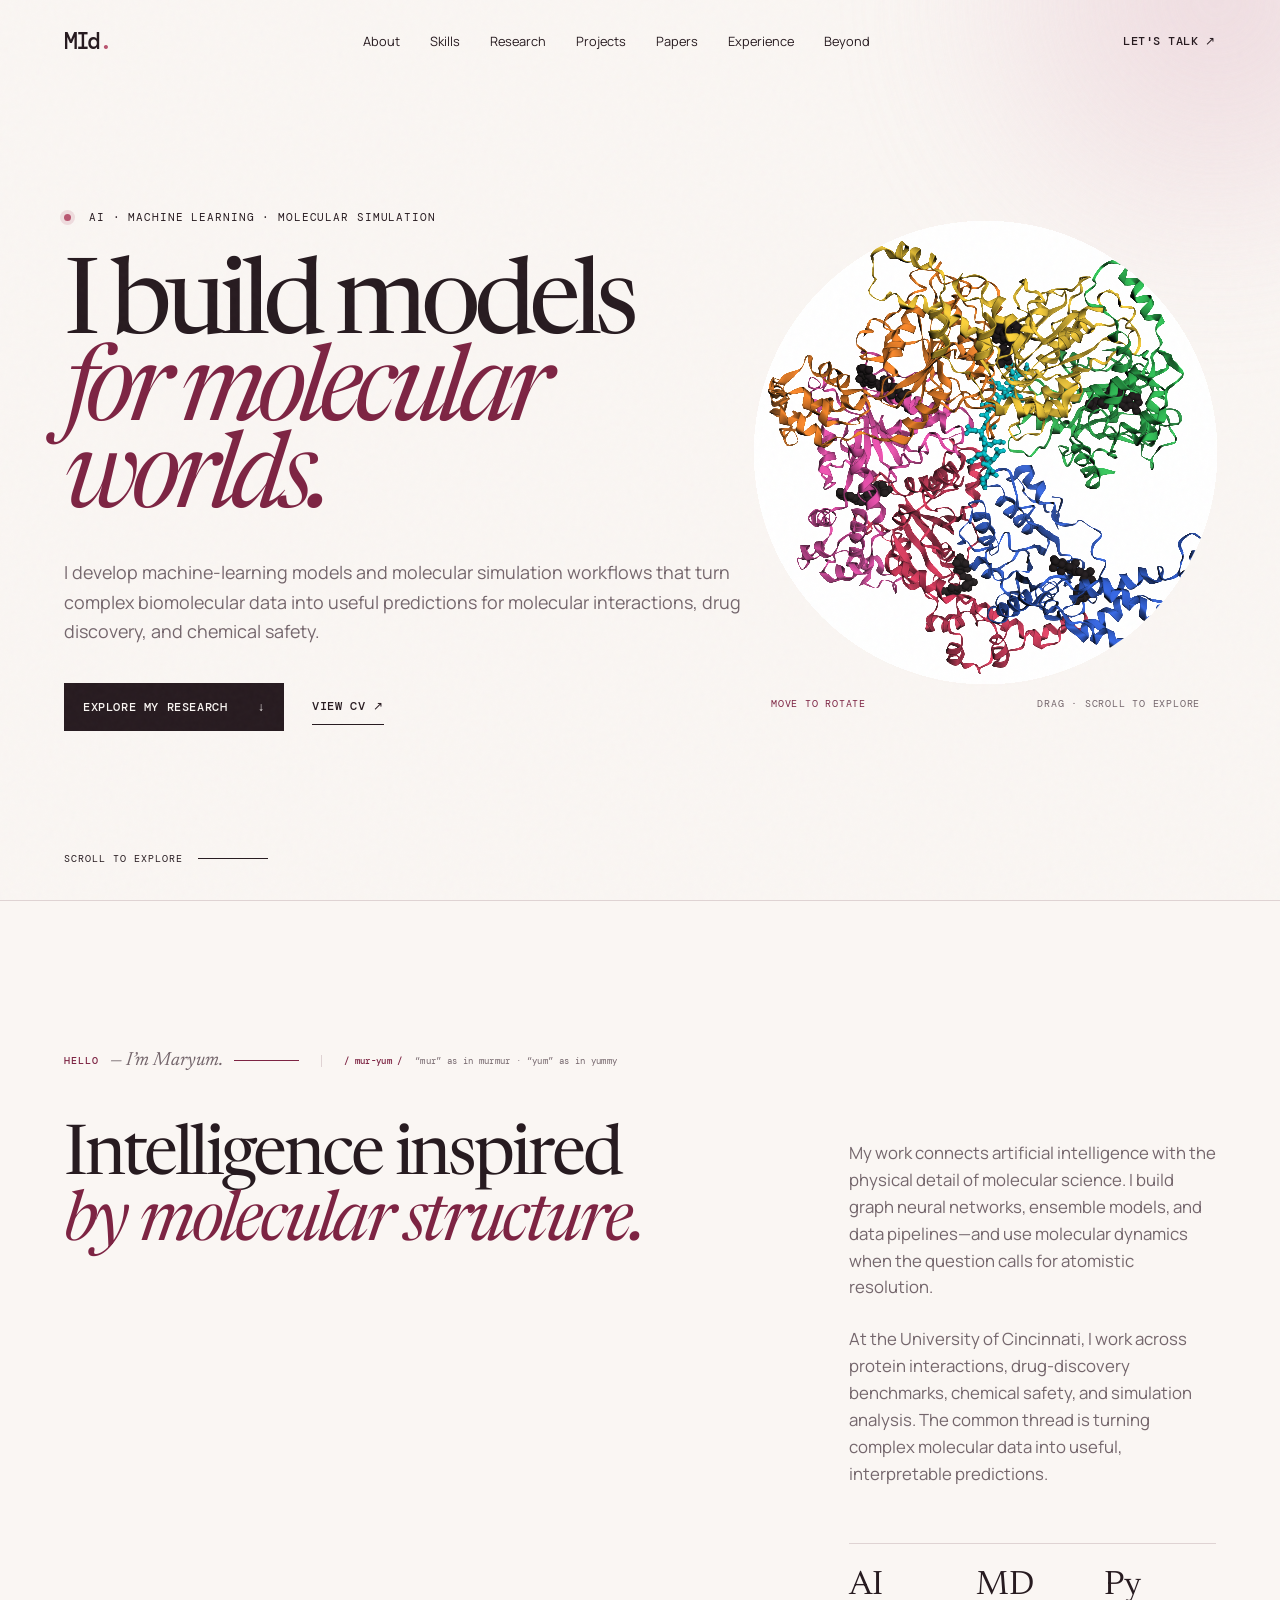
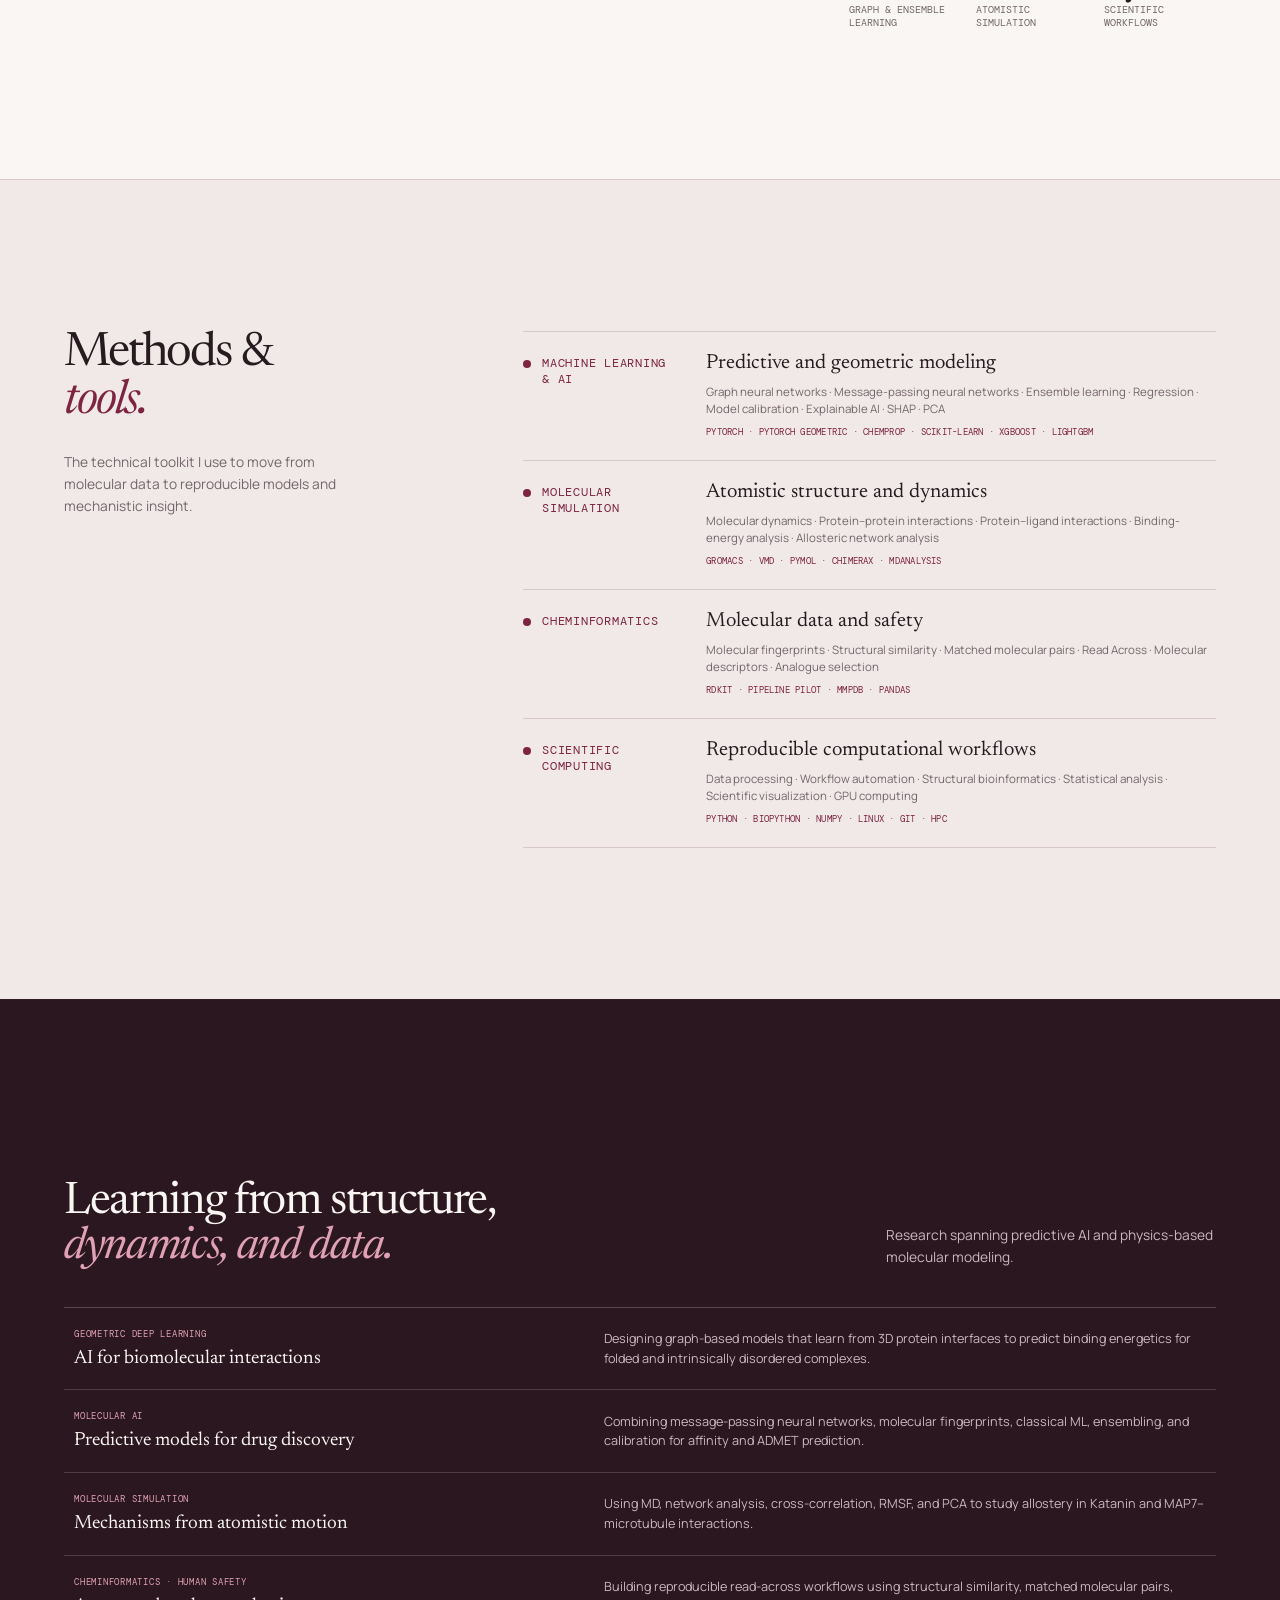
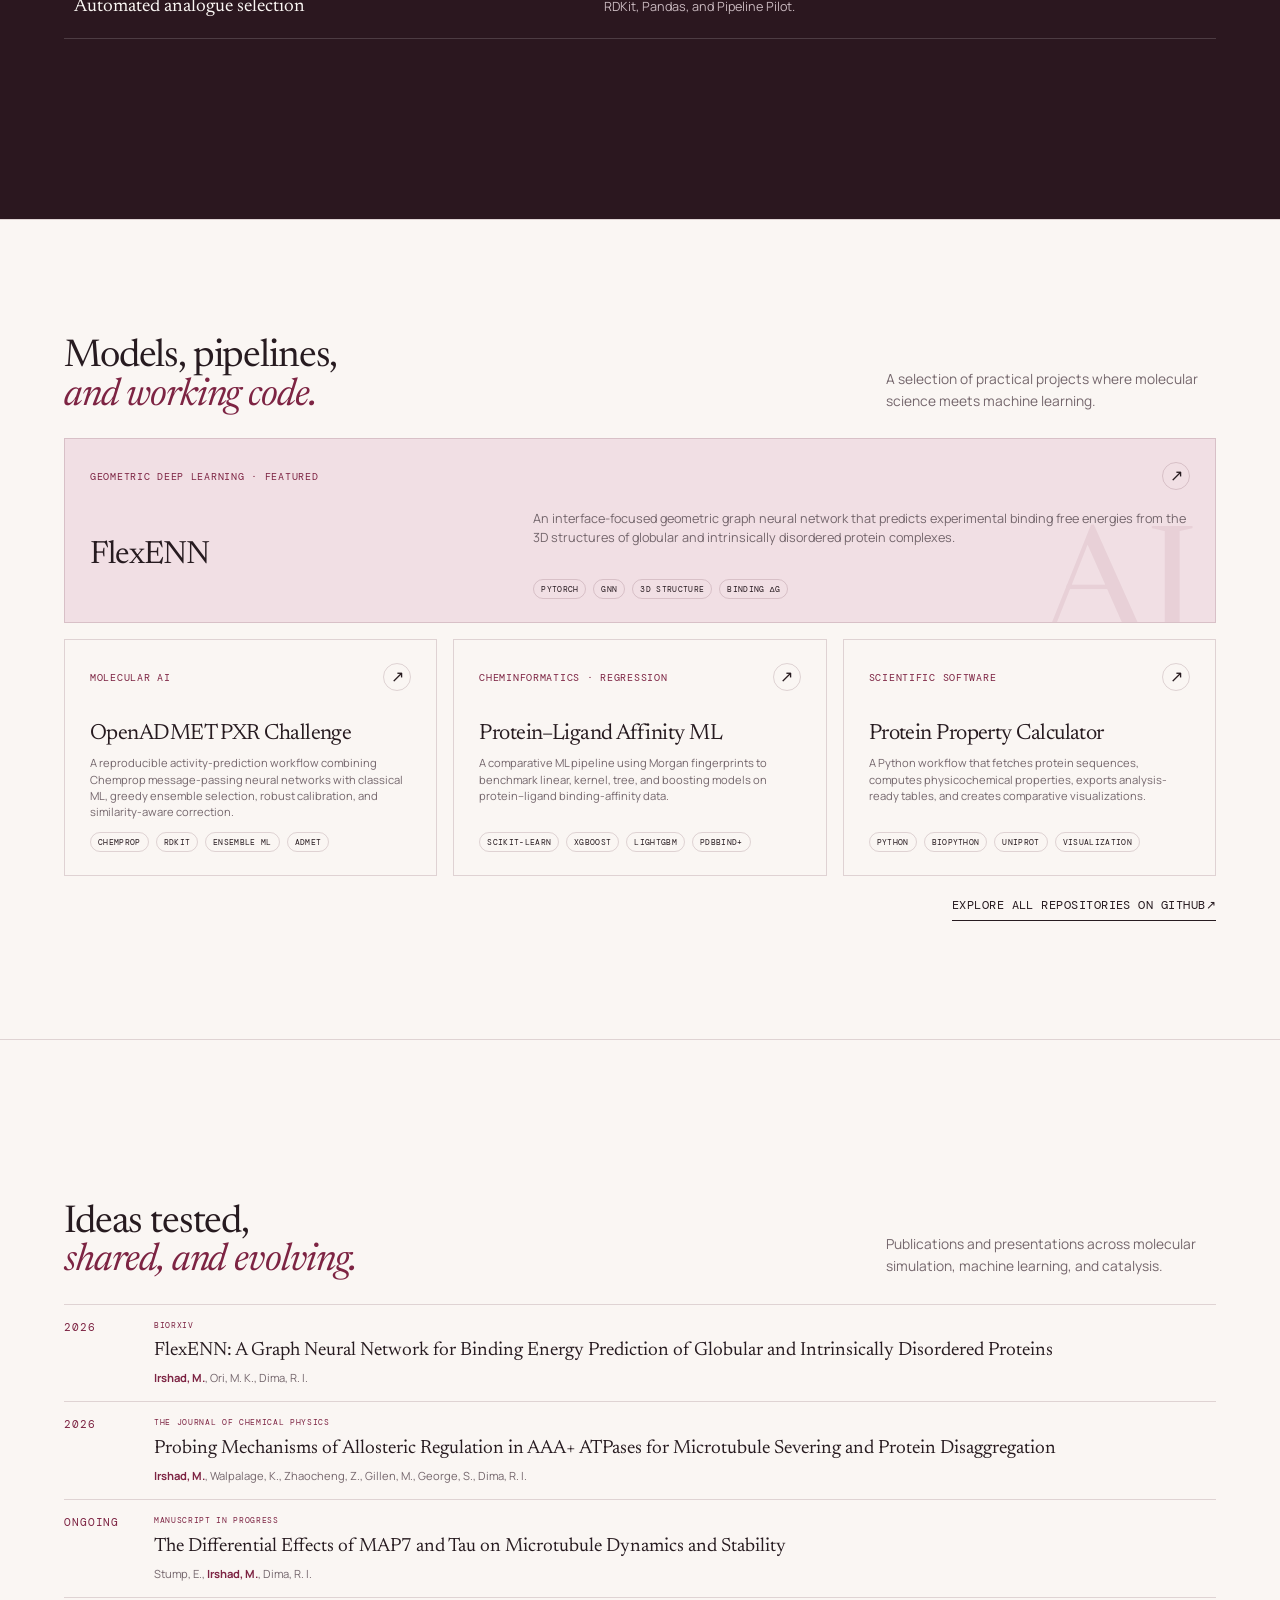
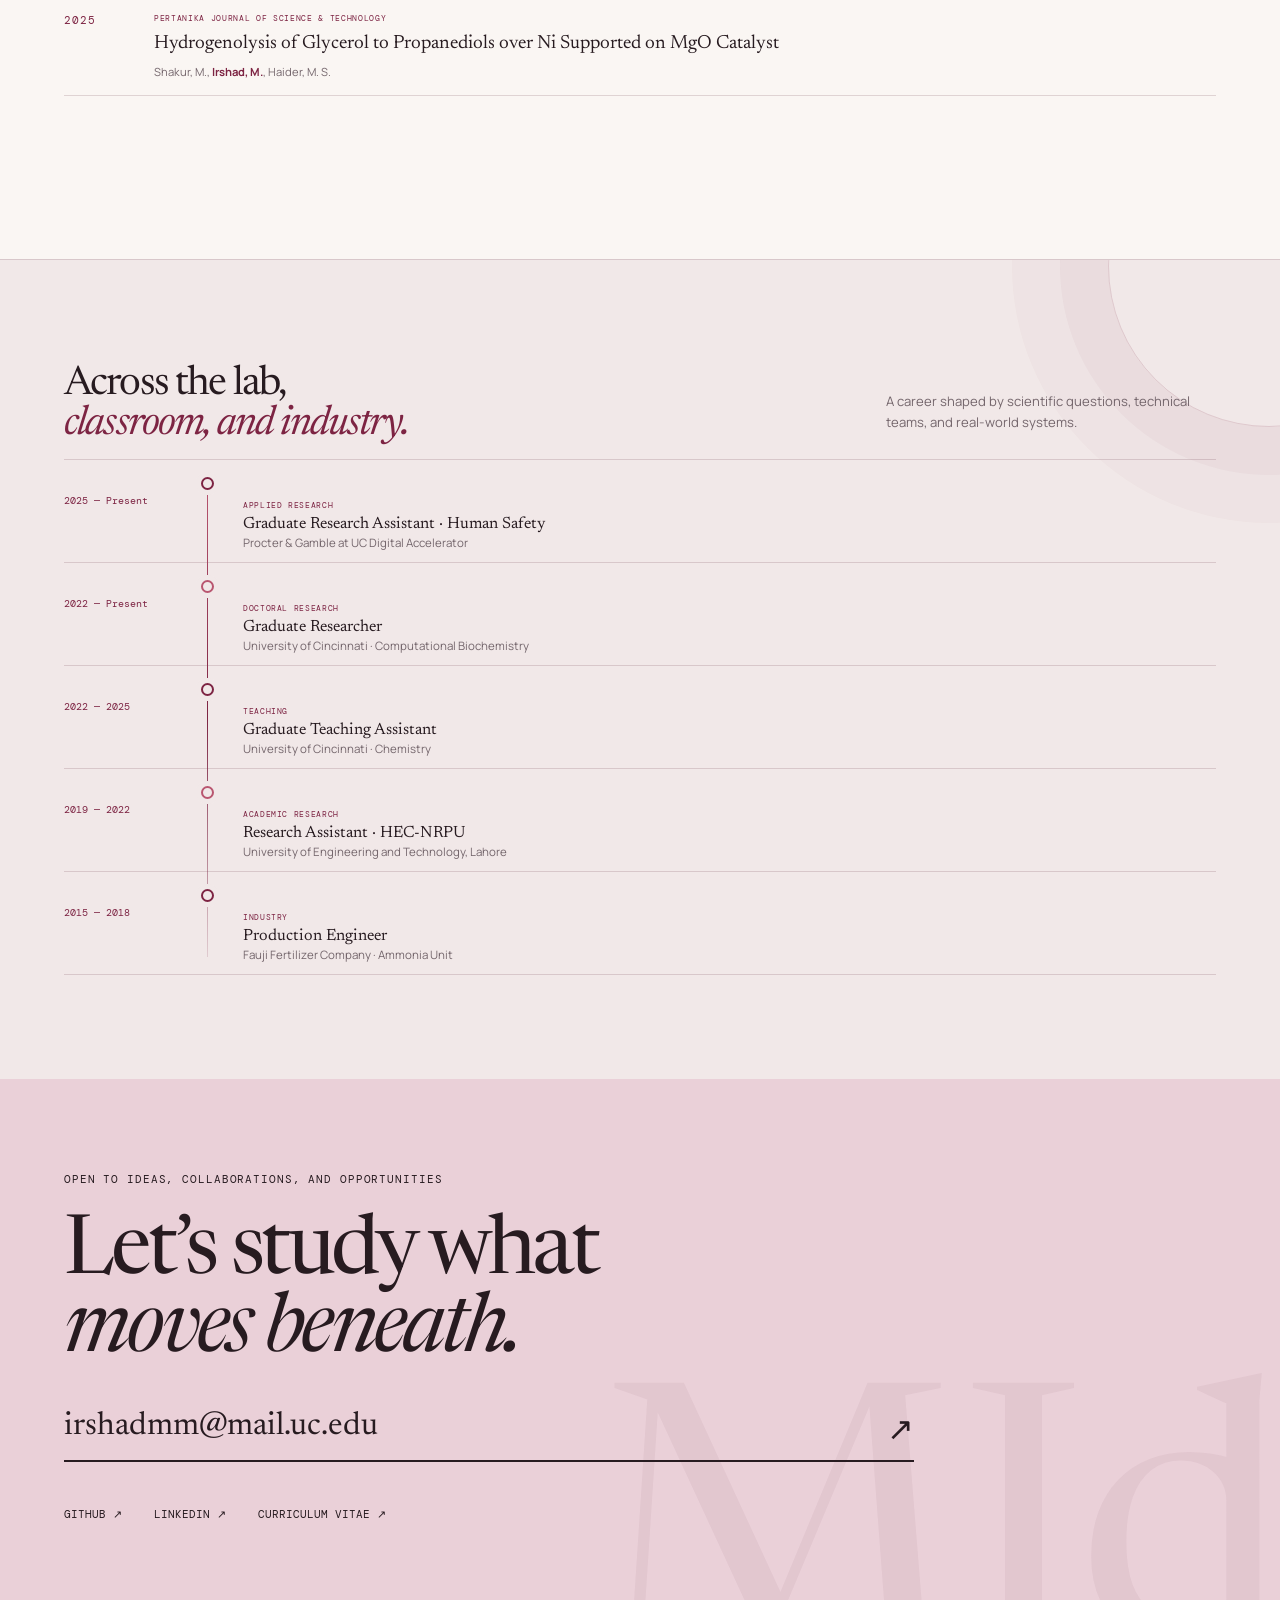
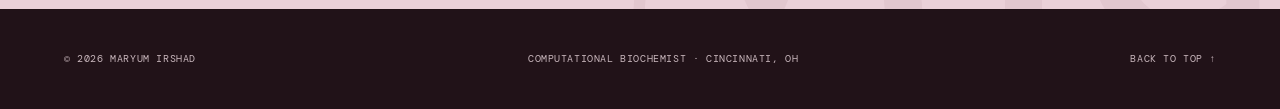
==== index.html @ d45b7623 "Deploy Maryum Irshad portfolio website" ====
<!doctype html>
<html lang="en">
<head>
  <meta charset="utf-8">
  <meta name="viewport" content="width=device-width,initial-scale=1">
  <meta name="description" content="Maryum Irshad is a computational biochemist studying protein dynamics, molecular simulations, and machine learning.">
  <title>Maryum Irshad — Computational Biochemist</title>
  <link rel="preconnect" href="https://fonts.googleapis.com">
  <link rel="preconnect" href="https://fonts.gstatic.com" crossorigin>
  <link href="https://fonts.googleapis.com/css2?family=DM+Mono:wght@400;500&family=Manrope:wght@400;500;600&family=Newsreader:ital,opsz,wght@0,6..72,400;1,6..72,400&display=swap" rel="stylesheet">
  <link rel="stylesheet" href="style.css">
</head>
<body>
  <div class="noise" aria-hidden="true"></div>
  <header class="site-header">
    <nav aria-label="Primary navigation">
      <a class="brand" href="#home" aria-label="Maryum Irshad, home">MId<span>.</span></a>
      <button class="menu-toggle" aria-expanded="false" aria-controls="nav-links"><span></span><span></span></button>
      <div id="nav-links" class="nav-links">
        <a href="#about">About</a><a href="#toolkit">Skills</a><a href="#research">Research</a><a href="#projects">Projects</a><a href="#publications">Papers</a><a href="#experience">Experience</a><a href="beyond.html">Beyond</a>
      </div>
      <a class="nav-contact" href="mailto:irshadmm@mail.uc.edu">Let's talk ↗</a>
    </nav>
  </header>

  <main>
    <section id="home" class="hero">
      <div class="hero-copy">
        <p class="eyebrow"><span class="status-dot"></span> AI · Machine learning · Molecular simulation</p>
        <h1>I build models<br><em>for molecular worlds.</em></h1>
        <p class="hero-intro">I develop machine-learning models and molecular simulation workflows that turn complex biomolecular data into useful predictions for molecular interactions, drug discovery, and chemical safety.</p>
        <div class="hero-actions"><a class="button primary" href="#research">Explore my research <span>↓</span></a><a class="button text" href="Irshad_Maryum_Phd.pdf" target="_blank">View CV ↗</a></div>
      </div>
      <div class="molecule katanin-viewer" aria-label="Interactive three-dimensional view of a Katanin hexamer with ATP. Move the pointer or drag to rotate; scroll to zoom." tabindex="0">
        <div class="katanin-halo" aria-hidden="true"></div>
        <div id="katanin-3d" class="katanin-canvas" aria-hidden="true"></div>
        <p class="katanin-loading" aria-live="polite">Building Katanin structure…</p>
        <button class="katanin-reset" type="button" aria-label="Reset Katanin view">Reset view</button>
        <p class="rotate-hint"><span>Move to rotate</span><span>Drag · scroll to explore</span></p>
      </div>
      <div class="scroll-cue"><span>Scroll to explore</span><i></i></div>
    </section>

    <section id="about" class="section about">
      <div class="about-introduction"><p class="about-kicker"><span>Hello</span> — I’m Maryum.</p><p class="pronunciation"><span aria-hidden="true">/ mur-yum /</span><span class="sr-only">Pronounced mur-yum.</span> “mur” as in murmur · “yum” as in yummy</p></div>
      <div class="section-content split">
        <h2>Intelligence inspired<br><em>by molecular structure.</em></h2>
        <div class="prose"><p>My work connects artificial intelligence with the physical detail of molecular science. I build graph neural networks, ensemble models, and data pipelines—and use molecular dynamics when the question calls for atomistic resolution.</p><p>At the University of Cincinnati, I work across protein interactions, drug-discovery benchmarks, chemical safety, and simulation analysis. The common thread is turning complex molecular data into useful, interpretable predictions.</p><div class="stat-row"><div><strong>AI</strong><span>Graph & ensemble learning</span></div><div><strong>MD</strong><span>Atomistic simulation</span></div><div><strong>Py</strong><span>Scientific workflows</span></div></div></div>
      </div>
    </section>

    <section id="toolkit" class="section skills-section">
      <div class="section-heading"><h2>Methods &<br><em>tools.</em></h2><p>The technical toolkit I use to move from molecular data to reproducible models and mechanistic insight.</p></div>
      <div class="skill-grid">
        <article class="skill-card primary-skill"><p class="skill-category">Machine learning & AI</p><h3>Predictive and geometric modeling</h3><p>Graph neural networks · Message-passing neural networks · Ensemble learning · Regression · Model calibration · Explainable AI · SHAP · PCA</p><div class="skill-tech">PyTorch · PyTorch Geometric · Chemprop · scikit-learn · XGBoost · LightGBM</div></article>
        <article class="skill-card"><p class="skill-category">Molecular simulation</p><h3>Atomistic structure and dynamics</h3><p>Molecular dynamics · Protein–protein interactions · Protein–ligand interactions · Binding-energy analysis · Allosteric network analysis</p><div class="skill-tech">GROMACS · VMD · PyMOL · ChimeraX · MDAnalysis</div></article>
        <article class="skill-card"><p class="skill-category">Cheminformatics</p><h3>Molecular data and safety</h3><p>Molecular fingerprints · Structural similarity · Matched molecular pairs · Read Across · Molecular descriptors · Analogue selection</p><div class="skill-tech">RDKit · Pipeline Pilot · mmpdb · Pandas</div></article>
        <article class="skill-card"><p class="skill-category">Scientific computing</p><h3>Reproducible computational workflows</h3><p>Data processing · Workflow automation · Structural bioinformatics · Statistical analysis · Scientific visualization · GPU computing</p><div class="skill-tech">Python · Biopython · NumPy · Linux · Git · HPC</div></article>
      </div>
    </section>

    <section id="research" class="section research">
      <div class="section-heading"><h2>Learning from structure,<br><em>dynamics, and data.</em></h2><p>Research spanning predictive AI and physics-based molecular modeling.</p></div>
      <div class="research-list">
        <article><div><p class="tag">Geometric deep learning</p><h3>AI for biomolecular interactions</h3></div><p>Designing graph-based models that learn from 3D protein interfaces to predict binding energetics for folded and intrinsically disordered complexes.</p></article>
        <article><div><p class="tag">Molecular AI</p><h3>Predictive models for drug discovery</h3></div><p>Combining message-passing neural networks, molecular fingerprints, classical ML, ensembling, and calibration for affinity and ADMET prediction.</p></article>
        <article><div><p class="tag">Molecular simulation</p><h3>Mechanisms from atomistic motion</h3></div><p>Using MD, network analysis, cross-correlation, RMSF, and PCA to study allostery in Katanin and MAP7–microtubule interactions.</p></article>
        <article><div><p class="tag">Cheminformatics · Human safety</p><h3>Automated analogue selection</h3></div><p>Building reproducible read-across workflows using structural similarity, matched molecular pairs, RDKit, Pandas, and Pipeline Pilot.</p></article>
      </div>
    </section>

    <section id="projects" class="section projects">
      <div class="section-heading"><h2>Models, pipelines,<br><em>and working code.</em></h2><p>A selection of practical projects where molecular science meets machine learning.</p></div>
      <div class="project-grid">
        <a class="project-card featured" href="https://github.com/DimaUClab/FlexENN" target="_blank" rel="noreferrer">
          <div class="project-top"><span class="project-type">Geometric deep learning · Featured</span><span class="project-arrow">↗</span></div>
          <h3>FlexENN</h3>
          <p>An interface-focused geometric graph neural network that predicts experimental binding free energies from the 3D structures of globular and intrinsically disordered protein complexes.</p>
          <ul><li>PyTorch</li><li>GNN</li><li>3D structure</li><li>Binding ΔG</li></ul>
        </a>
        <a class="project-card" href="https://github.com/MaryumIrshad/pxr-challenge" target="_blank" rel="noreferrer">
          <div class="project-top"><span class="project-type">Molecular AI</span><span class="project-arrow">↗</span></div>
          <h3>OpenADMET PXR Challenge</h3>
          <p>A reproducible activity-prediction workflow combining Chemprop message-passing neural networks with classical ML, greedy ensemble selection, robust calibration, and similarity-aware correction.</p>
          <ul><li>Chemprop</li><li>RDKit</li><li>Ensemble ML</li><li>ADMET</li></ul>
        </a>
        <a class="project-card" href="https://github.com/MaryumIrshad/protein-ligand-affinity-ml" target="_blank" rel="noreferrer">
          <div class="project-top"><span class="project-type">Cheminformatics · Regression</span><span class="project-arrow">↗</span></div>
          <h3>Protein–Ligand Affinity ML</h3>
          <p>A comparative ML pipeline using Morgan fingerprints to benchmark linear, kernel, tree, and boosting models on protein–ligand binding-affinity data.</p>
          <ul><li>Scikit-learn</li><li>XGBoost</li><li>LightGBM</li><li>PDBbind+</li></ul>
        </a>
        <a class="project-card" href="https://github.com/MaryumIrshad/protein-property-calculator" target="_blank" rel="noreferrer">
          <div class="project-top"><span class="project-type">Scientific software</span><span class="project-arrow">↗</span></div>
          <h3>Protein Property Calculator</h3>
          <p>A Python workflow that fetches protein sequences, computes physicochemical properties, exports analysis-ready tables, and creates comparative visualizations.</p>
          <ul><li>Python</li><li>Biopython</li><li>UniProt</li><li>Visualization</li></ul>
        </a>
      </div>
      <a class="all-projects" href="https://github.com/MaryumIrshad" target="_blank" rel="noreferrer">Explore all repositories on GitHub <span>↗</span></a>
    </section>

    <section id="publications" class="section publications">
      <div class="section-heading"><h2>Ideas tested,<br><em>shared, and evolving.</em></h2><p>Publications and presentations across molecular simulation, machine learning, and catalysis.</p></div>
      <div class="publication-list">
        <a class="paper-entry" href="https://doi.org/10.64898/2026.05.15.725440" target="_blank" rel="noreferrer"><span class="pub-year">2026</span><div><div class="paper-meta"><span class="pill">bioRxiv</span></div><h3>FlexENN: A Graph Neural Network for Binding Energy Prediction of Globular and Intrinsically Disordered Proteins</h3><p><strong class="author-me">Irshad, M.</strong>, Ori, M. K., Dima, R. I.</p></div></a>
        <a class="paper-entry" href="https://www.biorxiv.org/content/10.64898/2026.08.01.742241v1" target="_blank" rel="noreferrer"><span class="pub-year">2026</span><div><div class="paper-meta"><span class="pill">The Journal of Chemical Physics</span></div><h3>Probing Mechanisms of Allosteric Regulation in AAA+ ATPases for Microtubule Severing and Protein Disaggregation</h3><p><strong class="author-me">Irshad, M.</strong>, Walpalage, K., Zhaocheng, Z., Gillen, M., George, S., Dima, R. I.</p></div></a>
        <article class="paper-entry"><span class="pub-year">Ongoing</span><div><div class="paper-meta"><span class="pill">Manuscript in progress</span></div><h3>The Differential Effects of MAP7 and Tau on Microtubule Dynamics and Stability</h3><p>Stump, E., <strong class="author-me">Irshad, M.</strong>, Dima, R. I.</p></div></article>
        <a class="paper-entry" href="https://doi.org/10.47836/pjst.33.2.21" target="_blank" rel="noreferrer"><span class="pub-year">2025</span><div><div class="paper-meta"><span class="pill">Pertanika Journal of Science & Technology</span></div><h3>Hydrogenolysis of Glycerol to Propanediols over Ni Supported on MgO Catalyst</h3><p>Shakur, M., <strong class="author-me">Irshad, M.</strong>, Haider, M. S.</p></div></a>
      </div>
    </section>

    <section id="experience" class="section experience">
      <div class="section-heading experience-heading"><h2>Across the lab,<br><em>classroom, and industry.</em></h2><p>A career shaped by scientific questions, technical teams, and real-world systems.</p></div>
      <div class="experience-grid experience-only">
        <div class="timeline">
          <article tabindex="0"><time>2025 — Present</time><div><span class="role-kind">Applied research</span><h3>Graduate Research Assistant · Human Safety</h3><p>Procter & Gamble at UC Digital Accelerator</p></div><p class="role-details">Developing automated structure-based analogue selection and Read Across workflows using matched molecular pairs, RDKit, Pandas, and Pipeline Pilot.</p></article>
          <article tabindex="0"><time>2022 — Present</time><div><span class="role-kind">Doctoral research</span><h3>Graduate Researcher</h3><p>University of Cincinnati · Computational Biochemistry</p></div><p class="role-details">Building FlexENN and studying Katanin allostery and MAP7–microtubule dynamics through machine learning, molecular simulation, and structural bioinformatics.</p></article>
          <article tabindex="0"><time>2022 — 2025</time><div><span class="role-kind">Teaching</span><h3>Graduate Teaching Assistant</h3><p>University of Cincinnati · Chemistry</p></div><p class="role-details">Taught Organic Chemistry I and General Chemistry I and II through laboratory instruction and recitation sections.</p></article>
          <article tabindex="0"><time>2019 — 2022</time><div><span class="role-kind">Academic research</span><h3>Research Assistant · HEC-NRPU</h3><p>University of Engineering and Technology, Lahore</p></div><p class="role-details">Synthesized and characterized supported metal catalysts using XRD, BET, and FTIR, then evaluated glycerol conversion by gas chromatography.</p></article>
          <article tabindex="0"><time>2015 — 2018</time><div><span class="role-kind">Industry</span><h3>Production Engineer</h3><p>Fauji Fertilizer Company · Ammonia Unit</p></div><p class="role-details">Led an eight-person operations team through safe plant operation, emergency response, turnarounds, maintenance, and shutdown/start-up procedures.</p></article>
        </div>
      </div>
    </section>

    <section id="contact" class="contact">
      <p class="eyebrow">Open to ideas, collaborations, and opportunities</p>
      <h2>Let’s study what<br><em>moves beneath.</em></h2>
      <a class="email-link" href="mailto:irshadmm@mail.uc.edu">irshadmm@mail.uc.edu <span>↗</span></a>
      <div class="contact-links"><a href="https://github.com/maryumirshad" target="_blank" rel="noreferrer">GitHub ↗</a><a href="https://linkedin.com/in/maryum-irshad-ch" target="_blank" rel="noreferrer">LinkedIn ↗</a><a href="Irshad_Maryum_Phd.pdf" target="_blank">Curriculum vitae ↗</a></div>
    </section>
  </main>
  <footer><span>© 2026 Maryum Irshad</span><span>Computational biochemist · Cincinnati, OH</span><a href="#home">Back to top ↑</a></footer>
  <script src="katanin_web/3Dmol-min.js"></script>
  <script src="katanin_web/structure.js"></script>
  <script src="script.js"></script>
</body>
</html>
---- style.css ----
:root{--ink:#271b20;--paper:#faf6f3;--paper-2:#f1e8e8;--accent:#7d2443;--accent-soft:#ead0d8;--coral:#b95670;--acid:var(--accent-soft);--mint:#d694a7;--muted:#74666c;--line:rgba(91,35,54,.17);--serif:"Newsreader",serif;--sans:"Manrope",sans-serif;--mono:"DM Mono",monospace}
*{box-sizing:border-box}html{scroll-behavior:smooth}body{margin:0;background:var(--paper);color:var(--ink);font-family:var(--sans);font-size:16px;line-height:1.6}body.menu-open{overflow:hidden}a{color:inherit;text-decoration:none}button{font:inherit}.noise{position:fixed;inset:0;pointer-events:none;opacity:.035;z-index:10;background-image:url("data:image/svg+xml,%3Csvg viewBox='0 0 180 180' xmlns='http://www.w3.org/2000/svg'%3E%3Cfilter id='n'%3E%3CfeTurbulence type='fractalNoise' baseFrequency='.9' numOctaves='4' stitchTiles='stitch'/%3E%3C/filter%3E%3Crect width='100%25' height='100%25' filter='url(%23n)' opacity='.7'/%3E%3C/svg%3E")}.site-header{position:fixed;inset:0 0 auto;z-index:20;border-bottom:1px solid transparent;transition:.35s}.site-header.scrolled{background:rgba(243,240,232,.88);backdrop-filter:blur(14px);border-color:var(--line)}nav{height:82px;max-width:1440px;margin:auto;padding:0 clamp(24px,5vw,72px);display:flex;align-items:center;justify-content:space-between}.brand{font:500 1.45rem var(--mono);letter-spacing:-.08em}.brand span{color:#5d8c48}.nav-links{display:flex;gap:30px;font-size:.8rem}.nav-links a,.nav-contact{position:relative}.nav-links a:after,.nav-contact:after{content:"";position:absolute;left:0;right:100%;bottom:-5px;height:1px;background:currentColor;transition:right .25s}.nav-links a:hover:after,.nav-contact:hover:after{right:0}.nav-contact{font:500 .76rem var(--mono);text-transform:uppercase;letter-spacing:.04em}.menu-toggle{display:none;background:0;border:0;padding:8px}.hero,.section,.contact,footer{padding-left:clamp(24px,5vw,72px);padding-right:clamp(24px,5vw,72px)}.hero{min-height:100svh;position:relative;overflow:hidden;display:grid;grid-template-columns:minmax(0,1.2fr) minmax(300px,.8fr);align-items:center;padding-top:120px;padding-bottom:80px}.hero:before{content:"";position:absolute;width:50vw;height:50vw;border-radius:50%;right:-20vw;top:-25vw;background:var(--acid);filter:blur(120px);opacity:.22}.hero-copy{position:relative;z-index:2}.eyebrow,.section-label,.tag,.pub-year,.pill{font-family:var(--mono);text-transform:uppercase;letter-spacing:.08em;font-size:.69rem}.status-dot{display:inline-block;width:7px;height:7px;margin-right:10px;border-radius:50%;background:#619b4a;box-shadow:0 0 0 4px rgba(97,155,74,.14)}h1,h2,h3,p{margin-top:0}.hero h1{font:400 clamp(4rem,8.2vw,8.2rem)/.83 var(--serif);letter-spacing:-.065em;margin:38px 0 32px}.hero h1 em,.section h2 em,.contact h2 em{font-weight:400;color:#51745e}.hero-intro{max-width:680px;font-size:clamp(1rem,1.4vw,1.25rem);color:var(--muted);line-height:1.65}.hero-actions{display:flex;gap:28px;align-items:center;margin-top:36px}.button{font:500 .75rem var(--mono);text-transform:uppercase;letter-spacing:.05em}.button.primary{background:var(--ink);color:var(--paper);padding:16px 19px;display:inline-flex;gap:30px;transition:background .25s,transform .25s}.button.primary:hover{background:#335148;transform:translateY(-3px)}.button.text{border-bottom:1px solid;padding:10px 0}.molecule{position:relative;justify-self:center;width:min(36vw,500px);aspect-ratio:1;border-radius:50%;transition:transform .15s linear}.orbit{position:absolute;inset:13%;border:1px solid rgba(19,42,38,.32);border-radius:50%}.orbit-a{transform:rotate(35deg) scaleY(.42)}.orbit-b{transform:rotate(-35deg) scaleY(.42)}.orbit-c{transform:rotate(90deg) scaleY(.42)}.core{position:absolute;inset:36%;display:flex;align-items:center;justify-content:center;flex-direction:column;border-radius:50%;background:var(--ink);color:var(--acid);box-shadow:0 0 80px rgba(86,145,113,.25)}.core span{font:400 clamp(2rem,4vw,4rem)/1 var(--serif)}.core small{font:.6rem var(--mono);letter-spacing:.1em}.atom{position:absolute;width:18px;height:18px;border-radius:50%;background:var(--acid);border:5px solid var(--ink)}.atom-1{top:20%;left:19%}.atom-2{top:21%;right:18%}.atom-3{bottom:14%;left:47%}.atom-4{top:48%;right:8%;width:12px;height:12px}.molecule p{position:absolute;bottom:2%;width:100%;text-align:center;font: .62rem var(--mono);letter-spacing:.08em;text-transform:uppercase}.scroll-cue{position:absolute;bottom:35px;left:clamp(24px,5vw,72px);display:flex;align-items:center;gap:15px;font: .62rem var(--mono);text-transform:uppercase;letter-spacing:.1em}.scroll-cue i{display:block;width:70px;height:1px;background:var(--ink);transform-origin:left;animation:pulse 2s infinite}.section{padding-top:150px;padding-bottom:150px;border-top:1px solid var(--line)}.section-label{display:flex;gap:15px;align-items:center;margin-bottom:80px}.section-label span{color:#5c8a51}.section-content.split{display:grid;grid-template-columns:1.3fr .7fr;gap:8vw}.section h2,.contact h2{font:400 clamp(3rem,5.4vw,6rem)/.95 var(--serif);letter-spacing:-.045em}.prose{padding-top:15px;color:var(--muted)}.prose>p{font-size:1.05rem;margin-bottom:25px}.stat-row{display:grid;grid-template-columns:repeat(3,1fr);gap:15px;margin-top:55px;border-top:1px solid var(--line);padding-top:25px}.stat-row strong{font:400 2.1rem var(--serif);display:block;color:var(--ink)}.stat-row span{display:block;font: .6rem/1.4 var(--mono);text-transform:uppercase}.research{background:var(--ink);color:var(--paper)}.research .section-label,.research .section-heading>p{color:#9dafaa}.section-heading{display:flex;align-items:end;justify-content:space-between;gap:30px;margin-bottom:70px}.section-heading h2{margin:0}.section-heading>p{max-width:330px;color:var(--muted)}.research h2 em{color:var(--mint)}.research-list{border-top:1px solid rgba(243,240,232,.22)}.research-list article{display:grid;grid-template-columns:70px 1.1fr .8fr 40px;gap:30px;align-items:center;padding:38px 10px;border-bottom:1px solid rgba(243,240,232,.22);position:relative;transition:padding .35s,color .35s}.research-list article:before{content:"";position:absolute;inset:0;background:var(--acid);transform:scaleY(0);transform-origin:bottom;transition:transform .35s;z-index:0}.research-list article:hover:before{transform:scaleY(1)}.research-list article:hover{padding-left:24px;padding-right:24px;color:var(--ink)}.research-list article>*{position:relative;z-index:1}.number{font: .7rem var(--mono);color:var(--mint)}.research-list article:hover .number{color:var(--ink)}.tag{margin-bottom:9px;color:var(--mint)}.research-list article:hover .tag{color:#426445}.research-list h3{font:400 clamp(1.5rem,2.4vw,2.6rem)/1.1 var(--serif);margin:0}.research-list article>p{margin:0;font-size:.9rem;color:#a7b5b1}.research-list article:hover>p{color:var(--ink)}.arrow{font-size:1.3rem}.publication-list{border-top:1px solid var(--line)}.publication-list article{display:grid;grid-template-columns:120px 1fr;padding:36px 0;border-bottom:1px solid var(--line)}.pub-year{color:#5c8a51}.pill{display:inline-block;border:1px solid var(--line);border-radius:20px;padding:5px 9px;margin-bottom:17px}.publication-list h3{font:400 clamp(1.35rem,2.2vw,2.3rem)/1.2 var(--serif);max-width:980px;margin-bottom:14px}.publication-list p{color:var(--muted);margin:0;font-size:.85rem}.experience{background:var(--paper-2)}.experience-grid{display:grid;grid-template-columns:1.35fr .65fr;gap:8vw}.timeline{border-top:1px solid var(--line)}.timeline article{display:grid;grid-template-columns:155px 1fr;gap:25px;padding:30px 0;border-bottom:1px solid var(--line)}.timeline time{font:.65rem var(--mono);color:#527461}.timeline h3{font:400 1.35rem var(--serif);margin-bottom:5px}.timeline p{font-size:.82rem;color:var(--muted);margin:0}.toolkit{background:var(--ink);color:var(--paper);padding:35px;align-self:start}.toolkit>.eyebrow{color:var(--mint);margin-bottom:45px}.toolkit div{padding:20px 0;border-top:1px solid rgba(243,240,232,.18)}.toolkit h4{font:400 1.3rem var(--serif);margin:0 0 7px}.toolkit div p{margin:0;color:#9dafaa;font-size:.78rem}.contact{padding-top:150px;padding-bottom:130px;background:var(--acid);position:relative;overflow:hidden}.contact:after{content:"MI";position:absolute;right:-.03em;bottom:-.35em;font:400 28vw var(--serif);color:rgba(19,42,38,.05);pointer-events:none}.contact h2{font-size:clamp(4rem,9vw,9rem);margin:40px 0 50px;position:relative;z-index:1}.contact h2 em{color:var(--ink)}.email-link{display:flex;max-width:850px;justify-content:space-between;border-bottom:2px solid var(--ink);padding:0 0 12px;font:400 clamp(1.1rem,2.5vw,2.2rem) var(--serif);position:relative;z-index:1}.contact-links{display:flex;gap:32px;margin-top:70px;font: .7rem var(--mono);text-transform:uppercase;position:relative;z-index:1}footer{min-height:100px;background:var(--ink);color:#9dafaa;display:flex;align-items:center;justify-content:space-between;font:.62rem var(--mono);text-transform:uppercase;letter-spacing:.06em}.reveal{opacity:0;transform:translateY(35px);filter:blur(4px);transition:opacity .8s cubic-bezier(.2,.8,.2,1),transform .8s cubic-bezier(.2,.8,.2,1),filter .8s}.reveal.visible{opacity:1;transform:none;filter:none}@keyframes pulse{0%,100%{transform:scaleX(.25);opacity:.4}50%{transform:scaleX(1);opacity:1}}
@media(max-width:900px){.nav-links{position:fixed;inset:0;background:var(--ink);color:var(--paper);display:flex;flex-direction:column;align-items:center;justify-content:center;font:400 2.4rem var(--serif);transform:translateY(-105%);transition:transform .5s cubic-bezier(.8,0,.2,1);z-index:-1}.menu-open .nav-links{transform:none}.menu-toggle{display:block;z-index:2}.menu-toggle span{display:block;width:24px;height:1px;background:var(--ink);margin:6px;transition:.3s}.menu-open .menu-toggle span{background:var(--paper)}.menu-open .menu-toggle span:first-child{transform:translateY(3.5px) rotate(45deg)}.menu-open .menu-toggle span:last-child{transform:translateY(-3.5px) rotate(-45deg)}.nav-contact{display:none}.hero{grid-template-columns:1fr;padding-top:140px}.molecule{position:absolute;width:420px;opacity:.14;right:-180px;top:22%}.section-content.split,.experience-grid{grid-template-columns:1fr}.prose{max-width:650px}.research-list article{grid-template-columns:45px 1fr 30px}.research-list article>p{grid-column:2/3}.section-heading{display:block}.section-heading>p{margin-top:25px}.toolkit{margin-top:40px}}
@media(max-width:600px){nav{height:70px}.hero h1{font-size:clamp(3.5rem,17vw,5.5rem)}.hero-intro{font-size:.95rem}.hero-actions{align-items:flex-start;flex-direction:column;gap:8px}.scroll-cue{display:none}.section{padding-top:95px;padding-bottom:95px}.section-label{margin-bottom:48px}.section-content.split{gap:25px}.stat-row{grid-template-columns:1fr 1fr}.stat-row div:last-child{grid-column:span 2}.research-list article{padding:28px 0;gap:15px}.research-list article:hover{padding-left:8px;padding-right:8px}.publication-list article,.timeline article{grid-template-columns:1fr;gap:12px}.contact{padding-top:100px;padding-bottom:90px}.contact-links{flex-wrap:wrap;gap:20px}footer{padding-top:30px;padding-bottom:30px;gap:18px;align-items:flex-start;flex-direction:column}}
@media(prefers-reduced-motion:reduce){html{scroll-behavior:auto}*,*:before,*:after{animation:none!important;transition:none!important}.reveal{opacity:1;transform:none;filter:none}}

/* Warm burgundy identity */
.site-header.scrolled{background:rgba(250,246,243,.91)}
.brand{letter-spacing:-.1em}.brand span{color:var(--coral)}
.hero:before{background:radial-gradient(circle,var(--accent-soft),transparent 68%);filter:blur(55px);opacity:.75}
.status-dot{background:var(--coral);box-shadow:0 0 0 4px rgba(185,86,112,.16)}
.hero h1 em,.section h2 em{color:var(--accent)}
.button.primary:hover{background:var(--accent)}
.orbit{border-color:rgba(125,36,67,.34)}
.core{color:var(--accent-soft);box-shadow:0 0 80px rgba(125,36,67,.26)}
.atom{background:var(--coral)}
.section-label{display:inline-flex;margin-bottom:70px;padding:7px 12px;border:1px solid var(--line);border-radius:999px;color:var(--muted)}
.research{background:#2b171f}
.research .section-label{color:#d8c4ca;border-color:rgba(255,255,255,.2)}
.research h2 em,.tag,.toolkit>.eyebrow{color:#e0a0b2}
.research-list article{grid-template-columns:1.1fr .8fr 40px;border-color:rgba(255,255,255,.16)}
.research-list article:before{inset:auto 0 0;height:2px;background:linear-gradient(90deg,var(--accent),var(--coral));transform:scaleX(0);transform-origin:left}
.research-list article:hover:before{transform:scaleX(1)}
.research-list article:hover{padding-left:10px;padding-right:10px;color:var(--paper);background:rgba(255,255,255,.025)}
.research-list article:hover .tag{color:var(--coral)}
.research-list article:hover>p{color:#d8c4ca}
.pub-year,.timeline time{color:var(--accent)}
.contact{background:var(--accent-soft)}
.contact:after{content:"MId";color:rgba(91,35,54,.055)}
footer{background:#211218;color:#c8b6bc}
@media(max-width:900px){.research-list article{grid-template-columns:1fr 30px}.research-list article>p{grid-column:1/2}}
@media(max-width:600px){.section-label{margin-bottom:44px}.research-list article:hover{padding-left:0;padding-right:0}}

/* Selected projects */
.projects{background:var(--paper)}
.project-grid{display:grid;grid-template-columns:repeat(2,minmax(0,1fr));border-top:1px solid var(--line);border-left:1px solid var(--line)}
.project-card{min-height:390px;padding:34px;display:flex;flex-direction:column;border-right:1px solid var(--line);border-bottom:1px solid var(--line);position:relative;overflow:hidden;transition:transform .35s,background .35s,color .35s}
.project-card:before{content:"";position:absolute;width:220px;height:220px;right:-120px;bottom:-130px;border-radius:50%;background:var(--accent-soft);filter:blur(15px);opacity:0;transition:opacity .4s,transform .5s}
.project-card:hover{background:#fff;transform:translateY(-5px);box-shadow:0 18px 45px rgba(91,35,54,.1);z-index:1}
.project-card:hover:before{opacity:.8;transform:scale(1.25)}
.project-card.featured{background:#f1dfe4}
.project-card.featured:after{content:"AI";position:absolute;right:18px;bottom:-60px;font:400 12rem var(--serif);color:rgba(125,36,67,.08);line-height:1}
.project-top{display:flex;align-items:center;justify-content:space-between;margin-bottom:75px;position:relative;z-index:1}
.project-type{font:.64rem var(--mono);letter-spacing:.07em;text-transform:uppercase;color:var(--accent)}
.project-arrow{width:34px;height:34px;border:1px solid var(--line);border-radius:50%;display:grid;place-items:center;transition:transform .3s,background .3s}
.project-card:hover .project-arrow{transform:rotate(45deg);background:var(--coral)}
.project-card h3{font:400 clamp(1.7rem,2.7vw,2.8rem)/1 var(--serif);letter-spacing:-.025em;margin-bottom:20px;position:relative;z-index:1}
.project-card>p{color:var(--muted);font-size:.88rem;max-width:600px;position:relative;z-index:1}
.project-card ul{list-style:none;display:flex;flex-wrap:wrap;gap:7px;padding:0;margin:auto 0 0;position:relative;z-index:1}
.project-card li{font:.58rem var(--mono);text-transform:uppercase;letter-spacing:.04em;padding:6px 9px;border:1px solid var(--line);border-radius:999px}
.all-projects{display:flex;justify-content:space-between;max-width:410px;margin:48px 0 0 auto;padding-bottom:10px;border-bottom:1px solid var(--ink);font:.72rem var(--mono);text-transform:uppercase;letter-spacing:.04em}
.all-projects span{transition:transform .25s}.all-projects:hover span{transform:translate(4px,-4px)}
@media(max-width:900px){.project-grid{grid-template-columns:1fr}.nav-links{gap:20px}}
@media(max-width:600px){.project-card{min-height:340px;padding:25px}.project-top{margin-bottom:52px}}
.research .section-heading h2{font-size:clamp(2.55rem,4.1vw,4.45rem);line-height:1.02;letter-spacing:-.035em}
.research-list h3{font-size:clamp(1.35rem,1.8vw,1.95rem);line-height:1.15}
.research-list article{padding-top:32px;padding-bottom:32px}
@media(max-width:600px){.research .section-heading h2{font-size:clamp(2.35rem,11vw,3.15rem)}.research-list h3{font-size:1.5rem}}

/* Compact hierarchy from Research onward */
#research,#projects,#publications,#experience{scroll-margin-top:80px;padding-top:78px;padding-bottom:78px}
#research .section-label,#projects .section-label,#publications .section-label,#experience .section-label{margin-bottom:28px}
#research .section-heading,#projects .section-heading,#publications .section-heading{margin-bottom:36px;align-items:end}
#research .section-heading h2,#projects .section-heading h2,#publications .section-heading h2{font-size:clamp(2.25rem,3.5vw,3.7rem);line-height:1;letter-spacing:-.03em}
#research .section-heading>p,#projects .section-heading>p,#publications .section-heading>p{font-size:.86rem;margin-bottom:3px}
.research-list article{grid-template-columns:minmax(260px,.9fr) minmax(300px,1.1fr);gap:38px;padding:19px 10px}
.research-list h3{font-size:clamp(1.2rem,1.45vw,1.55rem);line-height:1.18}
.research-list .tag{font-size:.59rem;margin-bottom:6px}
.research-list article>p{font-size:.79rem;line-height:1.55}
.project-card{min-height:315px;padding:28px}
.project-top{margin-bottom:45px}
.project-card h3{font-size:clamp(1.45rem,2vw,2rem);margin-bottom:15px}
.project-card>p{font-size:.8rem;line-height:1.55}
.publication-list article{padding:27px 0}
.publication-list h3{font-size:clamp(1.15rem,1.65vw,1.65rem);line-height:1.25}
.timeline article{padding:23px 0}.timeline h3{font-size:1.15rem}
.toolkit{padding:29px}.toolkit>.eyebrow{margin-bottom:30px}.toolkit div{padding:16px 0}.toolkit h4{font-size:1.12rem}
.contact{padding-top:92px;padding-bottom:88px}.contact h2{font-size:clamp(3rem,6.4vw,6.2rem);margin:27px 0 38px}.contact-links{margin-top:45px}
@media(min-width:1000px) and (min-height:760px){#research{min-height:calc(100vh - 80px);display:flex;flex-direction:column;justify-content:center;padding-top:55px;padding-bottom:55px}}
@media(max-width:900px){.research-list article{grid-template-columns:1fr;gap:10px}.research-list article>p{grid-column:auto}#research,#projects,#publications,#experience{padding-top:70px;padding-bottom:70px}}
@media(max-width:600px){#research .section-heading h2,#projects .section-heading h2,#publications .section-heading h2{font-size:2.35rem}.research-list h3{font-size:1.3rem}.project-card{min-height:300px}.contact h2{font-size:3.6rem}}

/* One-screen desktop sections */
.section-label{align-self:flex-start;width:max-content;max-width:100%}
.paper-meta{display:flex;align-items:center;gap:12px;margin-bottom:8px}
.paper-meta .pill{margin:0}
.publication-list .pill{padding:0;border:0;border-radius:0;color:var(--accent);background:transparent}
.publication-list .paper-entry{display:grid;grid-template-columns:120px 1fr;padding:27px 0;border-bottom:1px solid var(--line);transition:transform .28s ease,background-color .28s ease}
.publication-list a.paper-entry{cursor:pointer}
.publication-list a.paper-entry:hover{transform:translateX(7px);background:rgba(125,36,67,.025)}
.publication-list a.paper-entry:focus-visible{outline:2px solid var(--accent);outline-offset:5px}
@media(min-width:1000px) and (min-height:700px){
  #projects,#publications,#experience{min-height:calc(100vh - 80px);display:flex;flex-direction:column;justify-content:center;padding-top:42px;padding-bottom:42px}
  #projects .section-label,#publications .section-label,#experience .section-label{margin-bottom:17px}
  #projects .section-heading,#publications .section-heading{margin-bottom:23px}
  #projects .section-heading h2,#publications .section-heading h2{font-size:clamp(2.15rem,3vw,3.15rem)}
  .project-card{min-height:218px;padding:19px 22px}
  .project-top{margin-bottom:16px}
  .project-card h3{font-size:1.45rem;margin-bottom:10px}
  .project-card>p{font-size:.72rem;line-height:1.45;margin-bottom:12px}
  .project-card li{font-size:.5rem;padding:4px 7px}
  .project-arrow{width:28px;height:28px}
  .all-projects{margin-top:22px;padding-bottom:7px}
  .publication-list .paper-entry{padding:14px 0;grid-template-columns:90px 1fr}
  .publication-list h3{font-size:1.2rem;line-height:1.18;margin-bottom:7px}
  .publication-list p{font-size:.7rem}
  .publication-list .pill{font-size:.52rem;padding:3px 7px}
  .experience-grid{gap:5vw}
  .timeline article{padding:15px 0;grid-template-columns:130px 1fr}
  .timeline h3{font-size:1.02rem;margin-bottom:2px}
  .timeline p{font-size:.72rem}
  .toolkit{padding:22px 25px}
  .toolkit>.eyebrow{margin-bottom:18px}
  .toolkit div{padding:11px 0}
  .toolkit h4{font-size:1rem;margin-bottom:3px}
  .toolkit div p{font-size:.68rem}
}
@media(max-width:600px){.publication-list .paper-entry{grid-template-columns:1fr;gap:12px}.publication-list a.paper-entry:hover{transform:none}}

#projects>.section-heading,#publications>.section-heading{margin-top:0}

/* Early, recruiter-facing skills overview */
.skills-section{scroll-margin-top:80px;background:var(--paper-2);padding-top:78px;padding-bottom:78px}
.skills-section .section-heading{margin-bottom:34px}
.skills-section .section-heading h2{font-size:clamp(2.35rem,3.7vw,3.9rem);line-height:1}
.skills-section .section-heading>p{font-size:.86rem}
.skill-grid{display:grid;grid-template-columns:repeat(2,minmax(0,1fr));border-top:1px solid var(--line);border-left:1px solid var(--line)}
.skill-card{min-height:210px;padding:25px 28px;border-right:1px solid var(--line);border-bottom:1px solid var(--line);display:flex;flex-direction:column;background:rgba(250,246,243,.35)}
.skill-card.primary-skill{box-shadow:inset 3px 0 0 var(--accent);background:rgba(234,208,216,.42)}
.skill-category{font:.59rem var(--mono);text-transform:uppercase;letter-spacing:.08em;color:var(--accent);margin-bottom:13px}
.skill-card h3{font:400 clamp(1.25rem,1.65vw,1.65rem)/1.15 var(--serif);margin-bottom:11px}
.skill-card>p:not(.skill-category){font-size:.76rem;line-height:1.5;color:var(--muted);margin-bottom:17px}
.skill-tech{margin-top:auto;padding-top:11px;border-top:1px solid var(--line);font:.58rem/1.5 var(--mono);text-transform:uppercase;letter-spacing:.025em}
.experience-only{grid-template-columns:1fr}.experience-only .timeline{max-width:1050px}
@media(min-width:1000px) and (min-height:700px){.skills-section{min-height:calc(100vh - 80px);display:flex;flex-direction:column;justify-content:center;padding-top:45px;padding-bottom:45px}}
@media(max-width:1100px) and (min-width:901px){.nav-links{gap:16px;font-size:.72rem}}
@media(max-width:700px){.skill-grid{grid-template-columns:1fr}.skill-card{min-height:190px;padding:23px}.skills-section{padding-top:70px;padding-bottom:70px}}

/* Skills use an index layout, distinct from project cards */
.skills-section{display:grid;grid-template-columns:minmax(250px,.68fr) minmax(560px,1.32fr);column-gap:clamp(45px,8vw,120px);align-items:start}
.skills-section .section-heading{display:block;margin:0;position:sticky;top:120px}
.skills-section .section-heading h2{margin-bottom:25px}
.skills-section .section-heading>p{max-width:310px}
.skill-grid{display:block;border:0;border-top:1px solid var(--line)}
.skill-card,.skill-card.primary-skill{min-height:0;padding:20px 0;display:grid;grid-template-columns:155px 1fr;column-gap:28px;border:0;border-bottom:1px solid var(--line);background:transparent;box-shadow:none}
.skill-category{grid-column:1;grid-row:1/4;margin:4px 0 0;position:relative;padding-left:17px}
.skill-category:before{content:"";position:absolute;left:0;top:.42em;width:6px;height:6px;border-radius:50%;background:var(--accent)}
.skill-card h3,.skill-card>p:not(.skill-category),.skill-tech{grid-column:2}
.skill-card h3{font-size:1.28rem;margin-bottom:7px}
.skill-card>p:not(.skill-category){font-size:.72rem;margin-bottom:9px;max-width:680px}
.skill-tech{margin:0;padding:0;border:0;color:var(--accent)}
@media(min-width:1000px) and (min-height:700px){.skills-section{display:grid;align-content:center}}
@media(max-width:900px){.skills-section{display:block}.skills-section .section-heading{position:static;margin-bottom:30px}.skills-section .section-heading>p{max-width:520px}}
@media(max-width:600px){.skill-card,.skill-card.primary-skill{grid-template-columns:1fr;padding:20px 0}.skill-category{grid-column:1;grid-row:auto;margin-bottom:10px}.skill-card h3,.skill-card>p:not(.skill-category),.skill-tech{grid-column:1}}

/* Airier, asymmetric project showcase */
.project-grid{border:0;gap:16px}
.project-card{border:1px solid var(--line)}
@media(min-width:1000px){
  .project-grid{grid-template-columns:repeat(3,minmax(0,1fr))}
  .project-card{min-height:220px;padding:23px 25px}
  .project-card.featured{grid-column:1/-1;min-height:185px;display:grid;grid-template-columns:minmax(260px,.7fr) minmax(420px,1.3fr);grid-template-rows:auto 1fr auto;column-gap:clamp(40px,7vw,100px);align-items:start}
  .project-card.featured .project-top{grid-column:1/-1;margin-bottom:20px}
  .project-card.featured h3{grid-column:1;grid-row:2/4;font-size:clamp(1.9rem,2.5vw,2.55rem);align-self:center;margin:0}
  .project-card.featured>p{grid-column:2;grid-row:2;margin:0;max-width:720px;font-size:.79rem}
  .project-card.featured ul{grid-column:2;grid-row:3;margin-top:14px}
  .project-card:not(.featured) .project-top{margin-bottom:32px}
  .project-card:not(.featured) h3{font-size:1.38rem}
  .project-card:not(.featured)>p{font-size:.7rem;line-height:1.45}
  .project-card.featured:after{font-size:9rem;bottom:-45px}
}
@media(max-width:999px){.project-grid{gap:14px}}
@media(max-width:600px){.project-card.featured{display:flex}.project-grid{gap:12px}}

/* A more expressive career path */
.experience{position:relative;overflow:hidden}
.experience:before{content:"";position:absolute;width:320px;height:320px;right:-150px;top:-155px;border:1px solid rgba(125,36,67,.16);border-radius:50%;box-shadow:0 0 0 48px rgba(125,36,67,.035),0 0 0 96px rgba(125,36,67,.025);pointer-events:none}
.experience>*{position:relative;z-index:1}
.experience .experience-heading{margin-bottom:22px}
.experience-heading h2{font-size:clamp(2.1rem,3.1vw,3.25rem);line-height:1}
.experience-heading>p{font-size:.82rem}
.experience-only .timeline{position:relative;padding-left:0}
.experience-only .timeline:before{content:"";position:absolute;top:22px;bottom:22px;left:143px;width:1px;background:linear-gradient(var(--coral),var(--accent),rgba(125,36,67,.15))}
.experience-only .timeline article{grid-template-columns:125px 36px 1fr;gap:0;padding:13px 0;transition:transform .3s ease,background-color .3s ease}
.experience-only .timeline article:before{content:"";grid-column:2;width:9px;height:9px;margin:7px auto 0;border-radius:50%;background:var(--paper-2);border:2px solid var(--accent);box-shadow:0 0 0 5px var(--paper-2);z-index:1;transition:transform .3s,background .3s}
.experience-only .timeline article:nth-child(2n):before{border-color:var(--coral)}
.experience-only .timeline article>time{grid-column:1;padding-top:4px}
.experience-only .timeline article>div{grid-column:3;padding-left:18px}
.experience-only .timeline article:hover{transform:translateX(8px);background:linear-gradient(90deg,transparent,rgba(234,208,216,.28),transparent)}
.experience-only .timeline article:hover:before{transform:scale(1.35);background:var(--accent)}
.role-kind{display:inline-block;margin-bottom:3px;font:.5rem var(--mono);text-transform:uppercase;letter-spacing:.08em;color:var(--accent)}
@media(min-width:1000px) and (min-height:700px){.experience .experience-heading{margin-bottom:13px}.experience-heading h2{font-size:2.55rem}.experience-only .timeline article{padding:10px 0}.experience-only .timeline:before{top:18px;bottom:18px}}
@media(max-width:700px){.experience-only .timeline:before{display:none}.experience-only .timeline article{grid-template-columns:1fr;padding:18px 0}.experience-only .timeline article:before{display:none}.experience-only .timeline article>time,.experience-only .timeline article>div{grid-column:1;padding-left:0}.experience-only .timeline article:hover{transform:none}.experience-heading h2{font-size:2.3rem}}

/* Experience details revealed on interaction */
.experience-only .timeline{max-width:none}
.experience-only .timeline article{grid-template-columns:125px 36px minmax(280px,.85fr) minmax(320px,1.15fr);outline:none}
.experience-only .timeline article>div{grid-column:3}
.role-details{grid-column:4;margin:0;padding:4px 22px 0 35px;font-size:.72rem;line-height:1.5;color:var(--muted);opacity:0;visibility:hidden;transform:translateX(-10px);transition:opacity .3s ease,transform .3s ease,visibility .3s}
.experience-only .timeline article:hover .role-details,.experience-only .timeline article:focus .role-details,.experience-only .timeline article:focus-within .role-details{opacity:1;visibility:visible;transform:none}
.experience-only .timeline article:focus-visible{box-shadow:inset 3px 0 0 var(--accent)}
@media(max-width:850px){.experience-only .timeline:before,.experience-only .timeline article:before{display:none}.experience-only .timeline article{grid-template-columns:1fr}.experience-only .timeline article>time,.experience-only .timeline article>div,.role-details{grid-column:1;padding-left:0}.role-details{padding-top:0;max-height:0;overflow:hidden;transition:max-height .3s ease,padding .3s ease,opacity .3s ease,transform .3s ease}.experience-only .timeline article:hover .role-details,.experience-only .timeline article:focus .role-details,.experience-only .timeline article:focus-within .role-details{max-height:130px;padding-top:12px}}

/* Personal About introduction and clearer skill labels */
.about-kicker{display:flex;align-items:center;gap:11px;margin:0 0 55px;font:400 clamp(1.05rem,1.5vw,1.35rem) var(--serif);font-style:italic;color:var(--muted)}
.about-kicker:after{content:"";width:65px;height:1px;background:var(--accent)}
.about-kicker span{font:500 .63rem var(--mono);font-style:normal;text-transform:uppercase;letter-spacing:.1em;color:var(--accent)}
.about-introduction{display:flex;align-items:center;gap:22px;margin-bottom:55px}
.about-introduction .about-kicker{margin:0}
.pronunciation{margin:0;padding-left:22px;border-left:1px solid var(--line);font:.58rem var(--mono);letter-spacing:.035em;color:var(--muted)}
.pronunciation>span:first-child{color:var(--accent);font-weight:500;margin-right:7px}
.sr-only{position:absolute!important;width:1px!important;height:1px!important;padding:0!important;margin:-1px!important;overflow:hidden!important;clip:rect(0,0,0,0)!important;white-space:nowrap!important;border:0!important}
.skill-category{font-size:.72rem;line-height:1.35;letter-spacing:.065em;padding-left:19px}
.skill-category:before{width:8px;height:8px;top:.3em}
@media(max-width:600px){.about-introduction{display:block;margin-bottom:38px}.about-introduction .about-kicker{margin-bottom:13px}.pronunciation{padding-left:0;border-left:0}.skill-category{font-size:.7rem}}
.publication-list .paper-meta .pill{padding:0;border:0;border-radius:0;background:transparent}
.author-me{font-weight:700;color:var(--accent)}

/* Interactive Katanin hero */
.katanin-viewer{width:min(39vw,520px);aspect-ratio:1;position:relative;cursor:grab;touch-action:none;user-select:none;outline:none;isolation:isolate}
.katanin-viewer:active{cursor:grabbing}
.katanin-viewer:focus-visible{outline:1px solid var(--accent);outline-offset:10px;border-radius:50%}
.katanin-halo{position:absolute;inset:9%;border-radius:50%;background:radial-gradient(circle,rgba(234,208,216,.8),rgba(234,208,216,0) 68%);filter:blur(15px);z-index:-1}
.katanin-canvas{position:absolute;inset:0 0 7%;overflow:hidden;clip-path:circle(48%);filter:drop-shadow(0 22px 22px rgba(91,35,54,.16));opacity:0;transition:opacity .5s ease}
.viewer-ready .katanin-canvas{opacity:1}
.katanin-canvas canvas{outline:none}
.katanin-loading{position:absolute;inset:45% 0 auto;text-align:center;color:var(--muted);font:.62rem var(--mono);letter-spacing:.08em;text-transform:uppercase;transition:opacity .25s}
.viewer-ready .katanin-loading{opacity:0;pointer-events:none}
.katanin-reset{position:absolute;right:7%;top:8%;z-index:2;border:1px solid rgba(91,35,54,.22);border-radius:999px;background:rgba(243,240,232,.78);color:var(--accent);padding:7px 10px;font:500 .58rem var(--mono);letter-spacing:.06em;text-transform:uppercase;opacity:0;transform:translateY(4px);transition:opacity .25s,transform .25s,background .25s}
.viewer-ready:hover .katanin-reset,.katanin-reset:focus-visible{opacity:1;transform:none}
.katanin-reset:hover{background:var(--paper)}
.katanin-viewer .rotate-hint{bottom:0;display:flex;justify-content:space-between;padding:0 7%;color:var(--muted);pointer-events:none}
.rotate-hint span:first-child{color:var(--accent)}
@media(max-width:900px){.katanin-viewer{position:relative;width:min(86vw,460px);opacity:1;right:auto;top:auto;margin:22px auto 0}.katanin-viewer .rotate-hint{display:flex}}
@media(max-width:560px){.katanin-viewer{width:88vw}.katanin-viewer .rotate-hint span:last-child{display:none}}


/* Warm research typography — no green cast */
.research .section-heading>p{color:#c9b9bf}
.research h2 em,.research-list .tag{color:#e1a1b4}
.research-list article>p{color:#c9b9bf}
.research-list article:hover .tag{color:#efb3c3}
.research-list article:hover>p{color:#eadde1}
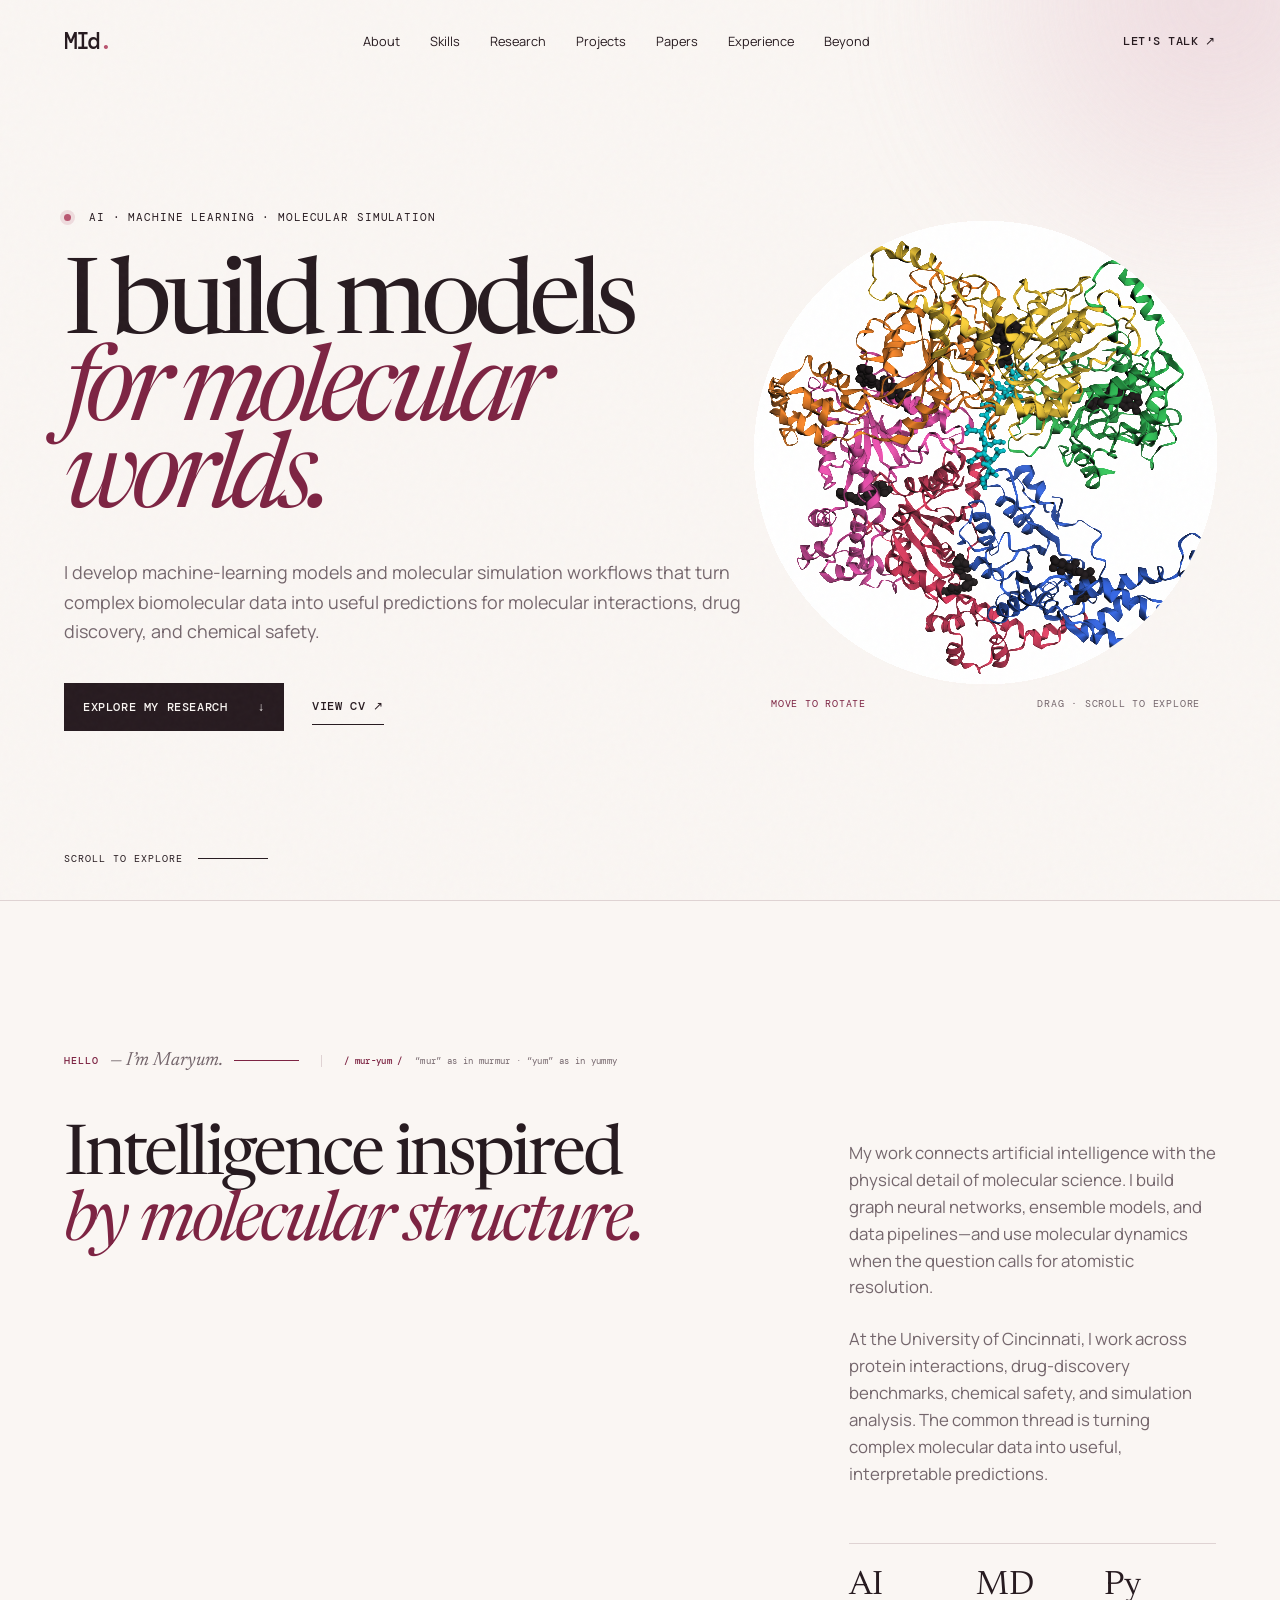
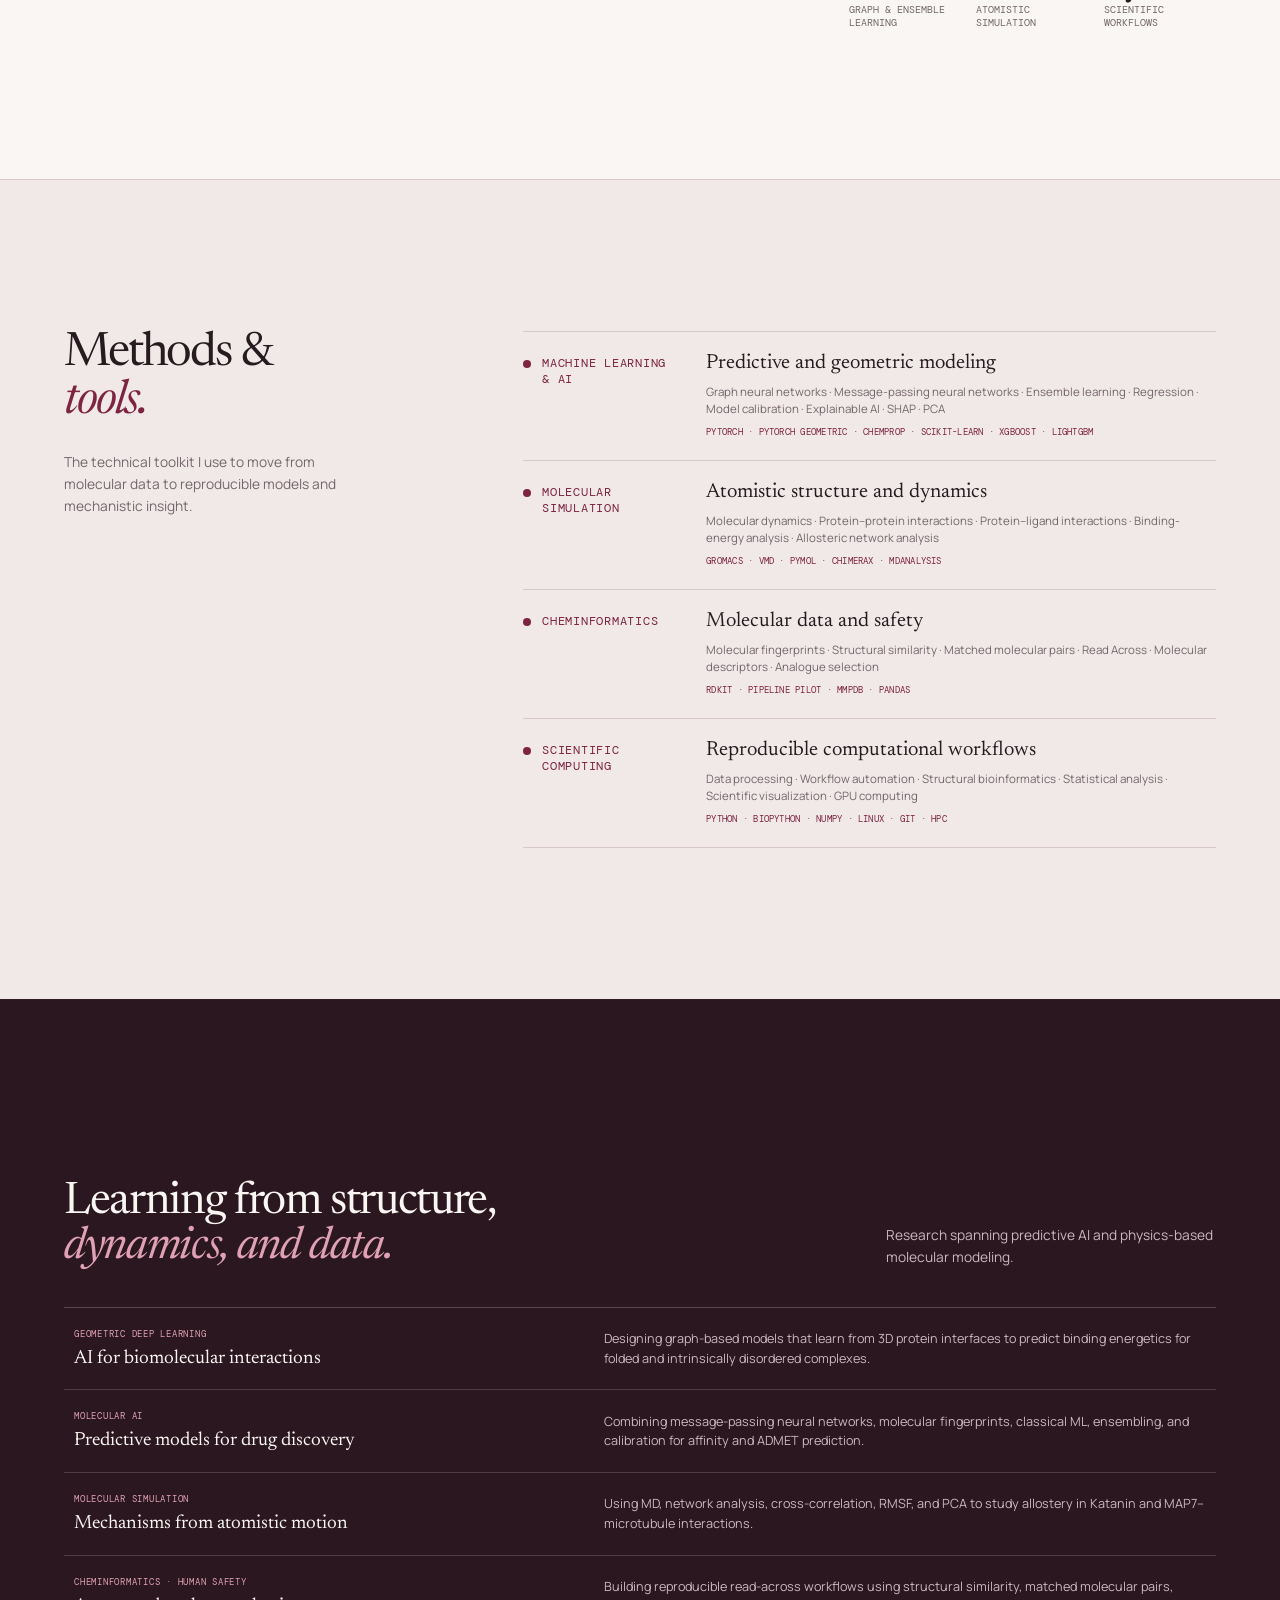
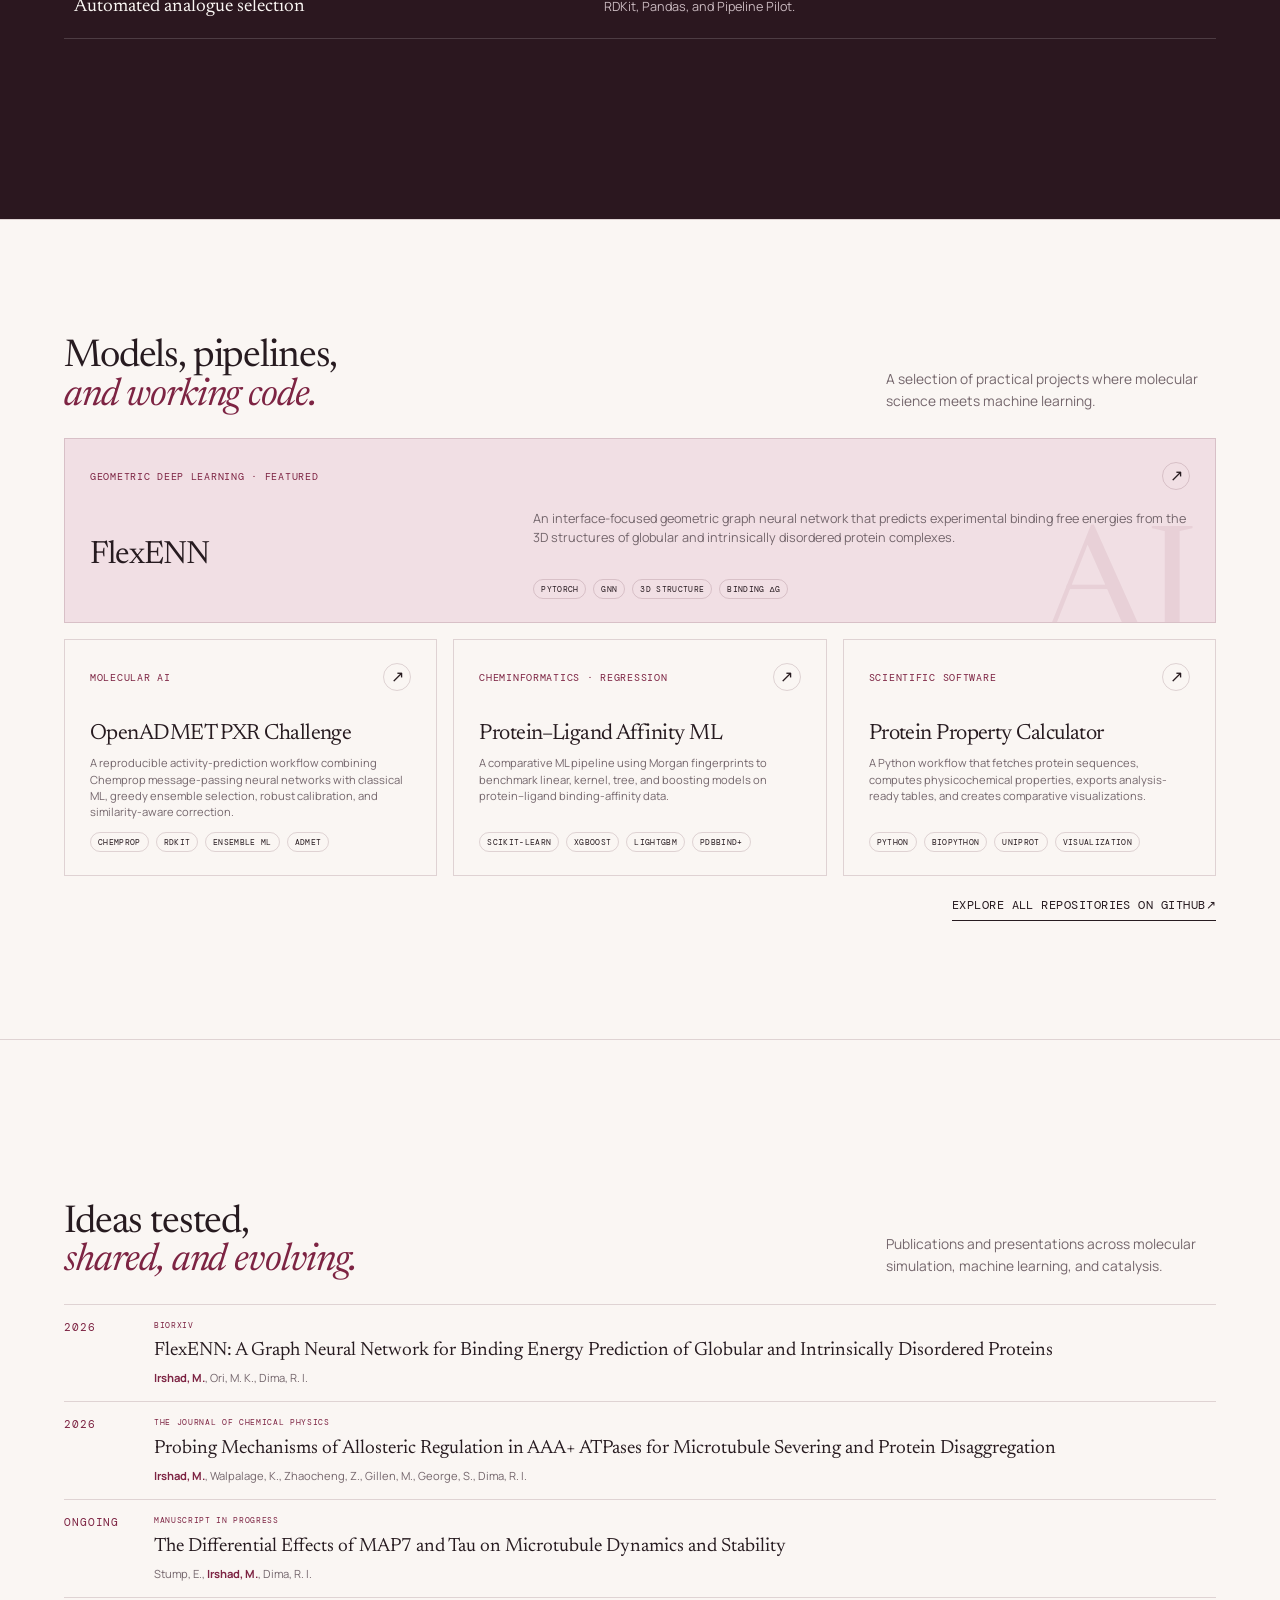
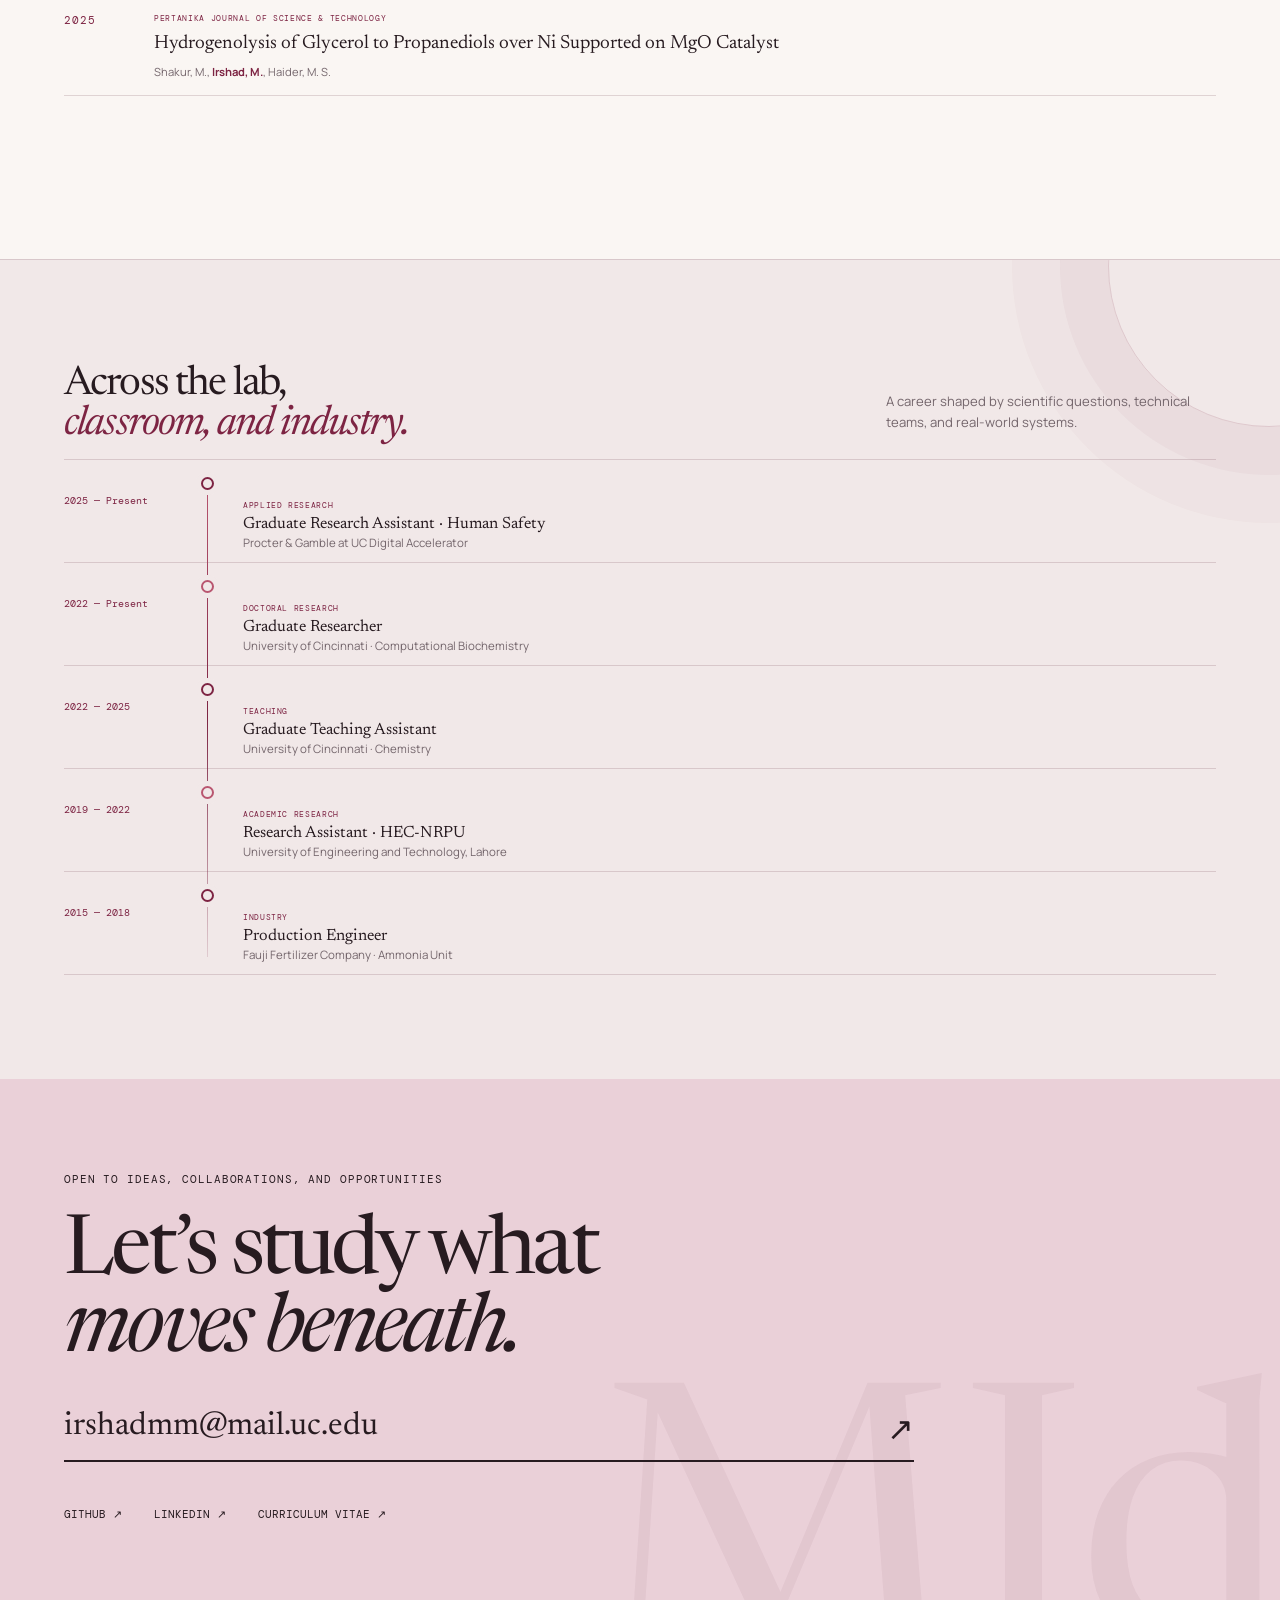
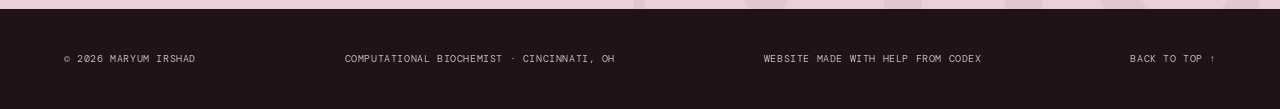
==== commit e5ccf184: "Add Codex website acknowledgment" ====
--- a/index.html
+++ b/index.html
@@ -130,7 +130,7 @@
       <div class="contact-links"><a href="https://github.com/maryumirshad" target="_blank" rel="noreferrer">GitHub ↗</a><a href="https://linkedin.com/in/maryum-irshad-ch" target="_blank" rel="noreferrer">LinkedIn ↗</a><a href="Irshad_Maryum_Phd.pdf" target="_blank">Curriculum vitae ↗</a></div>
     </section>
   </main>
-  <footer><span>© 2026 Maryum Irshad</span><span>Computational biochemist · Cincinnati, OH</span><a href="#home">Back to top ↑</a></footer>
+  <footer><span>© 2026 Maryum Irshad</span><span>Computational biochemist · Cincinnati, OH</span><span>Website made with help from Codex</span><a href="#home">Back to top ↑</a></footer>
   <script src="katanin_web/3Dmol-min.js"></script>
   <script src="katanin_web/structure.js"></script>
   <script src="script.js"></script>
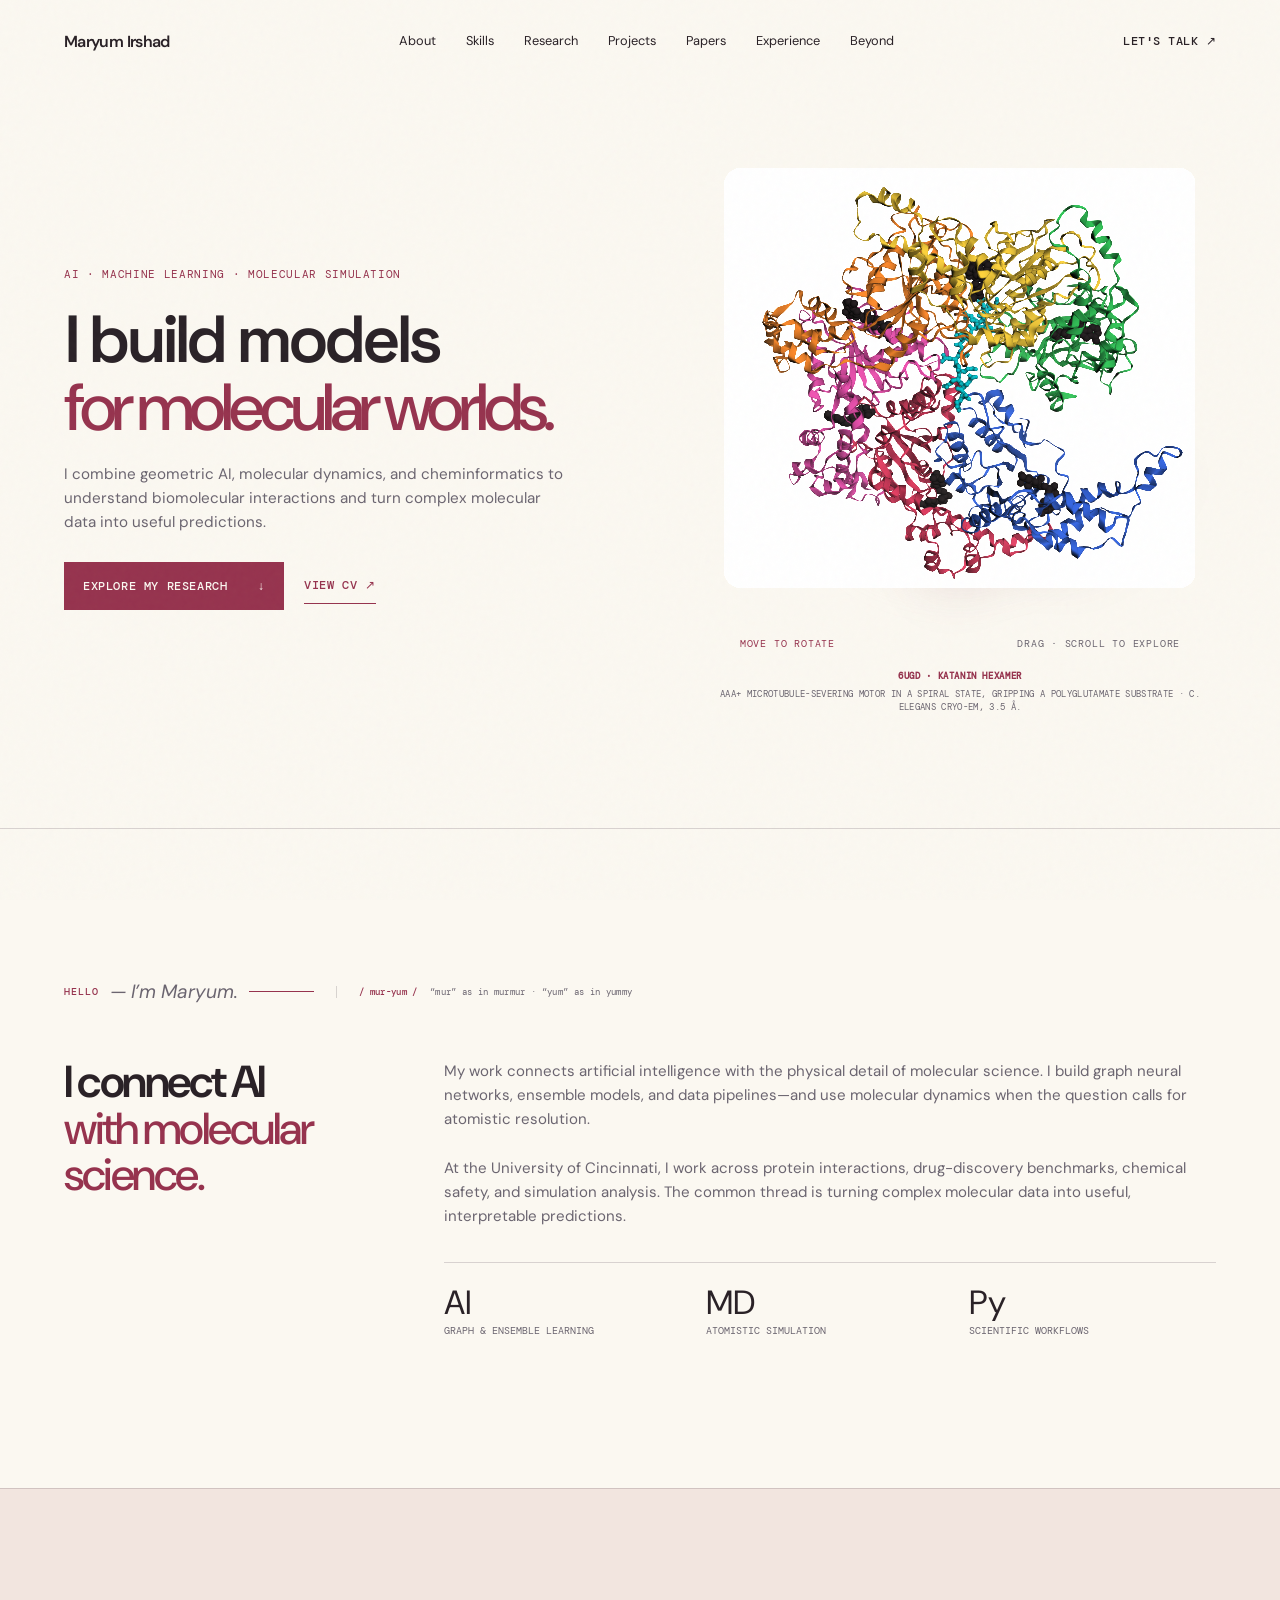
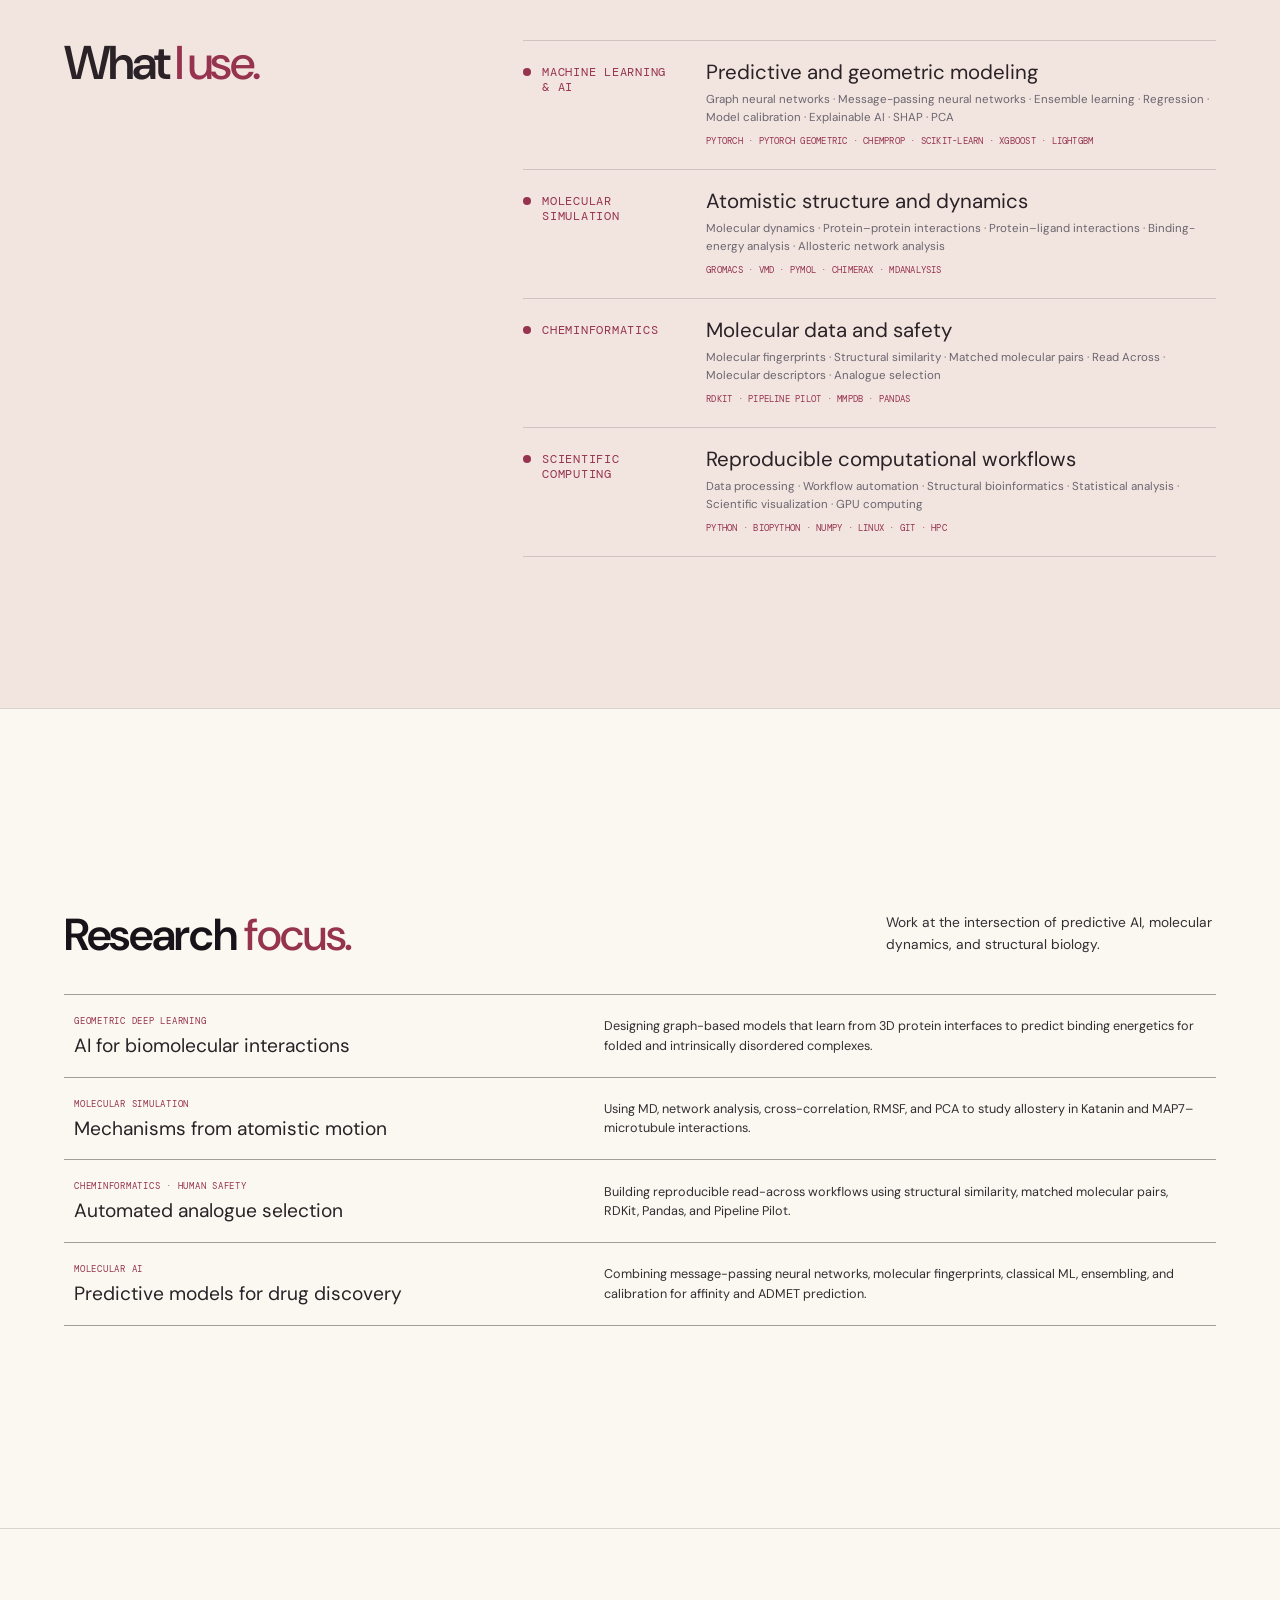
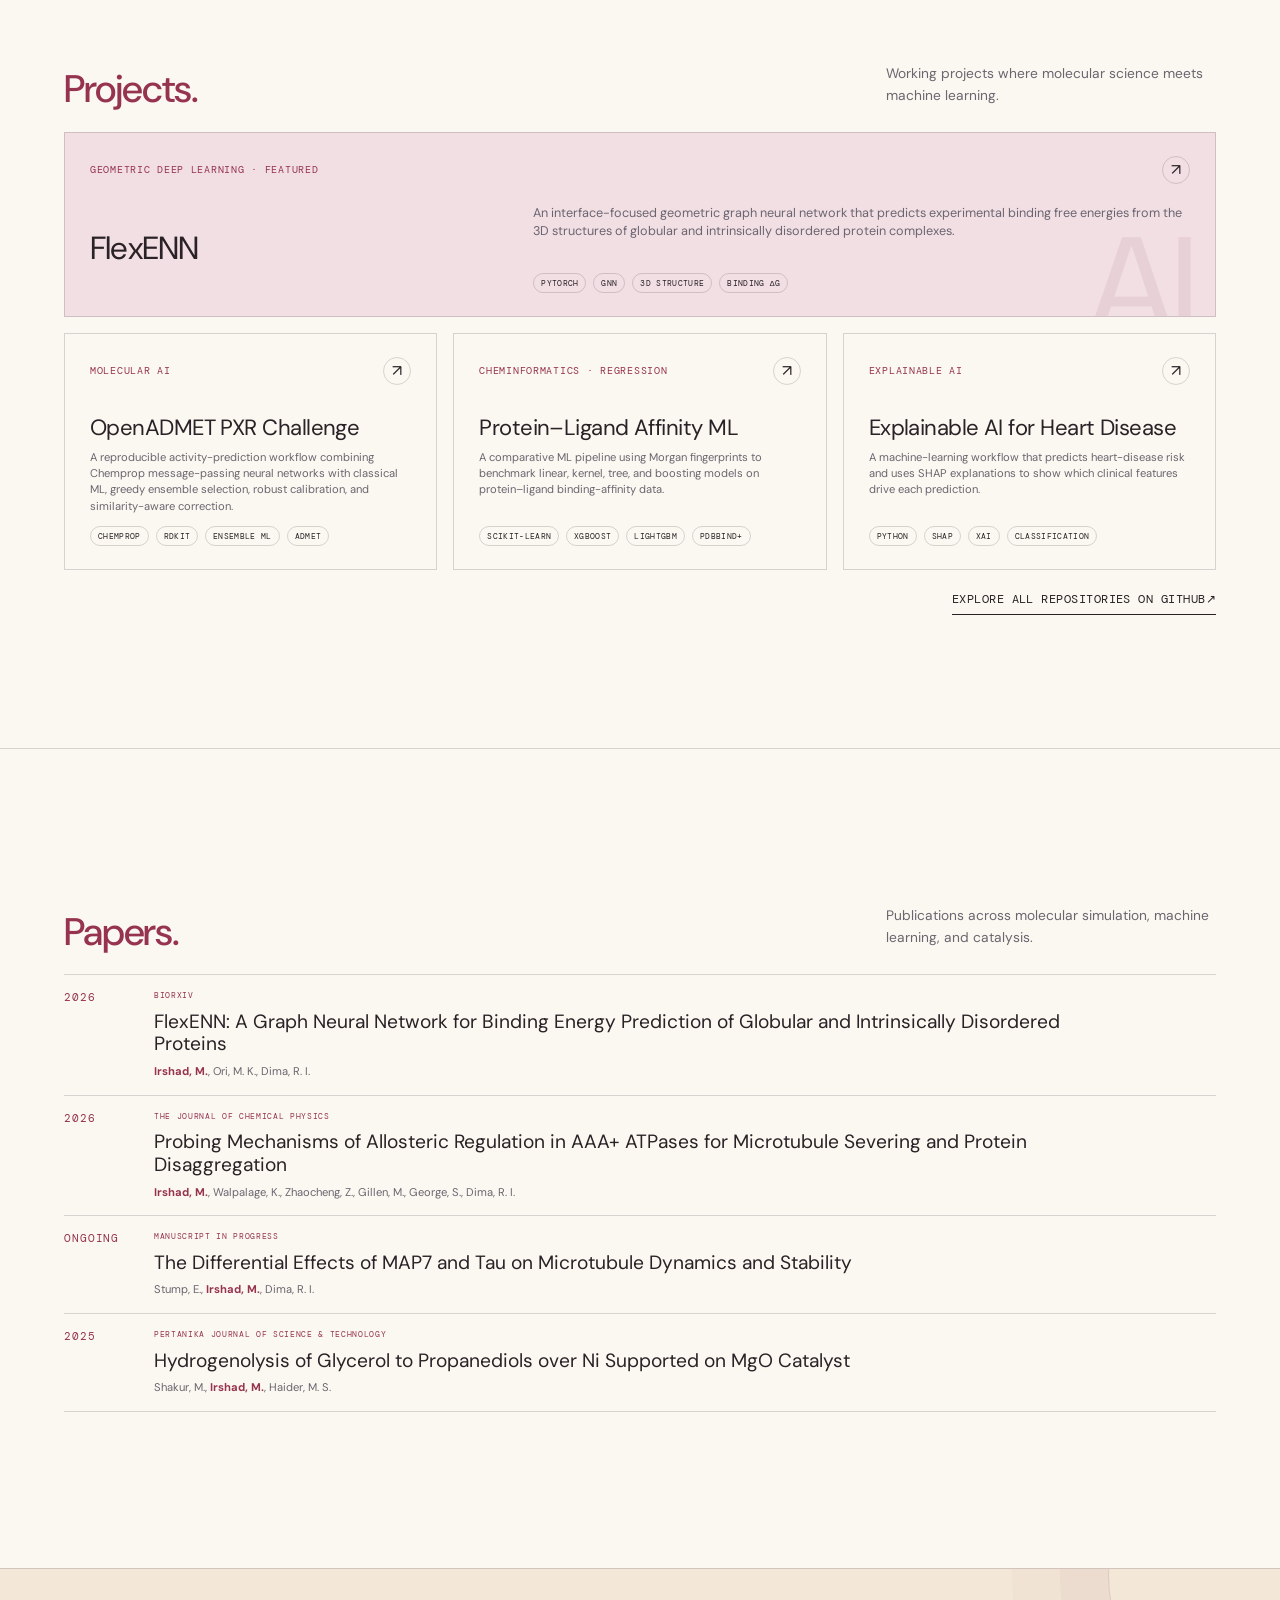
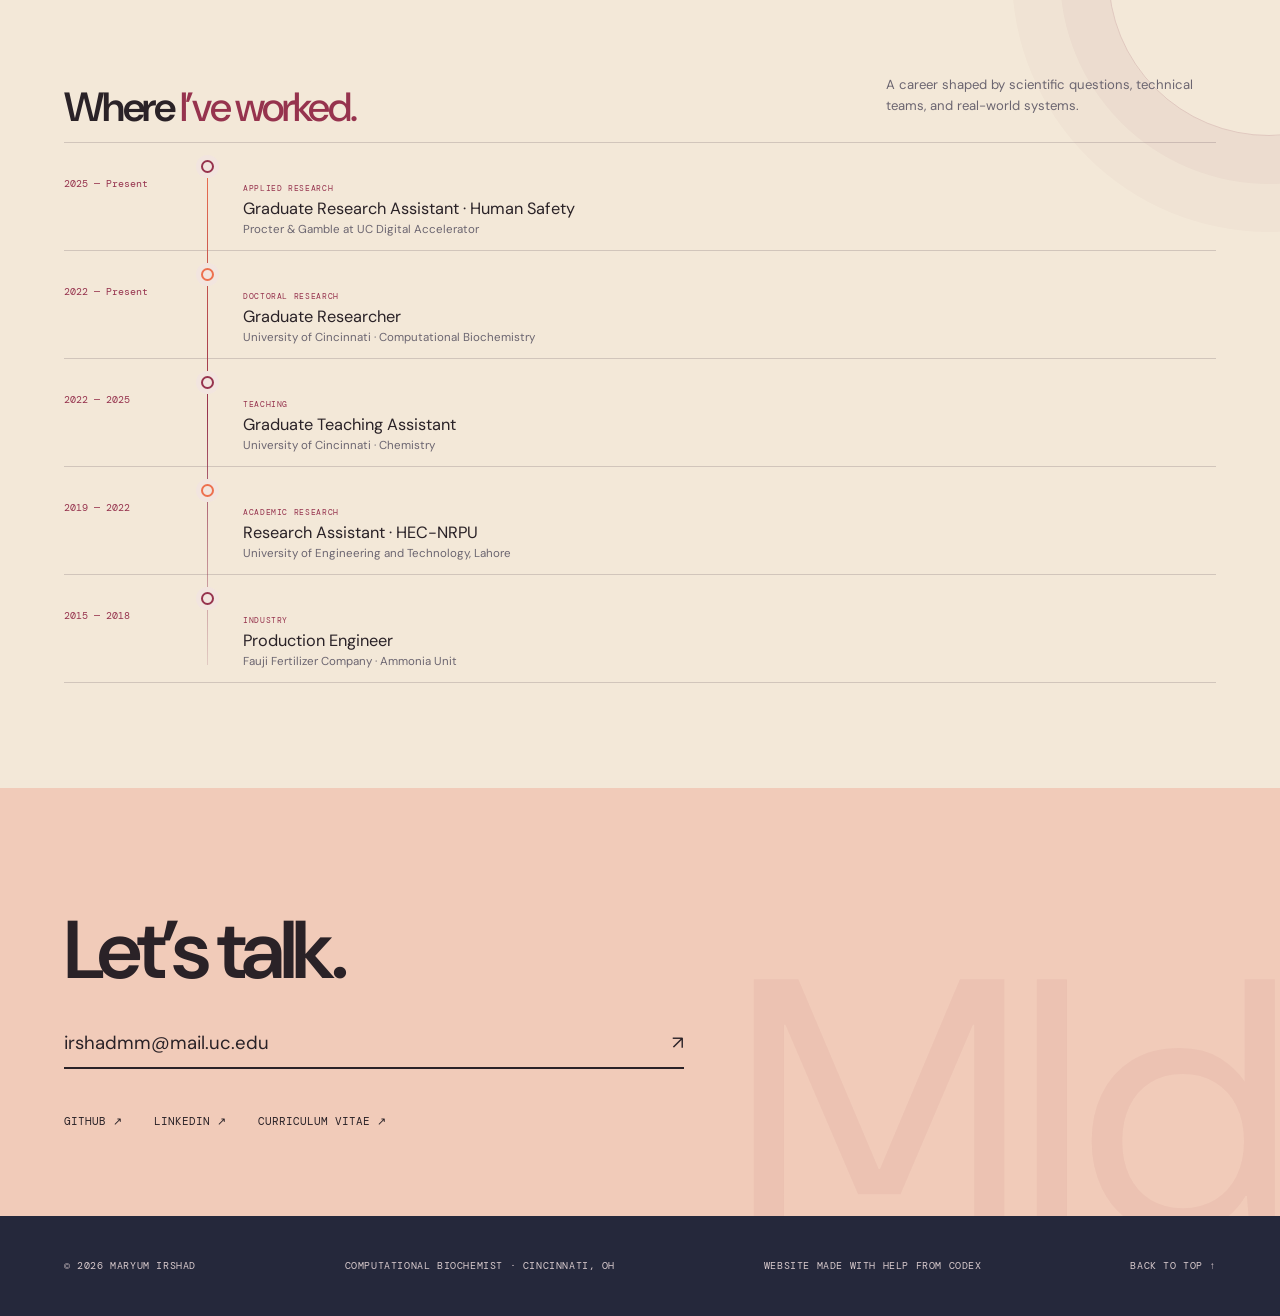
==== commit bdf1b04f: "Refine hero layout and Katanin viewer" ====
--- a/index.html
+++ b/index.html
@@ -7,14 +7,14 @@
   <title>Maryum Irshad — Computational Biochemist</title>
   <link rel="preconnect" href="https://fonts.googleapis.com">
   <link rel="preconnect" href="https://fonts.gstatic.com" crossorigin>
-  <link href="https://fonts.googleapis.com/css2?family=DM+Mono:wght@400;500&family=Manrope:wght@400;500;600&family=Newsreader:ital,opsz,wght@0,6..72,400;1,6..72,400&display=swap" rel="stylesheet">
+  <link href="https://fonts.googleapis.com/css2?family=DM+Mono:wght@400;500&family=DM+Sans:opsz,wght@9..40,400;9..40,500;9..40,600;9..40,700&family=Space+Grotesk:wght@500;600;700&display=swap" rel="stylesheet">
   <link rel="stylesheet" href="style.css">
 </head>
 <body>
   <div class="noise" aria-hidden="true"></div>
   <header class="site-header">
     <nav aria-label="Primary navigation">
-      <a class="brand" href="#home" aria-label="Maryum Irshad, home">MId<span>.</span></a>
+      <a class="brand" href="#home" aria-label="Maryum Irshad, home">Maryum Irshad</a>
       <button class="menu-toggle" aria-expanded="false" aria-controls="nav-links"><span></span><span></span></button>
       <div id="nav-links" class="nav-links">
         <a href="#about">About</a><a href="#toolkit">Skills</a><a href="#research">Research</a><a href="#projects">Projects</a><a href="#publications">Papers</a><a href="#experience">Experience</a><a href="beyond.html">Beyond</a>
@@ -26,9 +26,9 @@
   <main>
     <section id="home" class="hero">
       <div class="hero-copy">
-        <p class="eyebrow"><span class="status-dot"></span> AI · Machine learning · Molecular simulation</p>
+        <p class="eyebrow">AI · Machine learning · Molecular simulation</p>
         <h1>I build models<br><em>for molecular worlds.</em></h1>
-        <p class="hero-intro">I develop machine-learning models and molecular simulation workflows that turn complex biomolecular data into useful predictions for molecular interactions, drug discovery, and chemical safety.</p>
+        <p class="hero-intro">I combine geometric AI, molecular dynamics, and cheminformatics to understand biomolecular interactions and turn complex molecular data into useful predictions.</p>
         <div class="hero-actions"><a class="button primary" href="#research">Explore my research <span>↓</span></a><a class="button text" href="Irshad_Maryum_Phd.pdf" target="_blank">View CV ↗</a></div>
       </div>
       <div class="molecule katanin-viewer" aria-label="Interactive three-dimensional view of a Katanin hexamer with ATP. Move the pointer or drag to rotate; scroll to zoom." tabindex="0">
@@ -36,21 +36,24 @@
         <div id="katanin-3d" class="katanin-canvas" aria-hidden="true"></div>
         <p class="katanin-loading" aria-live="polite">Building Katanin structure…</p>
         <button class="katanin-reset" type="button" aria-label="Reset Katanin view">Reset view</button>
+        <div class="katanin-caption">
+          <a href="https://www.rcsb.org/structure/6UGD" target="_blank" rel="noreferrer">6UGD · Katanin hexamer</a>
+          <span>AAA+ microtubule-severing motor in a spiral state, gripping a polyglutamate substrate · C. elegans cryo-EM, 3.5 Å.</span>
+        </div>
         <p class="rotate-hint"><span>Move to rotate</span><span>Drag · scroll to explore</span></p>
       </div>
-      <div class="scroll-cue"><span>Scroll to explore</span><i></i></div>
     </section>
 
     <section id="about" class="section about">
       <div class="about-introduction"><p class="about-kicker"><span>Hello</span> — I’m Maryum.</p><p class="pronunciation"><span aria-hidden="true">/ mur-yum /</span><span class="sr-only">Pronounced mur-yum.</span> “mur” as in murmur · “yum” as in yummy</p></div>
       <div class="section-content split">
-        <h2>Intelligence inspired<br><em>by molecular structure.</em></h2>
+        <h2>I connect AI<br><em>with molecular science.</em></h2>
         <div class="prose"><p>My work connects artificial intelligence with the physical detail of molecular science. I build graph neural networks, ensemble models, and data pipelines—and use molecular dynamics when the question calls for atomistic resolution.</p><p>At the University of Cincinnati, I work across protein interactions, drug-discovery benchmarks, chemical safety, and simulation analysis. The common thread is turning complex molecular data into useful, interpretable predictions.</p><div class="stat-row"><div><strong>AI</strong><span>Graph & ensemble learning</span></div><div><strong>MD</strong><span>Atomistic simulation</span></div><div><strong>Py</strong><span>Scientific workflows</span></div></div></div>
       </div>
     </section>
 
     <section id="toolkit" class="section skills-section">
-      <div class="section-heading"><h2>Methods &<br><em>tools.</em></h2><p>The technical toolkit I use to move from molecular data to reproducible models and mechanistic insight.</p></div>
+      <div class="section-heading"><h2>What <em>I use.</em></h2></div>
       <div class="skill-grid">
         <article class="skill-card primary-skill"><p class="skill-category">Machine learning & AI</p><h3>Predictive and geometric modeling</h3><p>Graph neural networks · Message-passing neural networks · Ensemble learning · Regression · Model calibration · Explainable AI · SHAP · PCA</p><div class="skill-tech">PyTorch · PyTorch Geometric · Chemprop · scikit-learn · XGBoost · LightGBM</div></article>
         <article class="skill-card"><p class="skill-category">Molecular simulation</p><h3>Atomistic structure and dynamics</h3><p>Molecular dynamics · Protein–protein interactions · Protein–ligand interactions · Binding-energy analysis · Allosteric network analysis</p><div class="skill-tech">GROMACS · VMD · PyMOL · ChimeraX · MDAnalysis</div></article>
@@ -60,17 +63,17 @@
     </section>
 
     <section id="research" class="section research">
-      <div class="section-heading"><h2>Learning from structure,<br><em>dynamics, and data.</em></h2><p>Research spanning predictive AI and physics-based molecular modeling.</p></div>
+      <div class="section-heading"><h2>Research <em>focus.</em></h2><p>Work at the intersection of predictive AI, molecular dynamics, and structural biology.</p></div>
       <div class="research-list">
         <article><div><p class="tag">Geometric deep learning</p><h3>AI for biomolecular interactions</h3></div><p>Designing graph-based models that learn from 3D protein interfaces to predict binding energetics for folded and intrinsically disordered complexes.</p></article>
-        <article><div><p class="tag">Molecular AI</p><h3>Predictive models for drug discovery</h3></div><p>Combining message-passing neural networks, molecular fingerprints, classical ML, ensembling, and calibration for affinity and ADMET prediction.</p></article>
         <article><div><p class="tag">Molecular simulation</p><h3>Mechanisms from atomistic motion</h3></div><p>Using MD, network analysis, cross-correlation, RMSF, and PCA to study allostery in Katanin and MAP7–microtubule interactions.</p></article>
         <article><div><p class="tag">Cheminformatics · Human safety</p><h3>Automated analogue selection</h3></div><p>Building reproducible read-across workflows using structural similarity, matched molecular pairs, RDKit, Pandas, and Pipeline Pilot.</p></article>
+        <article><div><p class="tag">Molecular AI</p><h3>Predictive models for drug discovery</h3></div><p>Combining message-passing neural networks, molecular fingerprints, classical ML, ensembling, and calibration for affinity and ADMET prediction.</p></article>
       </div>
     </section>
 
     <section id="projects" class="section projects">
-      <div class="section-heading"><h2>Models, pipelines,<br><em>and working code.</em></h2><p>A selection of practical projects where molecular science meets machine learning.</p></div>
+      <div class="section-heading"><h2><em>Projects.</em></h2><p>Working projects where molecular science meets machine learning.</p></div>
       <div class="project-grid">
         <a class="project-card featured" href="https://github.com/DimaUClab/FlexENN" target="_blank" rel="noreferrer">
           <div class="project-top"><span class="project-type">Geometric deep learning · Featured</span><span class="project-arrow">↗</span></div>
@@ -90,18 +93,18 @@
           <p>A comparative ML pipeline using Morgan fingerprints to benchmark linear, kernel, tree, and boosting models on protein–ligand binding-affinity data.</p>
           <ul><li>Scikit-learn</li><li>XGBoost</li><li>LightGBM</li><li>PDBbind+</li></ul>
         </a>
-        <a class="project-card" href="https://github.com/MaryumIrshad/protein-property-calculator" target="_blank" rel="noreferrer">
-          <div class="project-top"><span class="project-type">Scientific software</span><span class="project-arrow">↗</span></div>
-          <h3>Protein Property Calculator</h3>
-          <p>A Python workflow that fetches protein sequences, computes physicochemical properties, exports analysis-ready tables, and creates comparative visualizations.</p>
-          <ul><li>Python</li><li>Biopython</li><li>UniProt</li><li>Visualization</li></ul>
+        <a class="project-card" href="https://github.com/MaryumIrshad/explainable-ai-heart-disease" target="_blank" rel="noreferrer">
+          <div class="project-top"><span class="project-type">Explainable AI</span><span class="project-arrow">↗</span></div>
+          <h3>Explainable AI for Heart Disease</h3>
+          <p>A machine-learning workflow that predicts heart-disease risk and uses SHAP explanations to show which clinical features drive each prediction.</p>
+          <ul><li>Python</li><li>SHAP</li><li>XAI</li><li>Classification</li></ul>
         </a>
       </div>
       <a class="all-projects" href="https://github.com/MaryumIrshad" target="_blank" rel="noreferrer">Explore all repositories on GitHub <span>↗</span></a>
     </section>
 
     <section id="publications" class="section publications">
-      <div class="section-heading"><h2>Ideas tested,<br><em>shared, and evolving.</em></h2><p>Publications and presentations across molecular simulation, machine learning, and catalysis.</p></div>
+      <div class="section-heading"><h2><em>Papers.</em></h2><p>Publications across molecular simulation, machine learning, and catalysis.</p></div>
       <div class="publication-list">
         <a class="paper-entry" href="https://doi.org/10.64898/2026.05.15.725440" target="_blank" rel="noreferrer"><span class="pub-year">2026</span><div><div class="paper-meta"><span class="pill">bioRxiv</span></div><h3>FlexENN: A Graph Neural Network for Binding Energy Prediction of Globular and Intrinsically Disordered Proteins</h3><p><strong class="author-me">Irshad, M.</strong>, Ori, M. K., Dima, R. I.</p></div></a>
         <a class="paper-entry" href="https://www.biorxiv.org/content/10.64898/2026.08.01.742241v1" target="_blank" rel="noreferrer"><span class="pub-year">2026</span><div><div class="paper-meta"><span class="pill">The Journal of Chemical Physics</span></div><h3>Probing Mechanisms of Allosteric Regulation in AAA+ ATPases for Microtubule Severing and Protein Disaggregation</h3><p><strong class="author-me">Irshad, M.</strong>, Walpalage, K., Zhaocheng, Z., Gillen, M., George, S., Dima, R. I.</p></div></a>
@@ -111,7 +114,7 @@
     </section>
 
     <section id="experience" class="section experience">
-      <div class="section-heading experience-heading"><h2>Across the lab,<br><em>classroom, and industry.</em></h2><p>A career shaped by scientific questions, technical teams, and real-world systems.</p></div>
+      <div class="section-heading experience-heading"><h2>Where <em>I’ve worked.</em></h2><p>A career shaped by scientific questions, technical teams, and real-world systems.</p></div>
       <div class="experience-grid experience-only">
         <div class="timeline">
           <article tabindex="0"><time>2025 — Present</time><div><span class="role-kind">Applied research</span><h3>Graduate Research Assistant · Human Safety</h3><p>Procter & Gamble at UC Digital Accelerator</p></div><p class="role-details">Developing automated structure-based analogue selection and Read Across workflows using matched molecular pairs, RDKit, Pandas, and Pipeline Pilot.</p></article>
@@ -124,8 +127,7 @@
     </section>
 
     <section id="contact" class="contact">
-      <p class="eyebrow">Open to ideas, collaborations, and opportunities</p>
-      <h2>Let’s study what<br><em>moves beneath.</em></h2>
+      <h2>Let’s talk.</h2>
       <a class="email-link" href="mailto:irshadmm@mail.uc.edu">irshadmm@mail.uc.edu <span>↗</span></a>
       <div class="contact-links"><a href="https://github.com/maryumirshad" target="_blank" rel="noreferrer">GitHub ↗</a><a href="https://linkedin.com/in/maryum-irshad-ch" target="_blank" rel="noreferrer">LinkedIn ↗</a><a href="Irshad_Maryum_Phd.pdf" target="_blank">Curriculum vitae ↗</a></div>
     </section>
--- a/style.css
+++ b/style.css
@@ -1,4 +1,4 @@
-:root{--ink:#271b20;--paper:#faf6f3;--paper-2:#f1e8e8;--accent:#7d2443;--accent-soft:#ead0d8;--coral:#b95670;--acid:var(--accent-soft);--mint:#d694a7;--muted:#74666c;--line:rgba(91,35,54,.17);--serif:"Newsreader",serif;--sans:"Manrope",sans-serif;--mono:"DM Mono",monospace}
+:root{--ink:#271b20;--paper:#faf6f3;--paper-2:#f1e8e8;--accent:#7d2443;--accent-soft:#ead0d8;--coral:#b95670;--acid:var(--accent-soft);--mint:#d694a7;--muted:#74666c;--line:rgba(91,35,54,.17);--serif:"DM Sans",sans-serif;--sans:"DM Sans",sans-serif;--mono:"DM Mono",monospace}
 *{box-sizing:border-box}html{scroll-behavior:smooth}body{margin:0;background:var(--paper);color:var(--ink);font-family:var(--sans);font-size:16px;line-height:1.6}body.menu-open{overflow:hidden}a{color:inherit;text-decoration:none}button{font:inherit}.noise{position:fixed;inset:0;pointer-events:none;opacity:.035;z-index:10;background-image:url("data:image/svg+xml,%3Csvg viewBox='0 0 180 180' xmlns='http://www.w3.org/2000/svg'%3E%3Cfilter id='n'%3E%3CfeTurbulence type='fractalNoise' baseFrequency='.9' numOctaves='4' stitchTiles='stitch'/%3E%3C/filter%3E%3Crect width='100%25' height='100%25' filter='url(%23n)' opacity='.7'/%3E%3C/svg%3E")}.site-header{position:fixed;inset:0 0 auto;z-index:20;border-bottom:1px solid transparent;transition:.35s}.site-header.scrolled{background:rgba(243,240,232,.88);backdrop-filter:blur(14px);border-color:var(--line)}nav{height:82px;max-width:1440px;margin:auto;padding:0 clamp(24px,5vw,72px);display:flex;align-items:center;justify-content:space-between}.brand{font:500 1.45rem var(--mono);letter-spacing:-.08em}.brand span{color:#5d8c48}.nav-links{display:flex;gap:30px;font-size:.8rem}.nav-links a,.nav-contact{position:relative}.nav-links a:after,.nav-contact:after{content:"";position:absolute;left:0;right:100%;bottom:-5px;height:1px;background:currentColor;transition:right .25s}.nav-links a:hover:after,.nav-contact:hover:after{right:0}.nav-contact{font:500 .76rem var(--mono);text-transform:uppercase;letter-spacing:.04em}.menu-toggle{display:none;background:0;border:0;padding:8px}.hero,.section,.contact,footer{padding-left:clamp(24px,5vw,72px);padding-right:clamp(24px,5vw,72px)}.hero{min-height:100svh;position:relative;overflow:hidden;display:grid;grid-template-columns:minmax(0,1.2fr) minmax(300px,.8fr);align-items:center;padding-top:120px;padding-bottom:80px}.hero:before{content:"";position:absolute;width:50vw;height:50vw;border-radius:50%;right:-20vw;top:-25vw;background:var(--acid);filter:blur(120px);opacity:.22}.hero-copy{position:relative;z-index:2}.eyebrow,.section-label,.tag,.pub-year,.pill{font-family:var(--mono);text-transform:uppercase;letter-spacing:.08em;font-size:.69rem}.status-dot{display:inline-block;width:7px;height:7px;margin-right:10px;border-radius:50%;background:#619b4a;box-shadow:0 0 0 4px rgba(97,155,74,.14)}h1,h2,h3,p{margin-top:0}.hero h1{font:400 clamp(4rem,8.2vw,8.2rem)/.83 var(--serif);letter-spacing:-.065em;margin:38px 0 32px}.hero h1 em,.section h2 em,.contact h2 em{font-weight:400;color:#51745e}.hero-intro{max-width:680px;font-size:clamp(1rem,1.4vw,1.25rem);color:var(--muted);line-height:1.65}.hero-actions{display:flex;gap:28px;align-items:center;margin-top:36px}.button{font:500 .75rem var(--mono);text-transform:uppercase;letter-spacing:.05em}.button.primary{background:var(--ink);color:var(--paper);padding:16px 19px;display:inline-flex;gap:30px;transition:background .25s,transform .25s}.button.primary:hover{background:#335148;transform:translateY(-3px)}.button.text{border-bottom:1px solid;padding:10px 0}.molecule{position:relative;justify-self:center;width:min(36vw,500px);aspect-ratio:1;border-radius:50%;transition:transform .15s linear}.orbit{position:absolute;inset:13%;border:1px solid rgba(19,42,38,.32);border-radius:50%}.orbit-a{transform:rotate(35deg) scaleY(.42)}.orbit-b{transform:rotate(-35deg) scaleY(.42)}.orbit-c{transform:rotate(90deg) scaleY(.42)}.core{position:absolute;inset:36%;display:flex;align-items:center;justify-content:center;flex-direction:column;border-radius:50%;background:var(--ink);color:var(--acid);box-shadow:0 0 80px rgba(86,145,113,.25)}.core span{font:400 clamp(2rem,4vw,4rem)/1 var(--serif)}.core small{font:.6rem var(--mono);letter-spacing:.1em}.atom{position:absolute;width:18px;height:18px;border-radius:50%;background:var(--acid);border:5px solid var(--ink)}.atom-1{top:20%;left:19%}.atom-2{top:21%;right:18%}.atom-3{bottom:14%;left:47%}.atom-4{top:48%;right:8%;width:12px;height:12px}.molecule p{position:absolute;bottom:2%;width:100%;text-align:center;font: .62rem var(--mono);letter-spacing:.08em;text-transform:uppercase}.scroll-cue{position:absolute;bottom:35px;left:clamp(24px,5vw,72px);display:flex;align-items:center;gap:15px;font: .62rem var(--mono);text-transform:uppercase;letter-spacing:.1em}.scroll-cue i{display:block;width:70px;height:1px;background:var(--ink);transform-origin:left;animation:pulse 2s infinite}.section{padding-top:150px;padding-bottom:150px;border-top:1px solid var(--line)}.section-label{display:flex;gap:15px;align-items:center;margin-bottom:80px}.section-label span{color:#5c8a51}.section-content.split{display:grid;grid-template-columns:1.3fr .7fr;gap:8vw}.section h2,.contact h2{font:400 clamp(3rem,5.4vw,6rem)/.95 var(--serif);letter-spacing:-.045em}.prose{padding-top:15px;color:var(--muted)}.prose>p{font-size:1.05rem;margin-bottom:25px}.stat-row{display:grid;grid-template-columns:repeat(3,1fr);gap:15px;margin-top:55px;border-top:1px solid var(--line);padding-top:25px}.stat-row strong{font:400 2.1rem var(--serif);display:block;color:var(--ink)}.stat-row span{display:block;font: .6rem/1.4 var(--mono);text-transform:uppercase}.research{background:var(--ink);color:var(--paper)}.research .section-label,.research .section-heading>p{color:#9dafaa}.section-heading{display:flex;align-items:end;justify-content:space-between;gap:30px;margin-bottom:70px}.section-heading h2{margin:0}.section-heading>p{max-width:330px;color:var(--muted)}.research h2 em{color:var(--mint)}.research-list{border-top:1px solid rgba(243,240,232,.22)}.research-list article{display:grid;grid-template-columns:70px 1.1fr .8fr 40px;gap:30px;align-items:center;padding:38px 10px;border-bottom:1px solid rgba(243,240,232,.22);position:relative;transition:padding .35s,color .35s}.research-list article:before{content:"";position:absolute;inset:0;background:var(--acid);transform:scaleY(0);transform-origin:bottom;transition:transform .35s;z-index:0}.research-list article:hover:before{transform:scaleY(1)}.research-list article:hover{padding-left:24px;padding-right:24px;color:var(--ink)}.research-list article>*{position:relative;z-index:1}.number{font: .7rem var(--mono);color:var(--mint)}.research-list article:hover .number{color:var(--ink)}.tag{margin-bottom:9px;color:var(--mint)}.research-list article:hover .tag{color:#426445}.research-list h3{font:400 clamp(1.5rem,2.4vw,2.6rem)/1.1 var(--serif);margin:0}.research-list article>p{margin:0;font-size:.9rem;color:#a7b5b1}.research-list article:hover>p{color:var(--ink)}.arrow{font-size:1.3rem}.publication-list{border-top:1px solid var(--line)}.publication-list article{display:grid;grid-template-columns:120px 1fr;padding:36px 0;border-bottom:1px solid var(--line)}.pub-year{color:#5c8a51}.pill{display:inline-block;border:1px solid var(--line);border-radius:20px;padding:5px 9px;margin-bottom:17px}.publication-list h3{font:400 clamp(1.35rem,2.2vw,2.3rem)/1.2 var(--serif);max-width:980px;margin-bottom:14px}.publication-list p{color:var(--muted);margin:0;font-size:.85rem}.experience{background:var(--paper-2)}.experience-grid{display:grid;grid-template-columns:1.35fr .65fr;gap:8vw}.timeline{border-top:1px solid var(--line)}.timeline article{display:grid;grid-template-columns:155px 1fr;gap:25px;padding:30px 0;border-bottom:1px solid var(--line)}.timeline time{font:.65rem var(--mono);color:#527461}.timeline h3{font:400 1.35rem var(--serif);margin-bottom:5px}.timeline p{font-size:.82rem;color:var(--muted);margin:0}.toolkit{background:var(--ink);color:var(--paper);padding:35px;align-self:start}.toolkit>.eyebrow{color:var(--mint);margin-bottom:45px}.toolkit div{padding:20px 0;border-top:1px solid rgba(243,240,232,.18)}.toolkit h4{font:400 1.3rem var(--serif);margin:0 0 7px}.toolkit div p{margin:0;color:#9dafaa;font-size:.78rem}.contact{padding-top:150px;padding-bottom:130px;background:var(--acid);position:relative;overflow:hidden}.contact:after{content:"MI";position:absolute;right:-.03em;bottom:-.35em;font:400 28vw var(--serif);color:rgba(19,42,38,.05);pointer-events:none}.contact h2{font-size:clamp(4rem,9vw,9rem);margin:40px 0 50px;position:relative;z-index:1}.contact h2 em{color:var(--ink)}.email-link{display:flex;max-width:850px;justify-content:space-between;border-bottom:2px solid var(--ink);padding:0 0 12px;font:400 clamp(1.1rem,2.5vw,2.2rem) var(--serif);position:relative;z-index:1}.contact-links{display:flex;gap:32px;margin-top:70px;font: .7rem var(--mono);text-transform:uppercase;position:relative;z-index:1}footer{min-height:100px;background:var(--ink);color:#9dafaa;display:flex;align-items:center;justify-content:space-between;font:.62rem var(--mono);text-transform:uppercase;letter-spacing:.06em}.reveal{opacity:0;transform:translateY(35px);filter:blur(4px);transition:opacity .8s cubic-bezier(.2,.8,.2,1),transform .8s cubic-bezier(.2,.8,.2,1),filter .8s}.reveal.visible{opacity:1;transform:none;filter:none}@keyframes pulse{0%,100%{transform:scaleX(.25);opacity:.4}50%{transform:scaleX(1);opacity:1}}
 @media(max-width:900px){.nav-links{position:fixed;inset:0;background:var(--ink);color:var(--paper);display:flex;flex-direction:column;align-items:center;justify-content:center;font:400 2.4rem var(--serif);transform:translateY(-105%);transition:transform .5s cubic-bezier(.8,0,.2,1);z-index:-1}.menu-open .nav-links{transform:none}.menu-toggle{display:block;z-index:2}.menu-toggle span{display:block;width:24px;height:1px;background:var(--ink);margin:6px;transition:.3s}.menu-open .menu-toggle span{background:var(--paper)}.menu-open .menu-toggle span:first-child{transform:translateY(3.5px) rotate(45deg)}.menu-open .menu-toggle span:last-child{transform:translateY(-3.5px) rotate(-45deg)}.nav-contact{display:none}.hero{grid-template-columns:1fr;padding-top:140px}.molecule{position:absolute;width:420px;opacity:.14;right:-180px;top:22%}.section-content.split,.experience-grid{grid-template-columns:1fr}.prose{max-width:650px}.research-list article{grid-template-columns:45px 1fr 30px}.research-list article>p{grid-column:2/3}.section-heading{display:block}.section-heading>p{margin-top:25px}.toolkit{margin-top:40px}}
 @media(max-width:600px){nav{height:70px}.hero h1{font-size:clamp(3.5rem,17vw,5.5rem)}.hero-intro{font-size:.95rem}.hero-actions{align-items:flex-start;flex-direction:column;gap:8px}.scroll-cue{display:none}.section{padding-top:95px;padding-bottom:95px}.section-label{margin-bottom:48px}.section-content.split{gap:25px}.stat-row{grid-template-columns:1fr 1fr}.stat-row div:last-child{grid-column:span 2}.research-list article{padding:28px 0;gap:15px}.research-list article:hover{padding-left:8px;padding-right:8px}.publication-list article,.timeline article{grid-template-columns:1fr;gap:12px}.contact{padding-top:100px;padding-bottom:90px}.contact-links{flex-wrap:wrap;gap:20px}footer{padding-top:30px;padding-bottom:30px;gap:18px;align-items:flex-start;flex-direction:column}}
@@ -30,6 +30,122 @@
 footer{background:#211218;color:#c8b6bc}
 @media(max-width:900px){.research-list article{grid-template-columns:1fr 30px}.research-list article>p{grid-column:1/2}}
 @media(max-width:600px){.section-label{margin-bottom:44px}.research-list article:hover{padding-left:0;padding-right:0}}
+
+/* A warmer, brighter identity for the portfolio. */
+:root{--ink:#2a2227;--paper:#fbf8f1;--paper-2:#f2e5df;--accent:#96334e;--accent-soft:#f1cbb9;--coral:#ed704f;--mint:#078b8a;--muted:#6b6570;--line:rgba(55,43,58,.18);--sans:"DM Sans",sans-serif;--serif:"DM Sans",sans-serif}
+.site-header.scrolled{background:rgba(251,248,241,.92)}
+.brand span,.hero h1 em,.section h2 em,.contact h2 em,.pub-year,.timeline time{color:var(--accent)}
+.hero:before{background:radial-gradient(circle,rgba(237,112,79,.28),transparent 68%);opacity:.8}
+.hero .status-dot{background:var(--coral);box-shadow:0 0 0 4px rgba(237,112,79,.18)}
+.button.primary{background:var(--accent)}
+.button.primary:hover{background:#76263e}
+.section-label span,.tag{color:var(--accent)}
+.research{background:var(--paper);color:var(--ink)}
+.research .section-label{color:var(--accent);border-color:rgba(150,51,78,.3)}
+.research .section-heading>p,.research-list article>p{color:var(--muted)}
+.research h2 em,.research-list .tag{color:var(--accent)}
+.research-list{border-color:var(--line)}
+.research-list article{border-color:var(--line);grid-template-columns:minmax(260px,.9fr) minmax(300px,1.1fr);padding:19px 10px;transition:transform .25s,background .25s}
+.research-list article:before{display:none}
+.research-list article:hover{padding-left:18px;padding-right:18px;transform:translateX(4px);background:rgba(251,248,241,.72);color:var(--ink)}
+.research-list article:hover .tag{color:var(--coral)}
+.research-list article:hover>p{color:var(--muted)}
+.skills-section,.projects{background:#fffdf9}
+.skill-card.primary-skill{box-shadow:inset 3px 0 0 var(--coral)}
+.skill-category{color:var(--accent)}
+.skill-tech{color:var(--mint)}
+.project-card.featured{background:#f7ddd1}
+.project-card:hover{border-color:var(--coral)}
+.project-card:hover .project-arrow{background:var(--coral)}
+.experience{background:#f3e8d8}
+.contact{background:var(--accent-soft);color:var(--ink)}
+.contact h2{color:var(--ink)}
+.contact h2 em{color:var(--accent)}
+.contact .email-link{border-color:var(--ink)}
+.contact:after{color:rgba(150,51,78,.06)}
+.toolkit{background:var(--ink)}
+footer{background:#25283b;color:#d7c9cc}
+@media(max-width:900px){.research-list article{grid-template-columns:1fr;gap:10px}}
+
+/* Quiet, readable type scale. */
+.hero h1{font-family:var(--sans);font-size:clamp(2.8rem,5.4vw,5.8rem);line-height:1.02;letter-spacing:-.065em;margin:26px 0 24px;font-weight:600}
+.hero h1 em,.section h2 em,.contact h2 em{font-family:var(--sans);font-style:normal;font-weight:500;color:var(--accent)}
+.section h2,.contact h2{font-family:var(--sans);font-size:clamp(1.9rem,3.4vw,3.7rem);line-height:1.05;letter-spacing:-.055em;font-weight:600}
+.section-heading h2{font-size:clamp(1.9rem,3.4vw,3.7rem);line-height:1.05;letter-spacing:-.055em}
+.research{background:var(--paper);color:var(--ink)}
+.research .section-heading h2{color:#171419}
+.research .section-heading>p,.research-list article>p{color:#332d32}
+.research h2 em,.research-list .tag{color:var(--accent)}
+.research-list{border-color:rgba(42,31,38,.42)}
+.research-list article{border-color:rgba(42,31,38,.42)}
+.research-list article:before{display:none}
+.research-list article:hover{color:#171419;background:rgba(150,51,78,.06);padding-left:18px;padding-right:18px}
+.research-list article:hover .tag{color:var(--accent)}
+.research-list article:hover>p{color:#332d32}
+
+/* Keep heading accents in the site's burgundy palette. */
+h1 em,h2 em,h3 em,.section-heading h2 em,.contact h2 em,.skill-category,.tag,.pub-year,.timeline time,.section-label span{color:var(--accent)!important}
+.hero h1 em{color:#f1a28c!important}
+
+/* Light hero treatment with burgundy accents. */
+.hero-copy{background:transparent;color:var(--ink);padding:0;border-radius:0;box-shadow:none}
+.hero-copy .eyebrow{color:var(--accent)}
+.hero h1{color:var(--ink)}
+.hero h1 em{color:var(--accent)!important}
+.hero-intro{color:var(--muted)}
+.hero .button.primary{background:var(--accent);color:var(--paper)}
+.hero .button.primary:hover{background:var(--coral);color:#fff8f3}
+.hero .button.text{color:var(--accent);border-color:var(--accent)}
+h1 em,h2 em{color:var(--accent)}
+
+/* A quieter, more direct ending. */
+.contact{padding-top:68px;padding-bottom:62px}
+.contact:after{display:none}
+.contact h2{font-size:clamp(2.5rem,4.8vw,4.8rem);margin:18px 0 30px}
+.contact-links{margin-top:34px}
+
+/* Distinct hero composition: the molecular model carries the visual weight. */
+.hero{min-height:92svh;grid-template-columns:minmax(300px,.78fr) minmax(420px,1.22fr);gap:4vw;padding-top:102px;padding-bottom:54px;background:linear-gradient(110deg,var(--paper) 0%,#fbf4ec 58%,#f4e1db 100%)}
+.hero:before{width:35vw;height:35vw;right:5vw;top:18%;background:radial-gradient(circle,rgba(7,139,138,.16),transparent 67%);filter:blur(42px);opacity:1}
+.hero-copy{max-width:620px}
+.hero h1{font-size:clamp(2.8rem,4.7vw,4.9rem);line-height:1.02;letter-spacing:-.06em;margin:24px 0 22px}
+.hero h1 em{color:var(--accent)}
+.hero-intro{max-width:510px;font-size:clamp(.9rem,1.05vw,1.05rem);line-height:1.62}
+.hero-actions{margin-top:28px;gap:20px}
+.katanin-viewer{width:min(43vw,560px);margin-left:auto}
+.email-link{font-size:clamp(.95rem,1.45vw,1.35rem)!important;max-width:620px}
+@media(max-width:900px){.hero{grid-template-columns:1fr;gap:10px;padding-top:125px}.hero-copy{max-width:620px}.katanin-viewer{width:min(86vw,460px);margin:10px auto 0}}
+
+/* Strongly differentiated hero: an information panel beside the structure. */
+.hero{background:var(--paper)!important;grid-template-columns:minmax(500px,1fr) minmax(420px,.9fr)!important;gap:5vw!important;align-items:center!important}
+.hero:before{display:none}
+.hero-copy{background:#25283b;color:#fbf8f1;padding:42px 44px;border-radius:18px;max-width:720px;width:100%;box-shadow:0 20px 55px rgba(37,40,59,.15)}
+.hero-copy .eyebrow{white-space:nowrap;letter-spacing:.06em}
+.hero-copy .eyebrow{color:#f1cbb9}
+.hero-copy .status-dot{background:#ed704f;box-shadow:0 0 0 4px rgba(237,112,79,.2)}
+.hero h1{font-size:clamp(2.6rem,4.2vw,4.6rem)!important;line-height:1.02;margin:22px 0 20px;color:#fbf8f1}
+.hero h1 em{color:#f1a28c}
+.hero-intro{font-size:clamp(.9rem,1.05vw,1.05rem);color:#d9d4dc;line-height:1.6}
+.hero-actions{margin-top:27px}
+.hero .button.primary{background:#f1cbb9;color:#25283b}
+.hero .button.primary:hover{background:#ed704f;color:#fffaf6}
+.hero .button.text{color:#f1cbb9;border-color:#f1cbb9}
+.katanin-viewer{width:min(34vw,470px)!important;margin-left:auto}
+@media(max-width:900px){.hero{grid-template-columns:1fr!important;gap:10px!important}.hero-copy{padding:30px 28px;border-radius:14px}.hero-copy .eyebrow{white-space:normal}.katanin-viewer{width:min(82vw,430px)!important;margin:10px auto 0}}
+.brand{font-family:var(--sans);font-size:1rem;letter-spacing:-.04em;font-weight:600}
+.contact:after{display:block;content:"MId";font-size:28vw;color:rgba(150,51,78,.06);pointer-events:none}
+
+/* Compact About layout and a single-line Research heading. */
+.about .section-content.split{grid-template-columns:minmax(220px,.58fr) minmax(0,1.42fr);gap:5vw;align-items:start}
+.about .section-content h2{font-size:clamp(2rem,3.5vw,3.5rem);line-height:1.04}
+.about .prose{padding-top:0}
+.about .prose>p{font-size:.94rem;line-height:1.6}
+.about .stat-row{margin-top:34px;padding-top:18px}
+#research .section-heading h2{font-size:clamp(2rem,3.2vw,3.35rem);white-space:nowrap}
+.skills-section .section-heading h2 em,.research .section-heading h2 em{color:var(--accent)!important}
+@media(max-width:900px){#research .section-heading h2{white-space:normal}.about .section-content.split{grid-template-columns:1fr;gap:24px}}
+.contact h2{font-size:clamp(2.5rem,5.5vw,5.5rem)}
+@media(max-width:600px){.hero h1{font-size:clamp(2.7rem,12vw,4.4rem)}.section h2,.section-heading h2{font-size:2rem}.contact h2{font-size:3rem}}
 
 /* Selected projects */
 .projects{background:var(--paper)}
@@ -229,10 +345,21 @@
 .katanin-reset{position:absolute;right:7%;top:8%;z-index:2;border:1px solid rgba(91,35,54,.22);border-radius:999px;background:rgba(243,240,232,.78);color:var(--accent);padding:7px 10px;font:500 .58rem var(--mono);letter-spacing:.06em;text-transform:uppercase;opacity:0;transform:translateY(4px);transition:opacity .25s,transform .25s,background .25s}
 .viewer-ready:hover .katanin-reset,.katanin-reset:focus-visible{opacity:1;transform:none}
 .katanin-reset:hover{background:var(--paper)}
+.katanin-caption{position:absolute;left:7%;top:8%;z-index:2;max-width:245px;font:.59rem/1.45 var(--mono);letter-spacing:.035em;text-transform:uppercase;color:var(--muted);pointer-events:auto}
+.katanin-caption a{display:block;margin-bottom:4px;color:var(--accent);font-weight:600;letter-spacing:.065em;text-decoration:none}
+.katanin-caption a:hover{text-decoration:underline;text-underline-offset:3px}
 .katanin-viewer .rotate-hint{bottom:0;display:flex;justify-content:space-between;padding:0 7%;color:var(--muted);pointer-events:none}
 .rotate-hint span:first-child{color:var(--accent)}
+/* Keep the structure visually separate from its metadata caption. */
+.katanin-canvas{inset:13% 10% 14%;clip-path:circle(41%)}
 @media(max-width:900px){.katanin-viewer{position:relative;width:min(86vw,460px);opacity:1;right:auto;top:auto;margin:22px auto 0}.katanin-viewer .rotate-hint{display:flex}}
-@media(max-width:560px){.katanin-viewer{width:88vw}.katanin-viewer .rotate-hint span:last-child{display:none}}
+@media(max-width:560px){.katanin-viewer{width:88vw}.katanin-caption{left:5%;top:5%;max-width:205px;font-size:.53rem}.katanin-viewer .rotate-hint span:last-child{display:none}}
+
+/* Place the structure metadata outside the model, never over it. */
+.katanin-viewer{margin-bottom:68px}
+.katanin-caption{left:0;top:100%;max-width:none;width:100%;margin-top:10px;text-align:center}
+@media(max-width:900px){.katanin-viewer{margin:10px auto 62px}}
+@media(max-width:560px){.katanin-viewer{margin-bottom:58px}.katanin-caption{left:0;top:100%;max-width:none;width:100%;font-size:.52rem}}
 
 
 /* Warm research typography — no green cast */
@@ -241,3 +368,29 @@
 .research-list article>p{color:#c9b9bf}
 .research-list article:hover .tag{color:#efb3c3}
 .research-list article:hover>p{color:#eadde1}
+
+/* Final Research contrast overrides. */
+.research .section-heading h2{color:#171419}
+.research .section-heading>p{color:#332d32}
+.research h2 em,.research-list .tag{color:#5f162f}
+.research-list{border-color:rgba(42,31,38,.42)}
+.research-list article{border-color:rgba(42,31,38,.42)}
+.research-list article>p{color:#332d32}
+.research-list article:hover{color:#171419;background:rgba(150,51,78,.06)}
+.research-list article:hover .tag{color:#5f162f}
+.research-list article:hover>p{color:#332d32}
+
+/* Final light hero override. */
+.hero-copy{background:transparent!important;color:var(--ink);padding:0;border-radius:0;box-shadow:none}
+.hero-copy .eyebrow{color:var(--accent)!important}
+.hero h1{color:var(--ink)!important}
+.hero h1 em{color:var(--accent)!important}
+.hero-intro{color:var(--muted)!important}
+.hero .button.primary{background:var(--accent)!important;color:var(--paper)!important}
+.hero .button.primary:hover{background:var(--coral)!important;color:#fff8f3!important}
+.hero .button.text{color:var(--accent)!important;border-color:var(--accent)!important}
+.hero h1{font-family:"Space Grotesk",var(--sans)!important;font-size:clamp(3.1rem,5.2vw,5.6rem)!important;letter-spacing:-.075em}
+.hero-intro{font-size:clamp(.95rem,1.1vw,1.1rem)!important}
+.katanin-viewer{width:min(40vw,560px)!important}
+.katanin-canvas{inset:4% 4% 14%;clip-path:none;border-radius:18px}
+@media(max-width:900px){.katanin-viewer{width:min(88vw,480px)!important}}
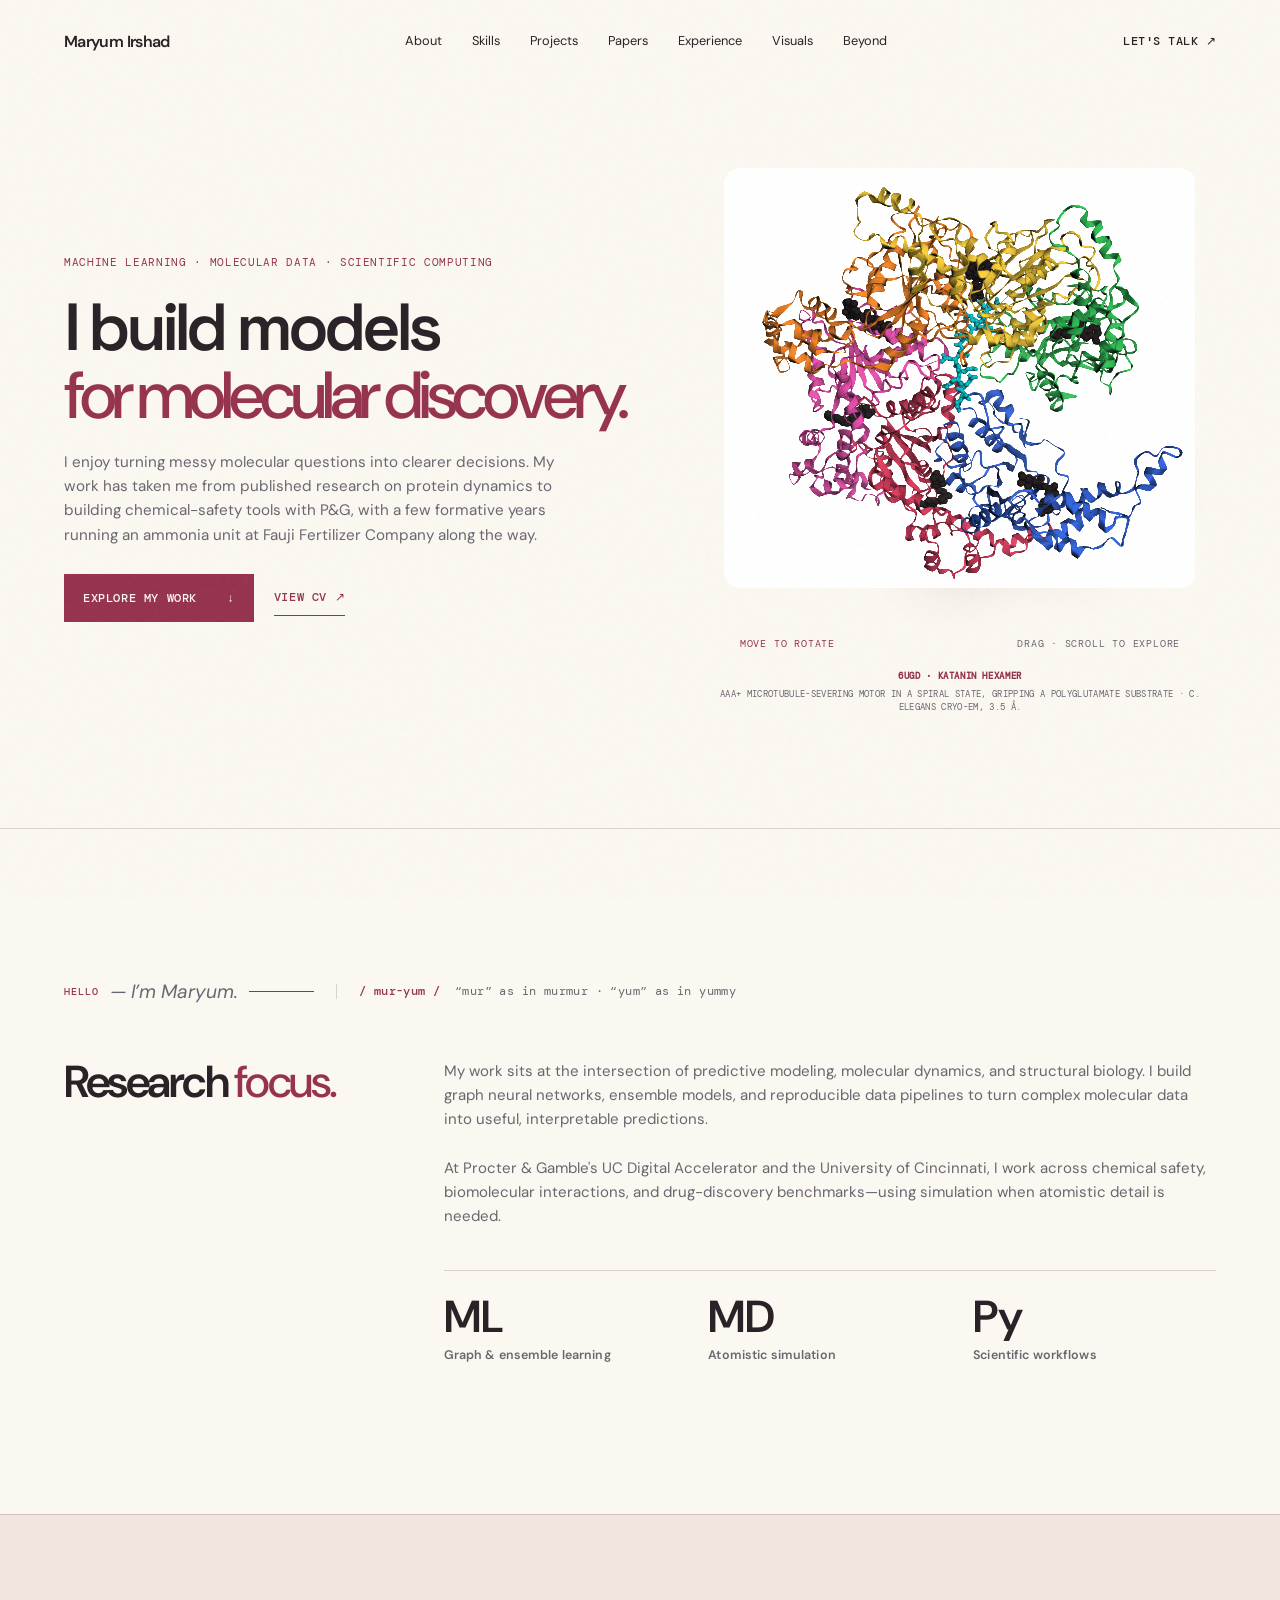
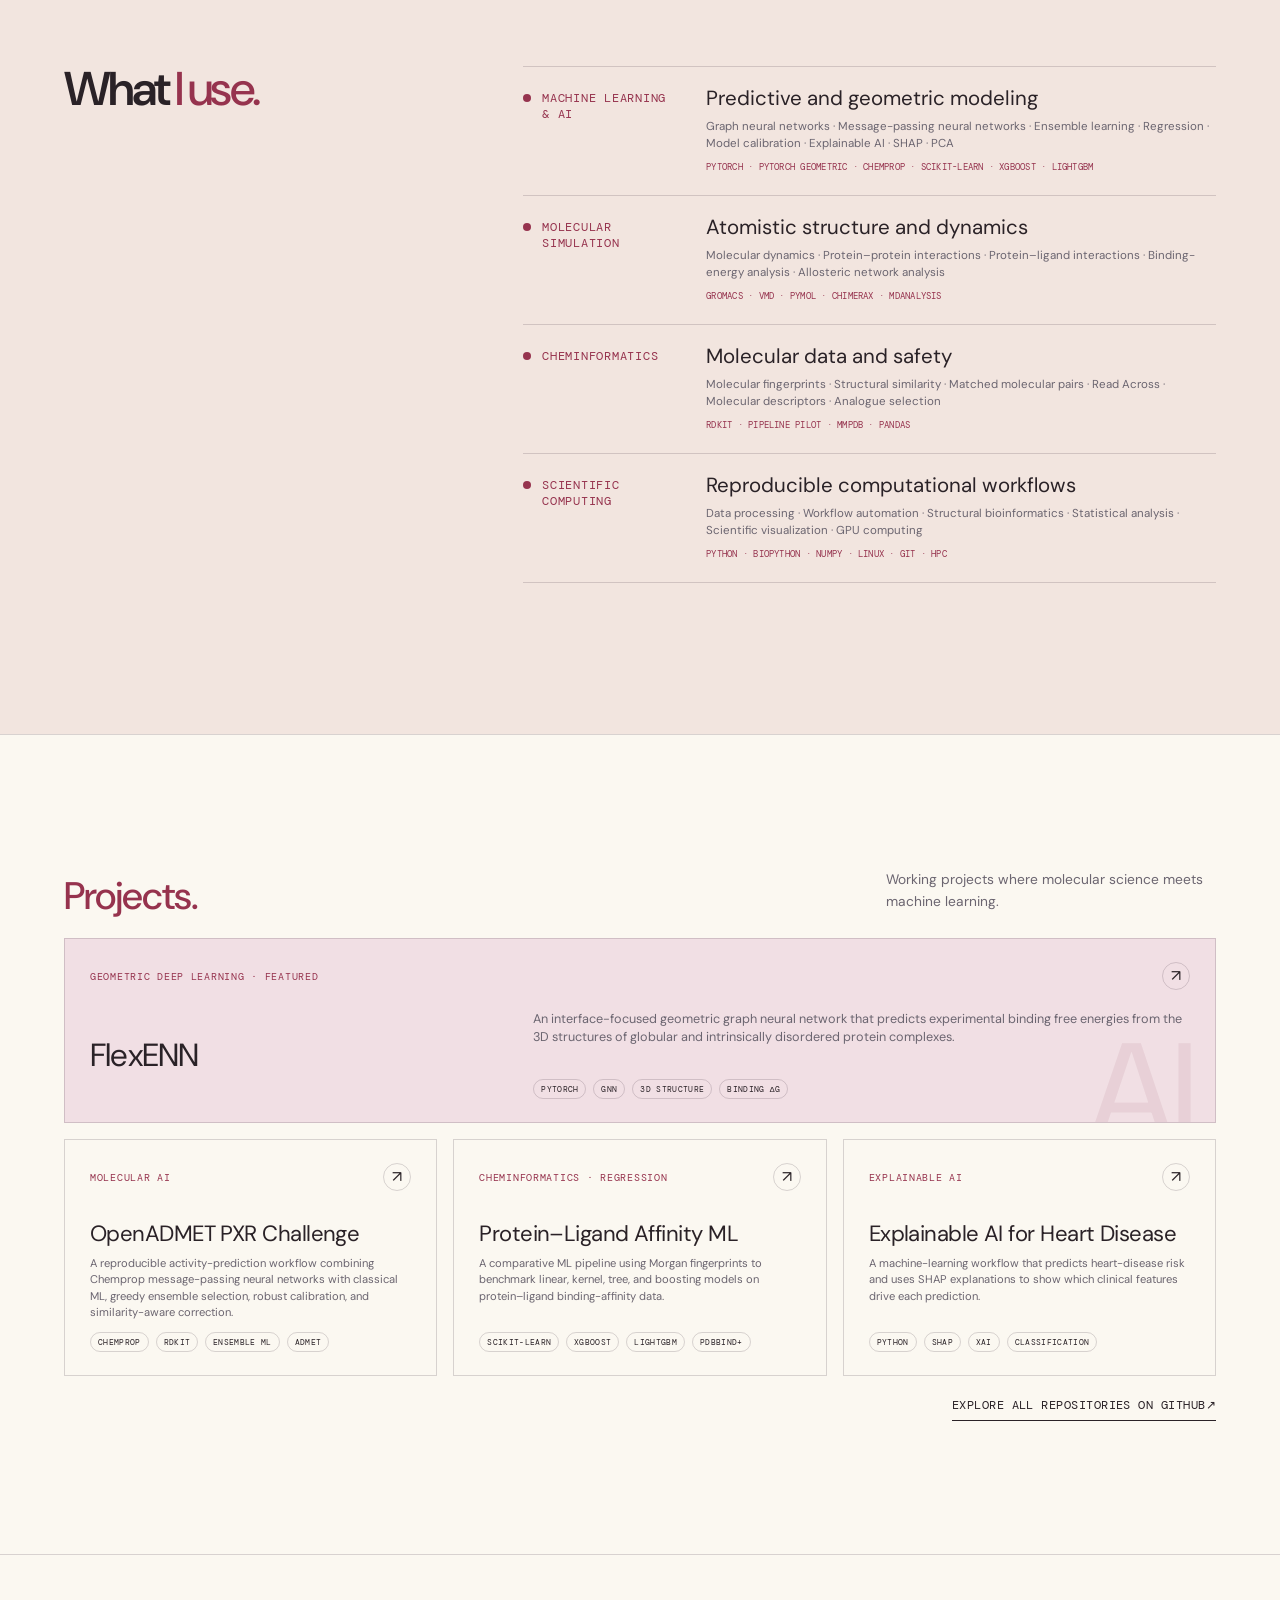
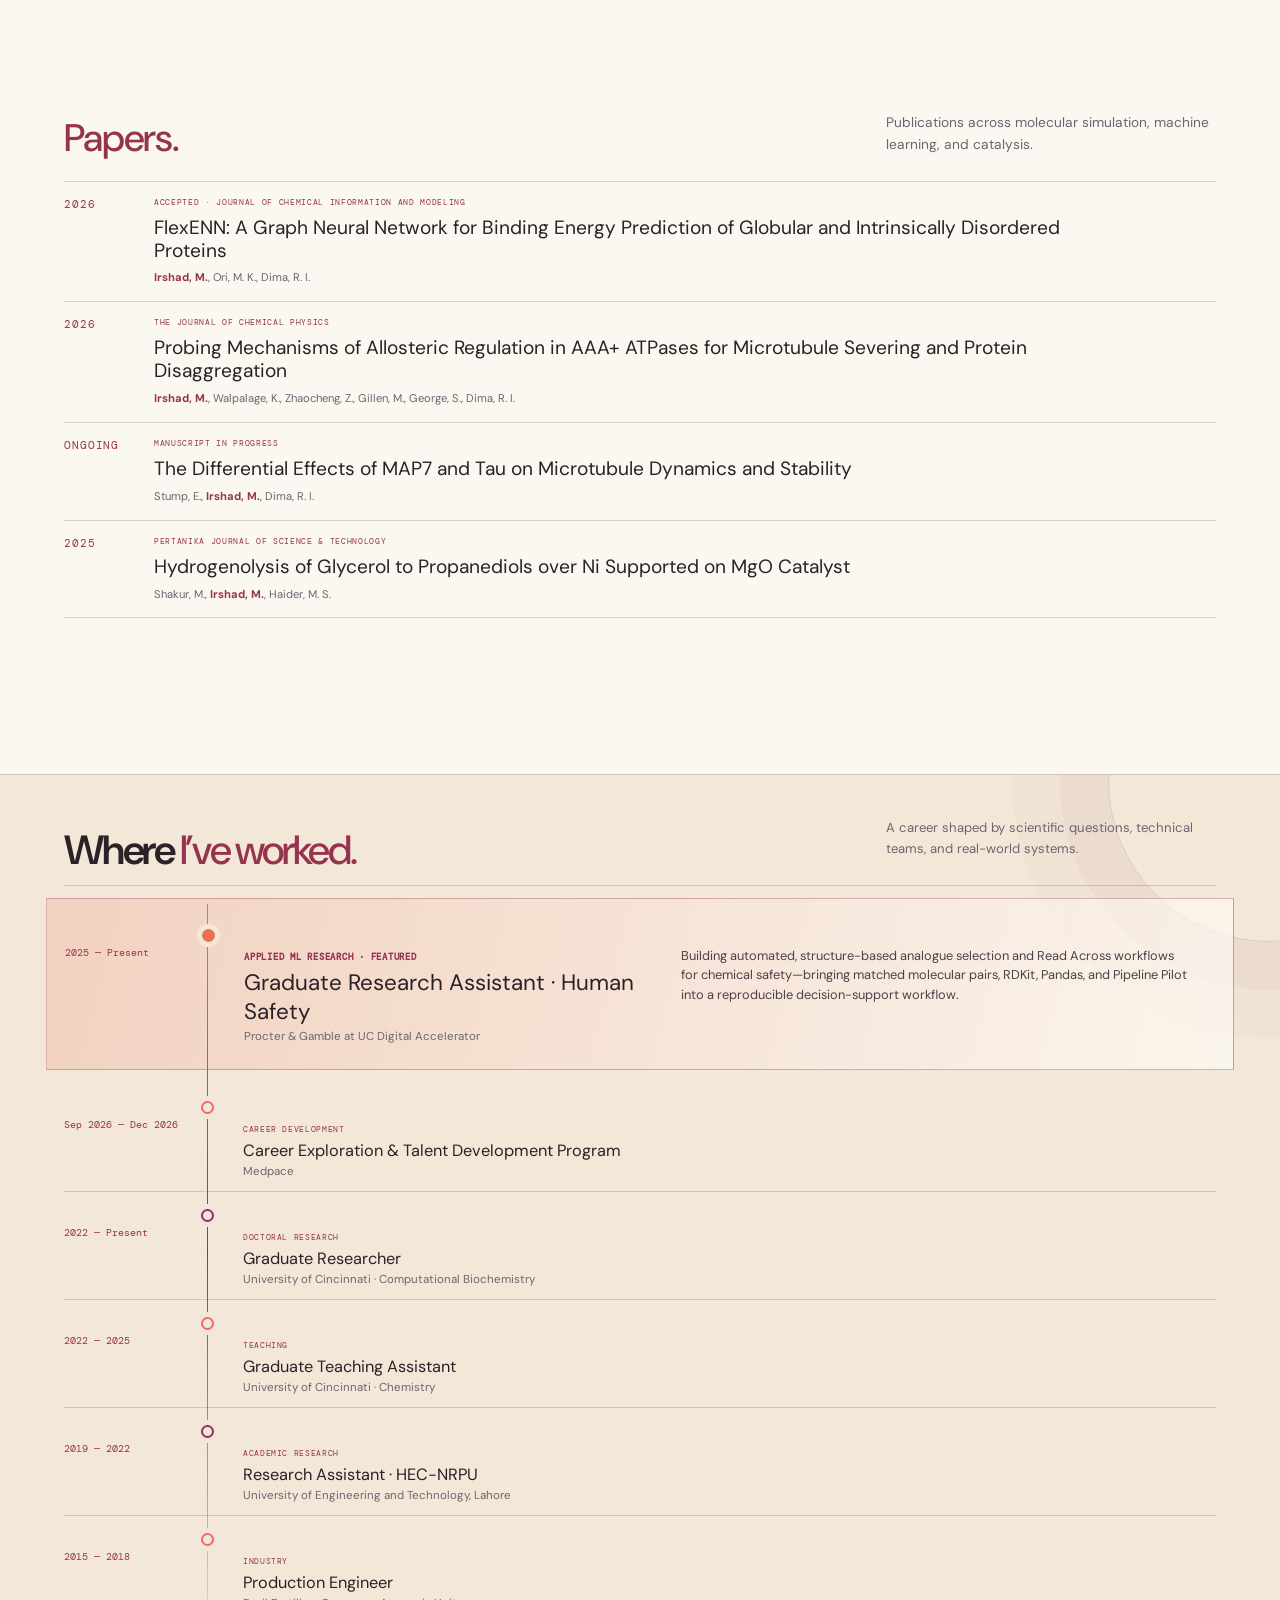
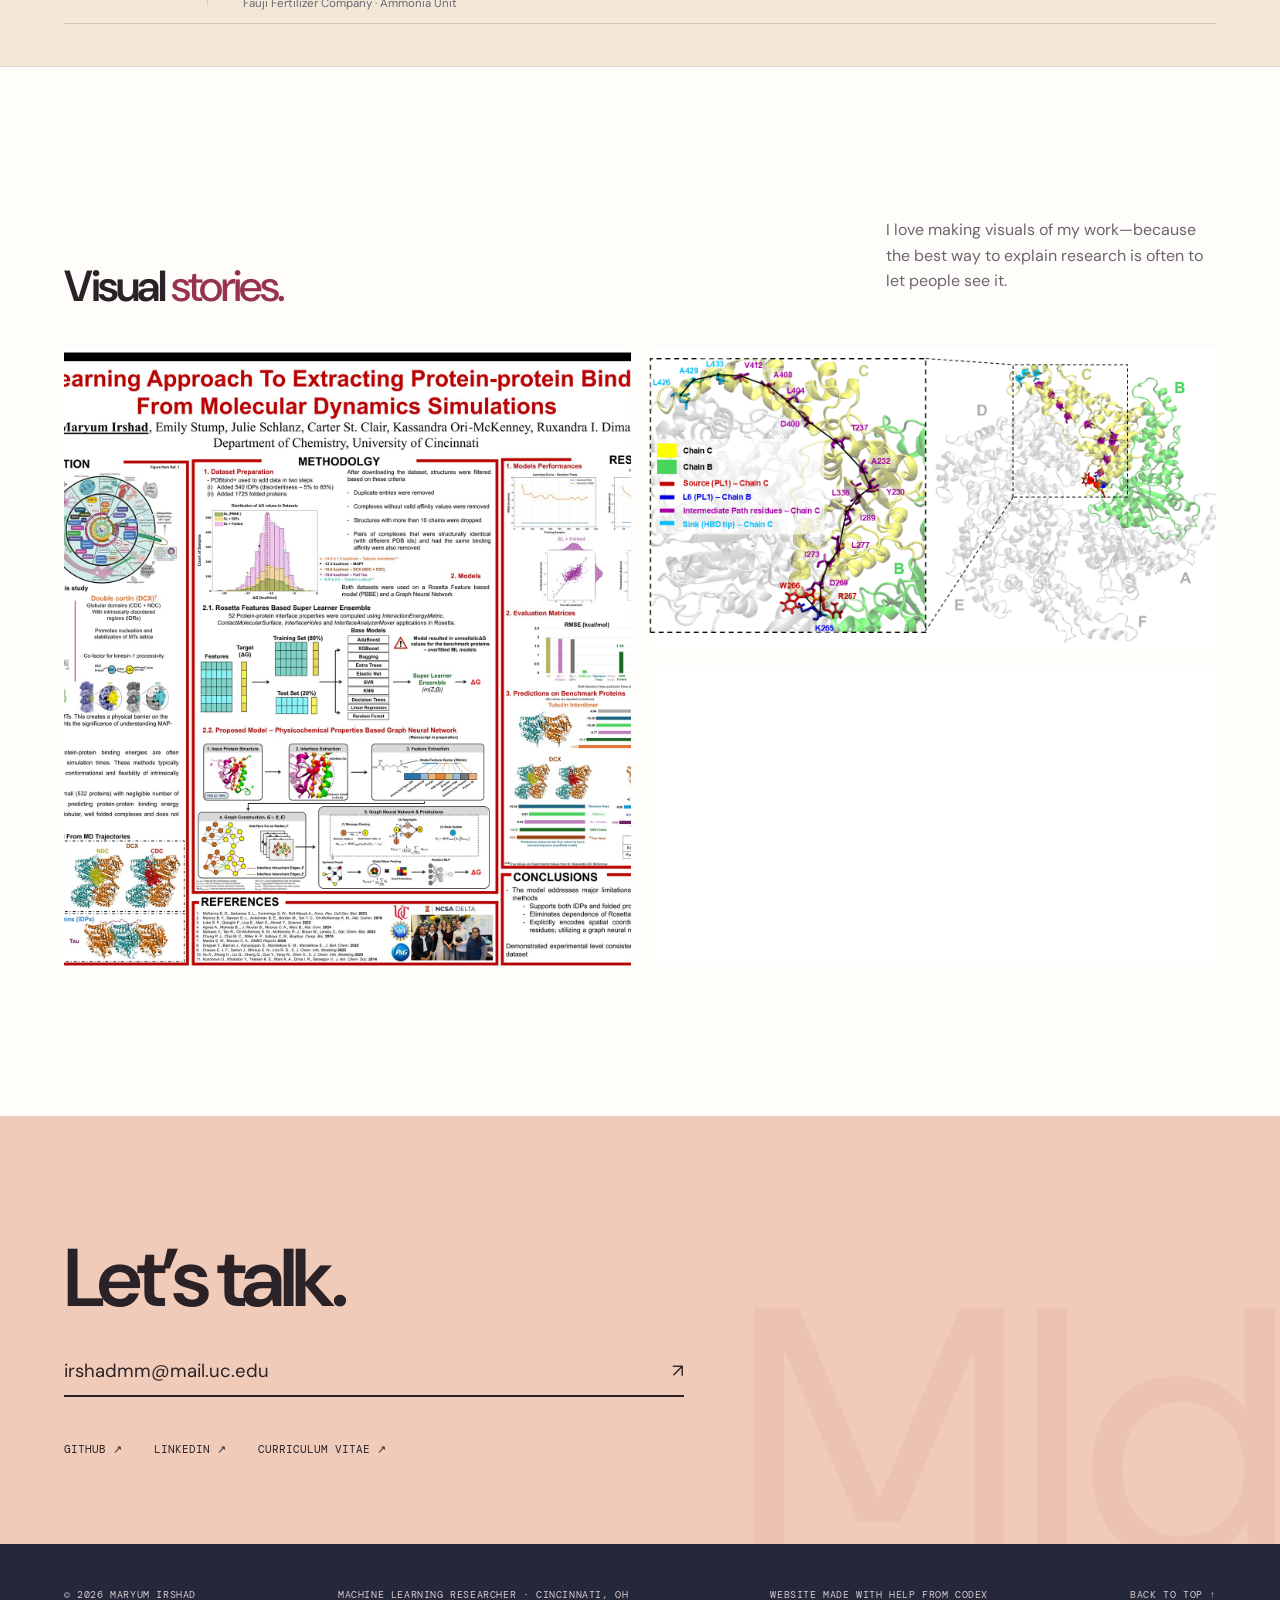
==== commit f1d3d541: "Refresh ML portfolio and visual gallery" ====
--- a/index.html
+++ b/index.html
@@ -3,8 +3,8 @@
 <head>
   <meta charset="utf-8">
   <meta name="viewport" content="width=device-width,initial-scale=1">
-  <meta name="description" content="Maryum Irshad is a computational biochemist studying protein dynamics, molecular simulations, and machine learning.">
-  <title>Maryum Irshad — Computational Biochemist</title>
+  <meta name="description" content="Maryum Irshad is a machine learning researcher building AI for molecular discovery, chemical safety, and biomolecular interactions.">
+  <title>Maryum Irshad — Machine Learning Researcher</title>
   <link rel="preconnect" href="https://fonts.googleapis.com">
   <link rel="preconnect" href="https://fonts.gstatic.com" crossorigin>
   <link href="https://fonts.googleapis.com/css2?family=DM+Mono:wght@400;500&family=DM+Sans:opsz,wght@9..40,400;9..40,500;9..40,600;9..40,700&family=Space+Grotesk:wght@500;600;700&display=swap" rel="stylesheet">
@@ -17,7 +17,7 @@
       <a class="brand" href="#home" aria-label="Maryum Irshad, home">Maryum Irshad</a>
       <button class="menu-toggle" aria-expanded="false" aria-controls="nav-links"><span></span><span></span></button>
       <div id="nav-links" class="nav-links">
-        <a href="#about">About</a><a href="#toolkit">Skills</a><a href="#research">Research</a><a href="#projects">Projects</a><a href="#publications">Papers</a><a href="#experience">Experience</a><a href="beyond.html">Beyond</a>
+        <a href="#about">About</a><a href="#toolkit">Skills</a><a href="#projects">Projects</a><a href="#publications">Papers</a><a href="#experience">Experience</a><a href="#visuals">Visuals</a><a href="beyond.html">Beyond</a>
       </div>
       <a class="nav-contact" href="mailto:irshadmm@mail.uc.edu">Let's talk ↗</a>
     </nav>
@@ -26,10 +26,10 @@
   <main>
     <section id="home" class="hero">
       <div class="hero-copy">
-        <p class="eyebrow">AI · Machine learning · Molecular simulation</p>
-        <h1>I build models<br><em>for molecular worlds.</em></h1>
-        <p class="hero-intro">I combine geometric AI, molecular dynamics, and cheminformatics to understand biomolecular interactions and turn complex molecular data into useful predictions.</p>
-        <div class="hero-actions"><a class="button primary" href="#research">Explore my research <span>↓</span></a><a class="button text" href="Irshad_Maryum_Phd.pdf" target="_blank">View CV ↗</a></div>
+        <p class="eyebrow">Machine learning · Molecular data · Scientific computing</p>
+        <h1>I build models<br><em>for molecular discovery.</em></h1>
+        <p class="hero-intro">I enjoy turning messy molecular questions into clearer decisions. My work has taken me from published research on protein dynamics to building chemical-safety tools with P&amp;G, with a few formative years running an ammonia unit at Fauji Fertilizer Company along the way.</p>
+        <div class="hero-actions"><a class="button primary" href="#projects">Explore my work <span>↓</span></a><a class="button text" href="Irshad_Maryum_Phd.pdf" target="_blank">View CV ↗</a></div>
       </div>
       <div class="molecule katanin-viewer" aria-label="Interactive three-dimensional view of a Katanin hexamer with ATP. Move the pointer or drag to rotate; scroll to zoom." tabindex="0">
         <div class="katanin-halo" aria-hidden="true"></div>
@@ -47,8 +47,8 @@
     <section id="about" class="section about">
       <div class="about-introduction"><p class="about-kicker"><span>Hello</span> — I’m Maryum.</p><p class="pronunciation"><span aria-hidden="true">/ mur-yum /</span><span class="sr-only">Pronounced mur-yum.</span> “mur” as in murmur · “yum” as in yummy</p></div>
       <div class="section-content split">
-        <h2>I connect AI<br><em>with molecular science.</em></h2>
-        <div class="prose"><p>My work connects artificial intelligence with the physical detail of molecular science. I build graph neural networks, ensemble models, and data pipelines—and use molecular dynamics when the question calls for atomistic resolution.</p><p>At the University of Cincinnati, I work across protein interactions, drug-discovery benchmarks, chemical safety, and simulation analysis. The common thread is turning complex molecular data into useful, interpretable predictions.</p><div class="stat-row"><div><strong>AI</strong><span>Graph & ensemble learning</span></div><div><strong>MD</strong><span>Atomistic simulation</span></div><div><strong>Py</strong><span>Scientific workflows</span></div></div></div>
+        <h2>Research <em>focus.</em></h2>
+        <div class="prose"><p>My work sits at the intersection of predictive modeling, molecular dynamics, and structural biology. I build graph neural networks, ensemble models, and reproducible data pipelines to turn complex molecular data into useful, interpretable predictions.</p><p>At Procter &amp; Gamble's UC Digital Accelerator and the University of Cincinnati, I work across chemical safety, biomolecular interactions, and drug-discovery benchmarks—using simulation when atomistic detail is needed.</p><div class="stat-row"><div><strong>ML</strong><span>Graph &amp; ensemble learning</span></div><div><strong>MD</strong><span>Atomistic simulation</span></div><div><strong>Py</strong><span>Scientific workflows</span></div></div></div>
       </div>
     </section>
 
@@ -59,16 +59,6 @@
         <article class="skill-card"><p class="skill-category">Molecular simulation</p><h3>Atomistic structure and dynamics</h3><p>Molecular dynamics · Protein–protein interactions · Protein–ligand interactions · Binding-energy analysis · Allosteric network analysis</p><div class="skill-tech">GROMACS · VMD · PyMOL · ChimeraX · MDAnalysis</div></article>
         <article class="skill-card"><p class="skill-category">Cheminformatics</p><h3>Molecular data and safety</h3><p>Molecular fingerprints · Structural similarity · Matched molecular pairs · Read Across · Molecular descriptors · Analogue selection</p><div class="skill-tech">RDKit · Pipeline Pilot · mmpdb · Pandas</div></article>
         <article class="skill-card"><p class="skill-category">Scientific computing</p><h3>Reproducible computational workflows</h3><p>Data processing · Workflow automation · Structural bioinformatics · Statistical analysis · Scientific visualization · GPU computing</p><div class="skill-tech">Python · Biopython · NumPy · Linux · Git · HPC</div></article>
-      </div>
-    </section>
-
-    <section id="research" class="section research">
-      <div class="section-heading"><h2>Research <em>focus.</em></h2><p>Work at the intersection of predictive AI, molecular dynamics, and structural biology.</p></div>
-      <div class="research-list">
-        <article><div><p class="tag">Geometric deep learning</p><h3>AI for biomolecular interactions</h3></div><p>Designing graph-based models that learn from 3D protein interfaces to predict binding energetics for folded and intrinsically disordered complexes.</p></article>
-        <article><div><p class="tag">Molecular simulation</p><h3>Mechanisms from atomistic motion</h3></div><p>Using MD, network analysis, cross-correlation, RMSF, and PCA to study allostery in Katanin and MAP7–microtubule interactions.</p></article>
-        <article><div><p class="tag">Cheminformatics · Human safety</p><h3>Automated analogue selection</h3></div><p>Building reproducible read-across workflows using structural similarity, matched molecular pairs, RDKit, Pandas, and Pipeline Pilot.</p></article>
-        <article><div><p class="tag">Molecular AI</p><h3>Predictive models for drug discovery</h3></div><p>Combining message-passing neural networks, molecular fingerprints, classical ML, ensembling, and calibration for affinity and ADMET prediction.</p></article>
       </div>
     </section>
 
@@ -106,8 +96,8 @@
     <section id="publications" class="section publications">
       <div class="section-heading"><h2><em>Papers.</em></h2><p>Publications across molecular simulation, machine learning, and catalysis.</p></div>
       <div class="publication-list">
-        <a class="paper-entry" href="https://doi.org/10.64898/2026.05.15.725440" target="_blank" rel="noreferrer"><span class="pub-year">2026</span><div><div class="paper-meta"><span class="pill">bioRxiv</span></div><h3>FlexENN: A Graph Neural Network for Binding Energy Prediction of Globular and Intrinsically Disordered Proteins</h3><p><strong class="author-me">Irshad, M.</strong>, Ori, M. K., Dima, R. I.</p></div></a>
-        <a class="paper-entry" href="https://www.biorxiv.org/content/10.64898/2026.08.01.742241v1" target="_blank" rel="noreferrer"><span class="pub-year">2026</span><div><div class="paper-meta"><span class="pill">The Journal of Chemical Physics</span></div><h3>Probing Mechanisms of Allosteric Regulation in AAA+ ATPases for Microtubule Severing and Protein Disaggregation</h3><p><strong class="author-me">Irshad, M.</strong>, Walpalage, K., Zhaocheng, Z., Gillen, M., George, S., Dima, R. I.</p></div></a>
+        <a class="paper-entry" href="https://doi.org/10.64898/2026.05.15.725440" target="_blank" rel="noreferrer"><span class="pub-year">2026</span><div><div class="paper-meta"><span class="pill">Accepted · Journal of Chemical Information and Modeling</span></div><h3>FlexENN: A Graph Neural Network for Binding Energy Prediction of Globular and Intrinsically Disordered Proteins</h3><p><strong class="author-me">Irshad, M.</strong>, Ori, M. K., Dima, R. I.</p></div></a>
+        <a class="paper-entry" href="https://doi.org/10.1063/5.0347970" target="_blank" rel="noreferrer"><span class="pub-year">2026</span><div><div class="paper-meta"><span class="pill">The Journal of Chemical Physics</span></div><h3>Probing Mechanisms of Allosteric Regulation in AAA+ ATPases for Microtubule Severing and Protein Disaggregation</h3><p><strong class="author-me">Irshad, M.</strong>, Walpalage, K., Zhaocheng, Z., Gillen, M., George, S., Dima, R. I.</p></div></a>
         <article class="paper-entry"><span class="pub-year">Ongoing</span><div><div class="paper-meta"><span class="pill">Manuscript in progress</span></div><h3>The Differential Effects of MAP7 and Tau on Microtubule Dynamics and Stability</h3><p>Stump, E., <strong class="author-me">Irshad, M.</strong>, Dima, R. I.</p></div></article>
         <a class="paper-entry" href="https://doi.org/10.47836/pjst.33.2.21" target="_blank" rel="noreferrer"><span class="pub-year">2025</span><div><div class="paper-meta"><span class="pill">Pertanika Journal of Science & Technology</span></div><h3>Hydrogenolysis of Glycerol to Propanediols over Ni Supported on MgO Catalyst</h3><p>Shakur, M., <strong class="author-me">Irshad, M.</strong>, Haider, M. S.</p></div></a>
       </div>
@@ -117,7 +107,8 @@
       <div class="section-heading experience-heading"><h2>Where <em>I’ve worked.</em></h2><p>A career shaped by scientific questions, technical teams, and real-world systems.</p></div>
       <div class="experience-grid experience-only">
         <div class="timeline">
-          <article tabindex="0"><time>2025 — Present</time><div><span class="role-kind">Applied research</span><h3>Graduate Research Assistant · Human Safety</h3><p>Procter & Gamble at UC Digital Accelerator</p></div><p class="role-details">Developing automated structure-based analogue selection and Read Across workflows using matched molecular pairs, RDKit, Pandas, and Pipeline Pilot.</p></article>
+          <article class="pg-highlight" tabindex="0"><time>2025 — Present</time><div><span class="role-kind">Applied ML research · Featured</span><h3>Graduate Research Assistant · Human Safety</h3><p>Procter &amp; Gamble at UC Digital Accelerator</p></div><p class="role-details">Building automated, structure-based analogue selection and Read Across workflows for chemical safety—bringing matched molecular pairs, RDKit, Pandas, and Pipeline Pilot into a reproducible decision-support workflow.</p></article>
+          <article tabindex="0"><time>Sep 2026 — Dec 2026</time><div><span class="role-kind">Career development</span><h3>Career Exploration &amp; Talent Development Program</h3><p>Medpace</p></div><p class="role-details">Exploring the drug-development process and career paths across pharmaceutical and clinical research while learning from Medpace professionals.</p></article>
           <article tabindex="0"><time>2022 — Present</time><div><span class="role-kind">Doctoral research</span><h3>Graduate Researcher</h3><p>University of Cincinnati · Computational Biochemistry</p></div><p class="role-details">Building FlexENN and studying Katanin allostery and MAP7–microtubule dynamics through machine learning, molecular simulation, and structural bioinformatics.</p></article>
           <article tabindex="0"><time>2022 — 2025</time><div><span class="role-kind">Teaching</span><h3>Graduate Teaching Assistant</h3><p>University of Cincinnati · Chemistry</p></div><p class="role-details">Taught Organic Chemistry I and General Chemistry I and II through laboratory instruction and recitation sections.</p></article>
           <article tabindex="0"><time>2019 — 2022</time><div><span class="role-kind">Academic research</span><h3>Research Assistant · HEC-NRPU</h3><p>University of Engineering and Technology, Lahore</p></div><p class="role-details">Synthesized and characterized supported metal catalysts using XRD, BET, and FTIR, then evaluated glycerol conversion by gas chromatography.</p></article>
@@ -126,13 +117,36 @@
       </div>
     </section>
 
+    <section id="visuals" class="section figures">
+      <div class="section-heading"><h2>Visual <em>stories.</em></h2><p>I love making visuals of my work—because the best way to explain research is often to let people see it.</p></div>
+      <div class="figure-gallery">
+        <figure class="figure-card poster-figure" tabindex="0" role="button" aria-label="Open award-winning protein-binding research poster" data-fullscreen-src="assets/irshadmm-poster.jpg" data-fullscreen-type="image">
+          <img src="assets/irshadmm-poster.jpg" alt="Research poster titled A Machine Learning Approach To Extracting Protein-protein Binding Energies From Molecular Dynamics Simulations" loading="lazy">
+          <figcaption><span class="figure-label">Award-winning poster</span><h3>Protein-protein binding energies from molecular dynamics</h3><p>Presented research on a machine-learning approach to binding-energy prediction. Recipient of the Biophysical Society Student Research Achievement Award.</p></figcaption>
+        </figure>
+        <figure class="figure-card" tabindex="0" role="button" aria-label="Open intrachain communication pathway figure" data-fullscreen-src="assets/intrachainC.png" data-fullscreen-type="image">
+          <img src="assets/intrachainC.png" alt="Structural visualization of an intrachain communication pathway in a protein complex" loading="lazy">
+          <figcaption><span class="figure-label">Structural biology</span><h3>Intrachain communication pathway</h3><p>A residue-level view of an allosteric pathway, showing how structural signals travel through the protein.</p></figcaption>
+        </figure>
+        <figure class="figure-card" tabindex="0" role="button" aria-label="Open graph neural network architecture PDF" data-fullscreen-src="assets/gnn_archi.pdf" data-fullscreen-type="pdf">
+          <iframe class="pdf-preview" src="assets/gnn_archi.pdf#toolbar=0&amp;navpanes=0&amp;scrollbar=0&amp;view=FitH" title="Graph neural network architecture diagram" loading="lazy" aria-hidden="true"></iframe>
+          <figcaption><span class="figure-label">Machine learning</span><h3>Graph neural network architecture</h3><p>A visual walkthrough of the structure-to-prediction workflow behind a graph-based molecular model.</p></figcaption>
+        </figure>
+      </div>
+    </section>
+
+    <dialog class="figure-lightbox" aria-label="Expanded scientific figure">
+      <button class="lightbox-close" type="button" aria-label="Close expanded figure">Close <span>×</span></button>
+      <div class="lightbox-content"></div>
+    </dialog>
+
     <section id="contact" class="contact">
       <h2>Let’s talk.</h2>
       <a class="email-link" href="mailto:irshadmm@mail.uc.edu">irshadmm@mail.uc.edu <span>↗</span></a>
       <div class="contact-links"><a href="https://github.com/maryumirshad" target="_blank" rel="noreferrer">GitHub ↗</a><a href="https://linkedin.com/in/maryum-irshad-ch" target="_blank" rel="noreferrer">LinkedIn ↗</a><a href="Irshad_Maryum_Phd.pdf" target="_blank">Curriculum vitae ↗</a></div>
     </section>
   </main>
-  <footer><span>© 2026 Maryum Irshad</span><span>Computational biochemist · Cincinnati, OH</span><span>Website made with help from Codex</span><a href="#home">Back to top ↑</a></footer>
+  <footer><span>© 2026 Maryum Irshad</span><span>Machine learning researcher · Cincinnati, OH</span><span>Website made with help from Codex</span><a href="#home">Back to top ↑</a></footer>
   <script src="katanin_web/3Dmol-min.js"></script>
   <script src="katanin_web/structure.js"></script>
   <script src="script.js"></script>
--- a/style.css
+++ b/style.css
@@ -323,7 +323,7 @@
 .about-kicker span{font:500 .63rem var(--mono);font-style:normal;text-transform:uppercase;letter-spacing:.1em;color:var(--accent)}
 .about-introduction{display:flex;align-items:center;gap:22px;margin-bottom:55px}
 .about-introduction .about-kicker{margin:0}
-.pronunciation{margin:0;padding-left:22px;border-left:1px solid var(--line);font:.58rem var(--mono);letter-spacing:.035em;color:var(--muted)}
+.pronunciation{margin:0;padding-left:22px;border-left:1px solid var(--line);font:.72rem var(--mono);letter-spacing:.035em;color:var(--muted)}
 .pronunciation>span:first-child{color:var(--accent);font-weight:500;margin-right:7px}
 .sr-only{position:absolute!important;width:1px!important;height:1px!important;padding:0!important;margin:-1px!important;overflow:hidden!important;clip:rect(0,0,0,0)!important;white-space:nowrap!important;border:0!important}
 .skill-category{font-size:.72rem;line-height:1.35;letter-spacing:.065em;padding-left:19px}
@@ -394,3 +394,45 @@
 .katanin-viewer{width:min(40vw,560px)!important}
 .katanin-canvas{inset:4% 4% 14%;clip-path:none;border-radius:18px}
 @media(max-width:900px){.katanin-viewer{width:min(88vw,480px)!important}}
+
+/* ML-first positioning and a prominent applied-research signal. */
+.about .stat-row{gap:22px;margin-top:42px;padding-top:24px}
+.about .stat-row strong{font:600 clamp(2.5rem,3.5vw,3.25rem)/1 var(--sans)}
+.about .stat-row span{font:600 clamp(.78rem,.95vw,.95rem)/1.35 var(--sans);letter-spacing:.01em;text-transform:none;color:var(--muted);margin-top:7px}
+.pg-highlight{margin:12px -18px 14px;padding:23px 18px!important;border:1px solid rgba(150,51,78,.35)!important;background:linear-gradient(105deg,rgba(241,203,185,.78),rgba(255,253,249,.62))}
+.pg-highlight:before{border-color:var(--coral)!important;background:var(--coral)!important;box-shadow:0 0 0 5px #f3e8d8!important}
+.pg-highlight .role-kind{font-size:.59rem;color:var(--accent);font-weight:600}
+.pg-highlight h3{font-size:clamp(1.25rem,1.75vw,1.55rem)}
+.pg-highlight .role-details{opacity:1;visibility:visible;transform:none;font-size:.8rem;color:#4d4148}
+@media(max-width:850px){.pg-highlight{margin:10px 0 14px;padding:20px!important}.pg-highlight .role-details{max-height:none;padding-top:12px}}
+
+/* Scientific figure gallery */
+.figures{background:#fffdf9;scroll-margin-top:80px}
+.figures .section-heading{margin-bottom:38px}
+.figure-gallery{display:grid;grid-template-columns:repeat(2,minmax(0,1fr));gap:18px}
+.figure-card{position:relative;margin:0;min-height:300px;overflow:hidden;background:#261b21;outline:none;cursor:default;transform-origin:center;transition:transform .4s cubic-bezier(.2,.8,.2,1),box-shadow .4s ease}
+.figure-card.poster-figure{grid-row:span 2;min-height:618px}
+.figure-card img{display:block;width:100%;height:100%;position:absolute;inset:0;object-fit:cover;transition:transform .55s cubic-bezier(.2,.8,.2,1),opacity .35s ease}
+.figure-card .pdf-preview{display:block;width:100%;height:100%;position:absolute;inset:0;border:0;background:#fff;pointer-events:none;transition:transform .55s cubic-bezier(.2,.8,.2,1),opacity .35s ease}
+.poster-figure img{object-position:center top}
+.figure-card:after{content:"";position:absolute;inset:0;background:linear-gradient(180deg,rgba(25,16,21,.02) 25%,rgba(25,16,21,.92) 100%);opacity:0;transition:opacity .3s ease;pointer-events:none}
+.figure-card figcaption{position:absolute;z-index:1;left:0;right:0;bottom:0;padding:28px;color:#fffaf6;transform:translateY(105%);transition:transform .35s cubic-bezier(.2,.8,.2,1)}
+.figure-label{display:block;margin-bottom:8px;font:500 .58rem var(--mono);text-transform:uppercase;letter-spacing:.09em;color:#f3b7a4}
+.figure-card h3{font:500 clamp(1.25rem,1.8vw,1.8rem)/1.12 var(--sans);margin-bottom:8px}
+.figure-card p{margin:0;max-width:620px;font-size:.8rem;line-height:1.5;color:#f5e8e4}
+.figure-card:hover,.figure-card:focus{z-index:2;transform:scale(1.035);box-shadow:0 22px 42px rgba(70,35,46,.23)}
+.figure-card:hover img,.figure-card:focus img,.figure-card:hover .pdf-preview,.figure-card:focus .pdf-preview{transform:scale(1.09);opacity:.72}
+.figure-card:hover:after,.figure-card:focus:after{opacity:1}
+.figure-card:hover figcaption,.figure-card:focus figcaption{transform:none}
+.figure-card:focus-visible{outline:3px solid var(--coral);outline-offset:4px}
+@media(max-width:700px){.figure-gallery{grid-template-columns:1fr}.figure-card,.figure-card.poster-figure{min-height:310px}.figure-card.poster-figure{grid-row:auto}.figure-card figcaption{transform:none;padding:20px}.figure-card:after{opacity:1}.figure-card img{opacity:.75}.figure-card p{font-size:.75rem}.figure-card:hover,.figure-card:focus{transform:none;box-shadow:none}}
+
+/* Full-screen figure viewer */
+.figure-lightbox{width:min(96vw,1500px);height:min(94svh,1100px);padding:48px 18px 18px;border:0;background:rgba(28,20,25,.98);color:#fff;box-shadow:0 22px 70px rgba(0,0,0,.45)}
+.figure-lightbox::backdrop{background:rgba(28,20,25,.82);backdrop-filter:blur(7px)}
+.lightbox-content{width:100%;height:100%;display:grid;place-items:center}
+.lightbox-content img,.lightbox-content iframe{width:100%;height:100%;display:block;border:0;object-fit:contain}
+.lightbox-close{position:absolute;z-index:1;right:14px;top:12px;border:1px solid rgba(255,255,255,.4);border-radius:999px;background:rgba(255,255,255,.08);color:#fff;padding:7px 10px;font:500 .62rem var(--mono);letter-spacing:.06em;text-transform:uppercase;cursor:pointer}
+.lightbox-close span{font-size:1rem;line-height:0;margin-left:4px}
+.lightbox-close:hover,.lightbox-close:focus-visible{background:rgba(255,255,255,.18)}
+@media(max-width:700px){.figure-lightbox{width:100vw;height:100svh;padding:55px 10px 10px}.lightbox-close{right:10px;top:12px}}
